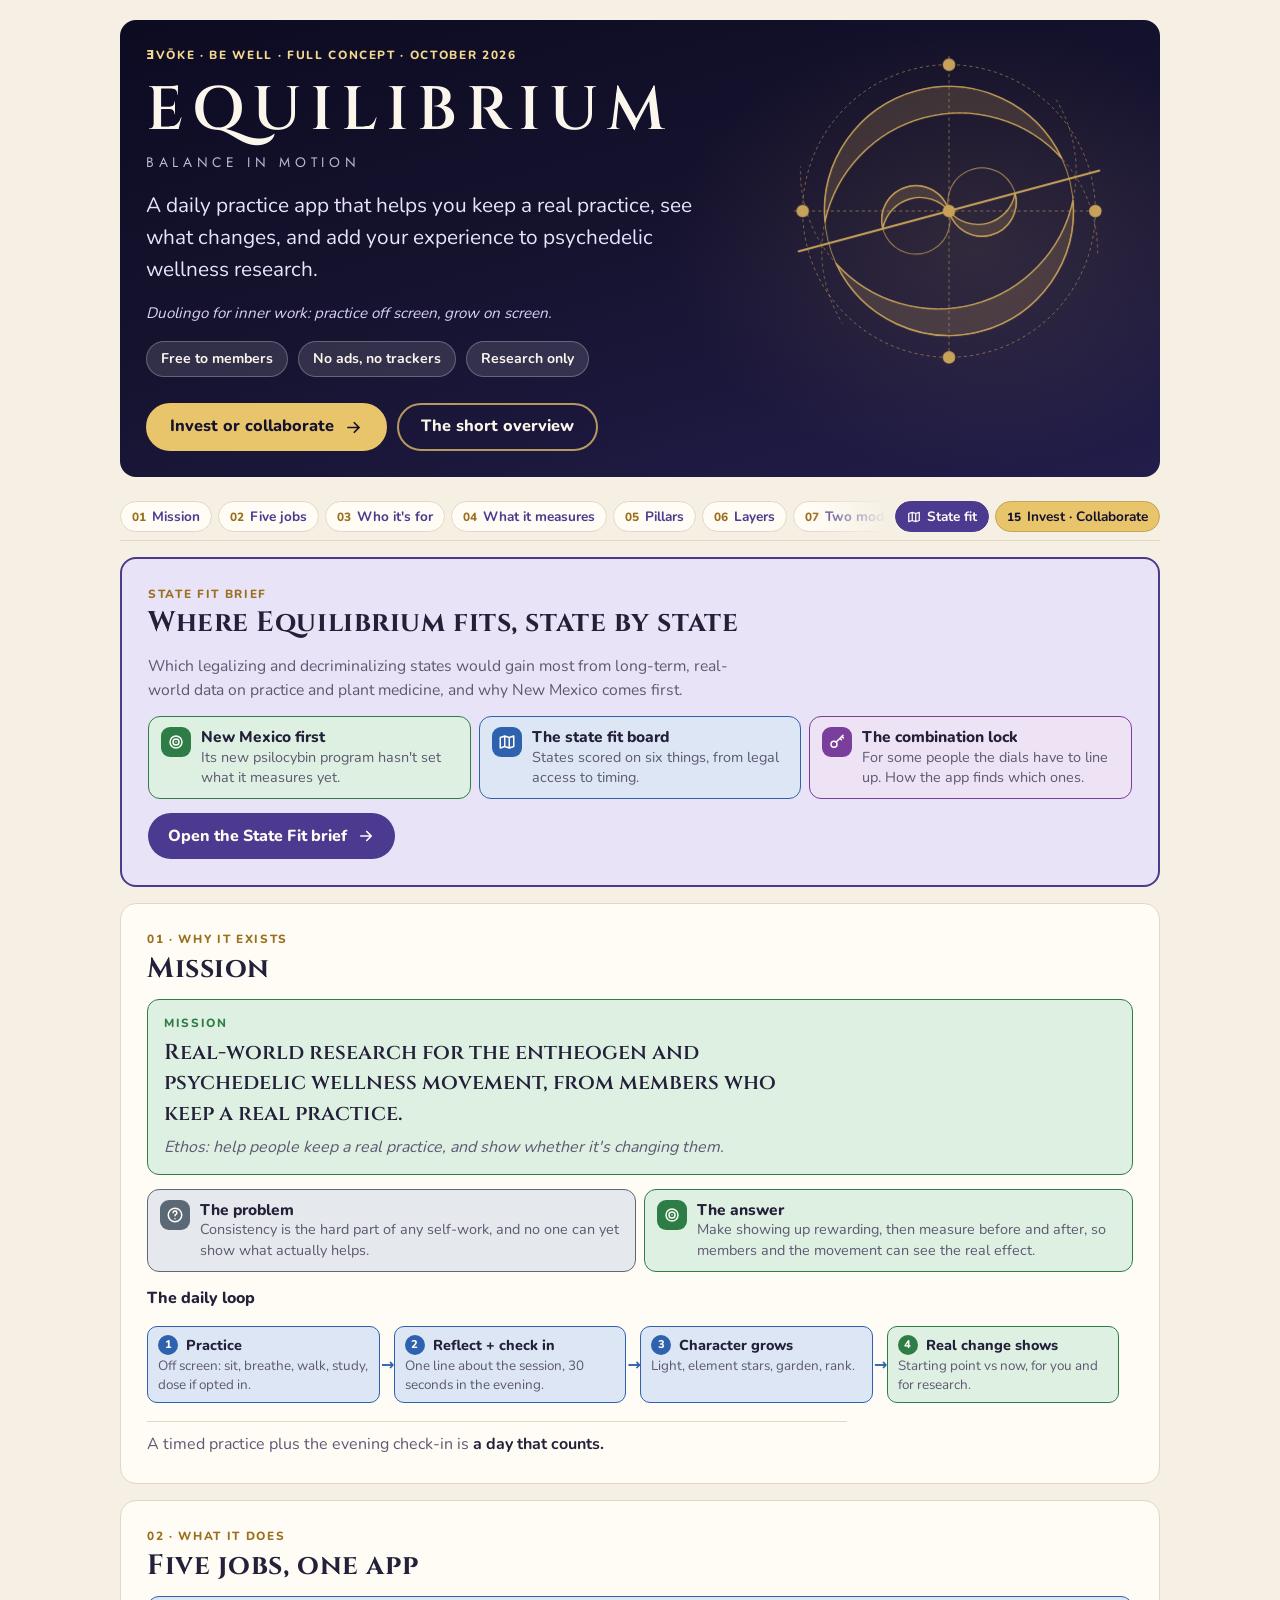
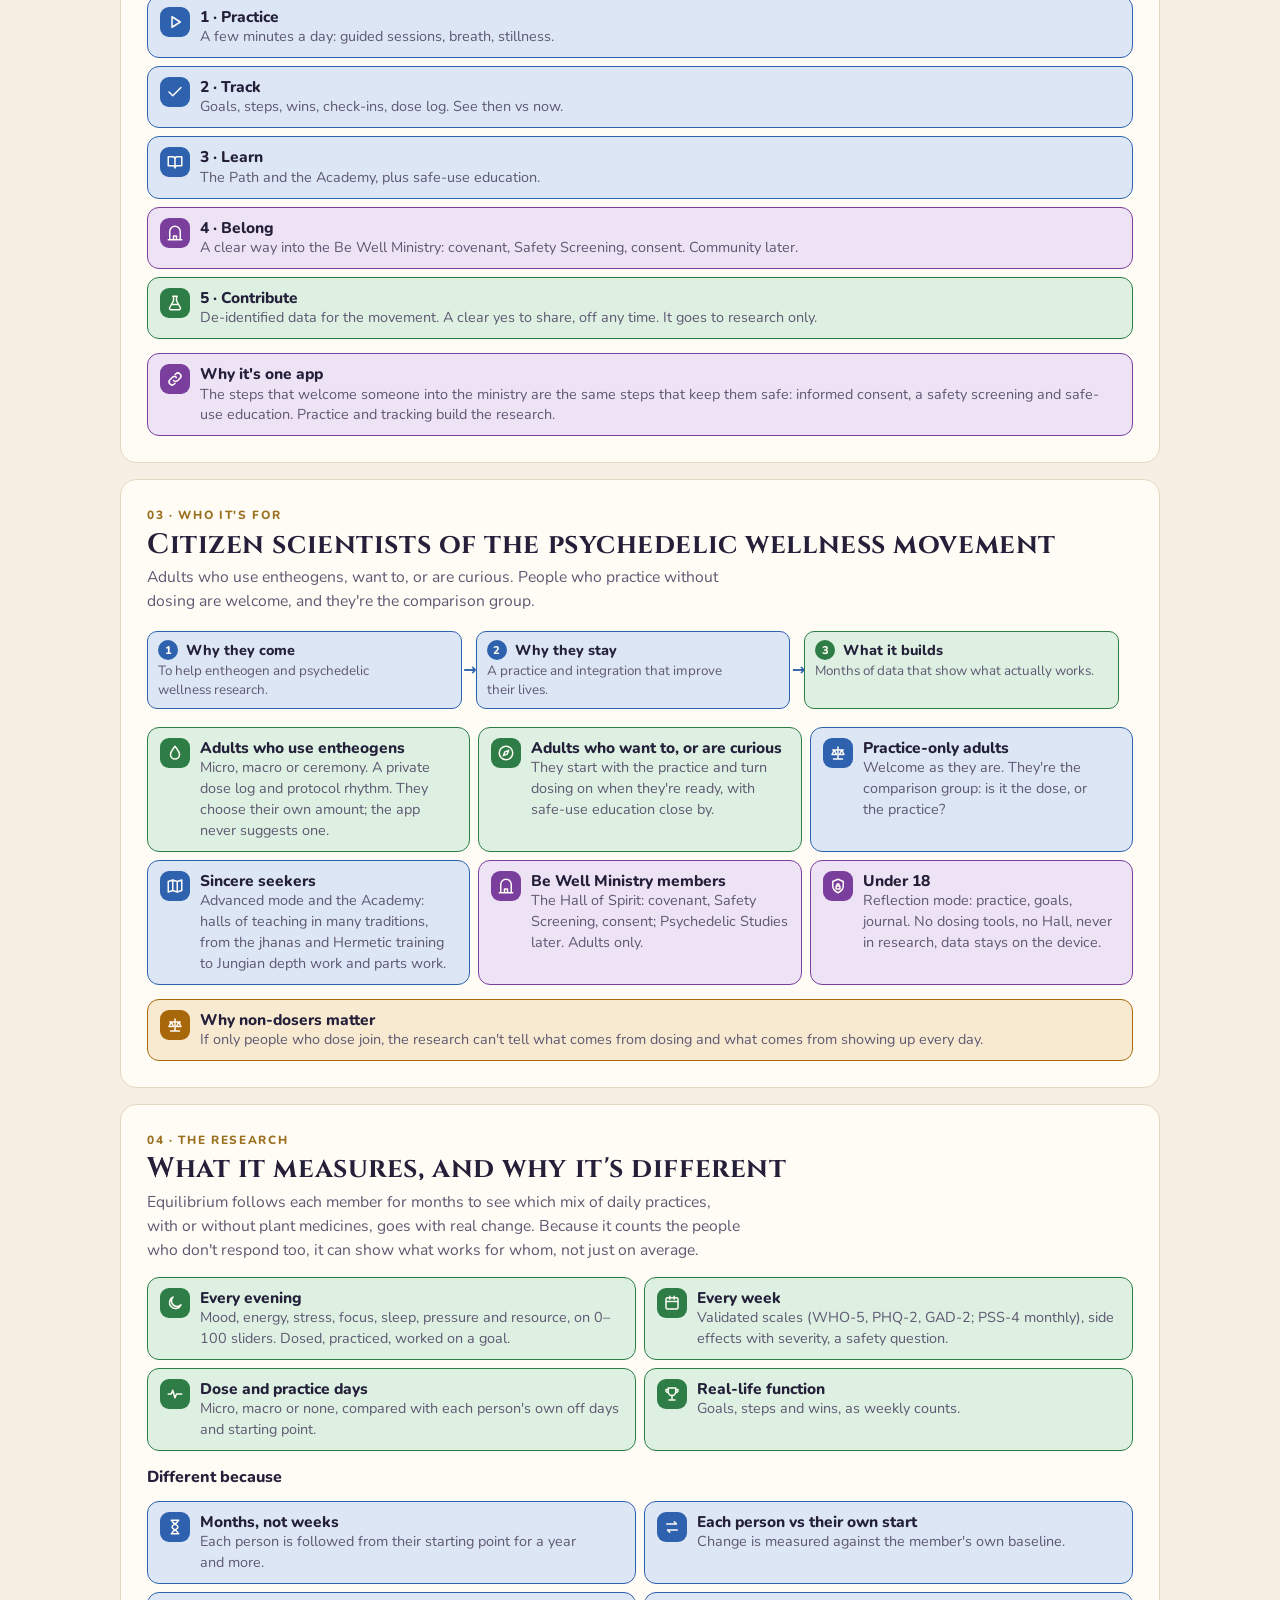
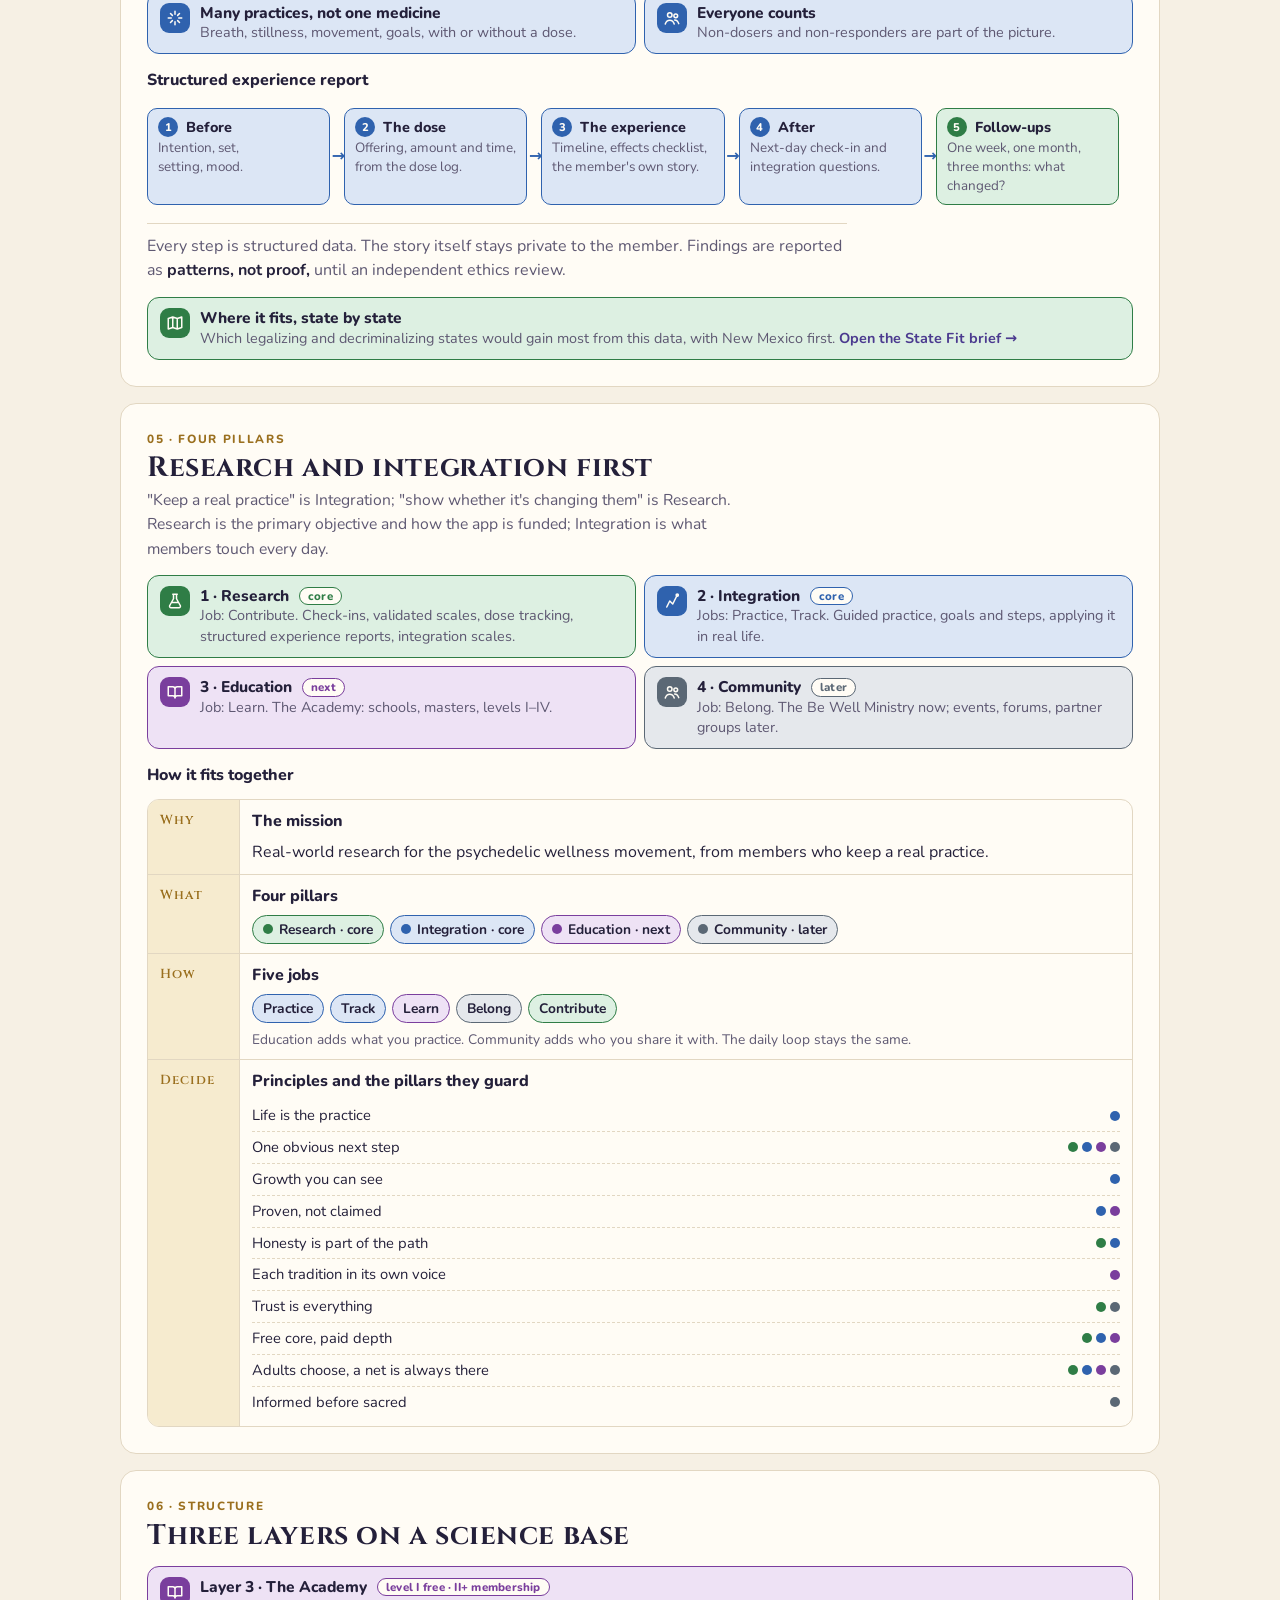
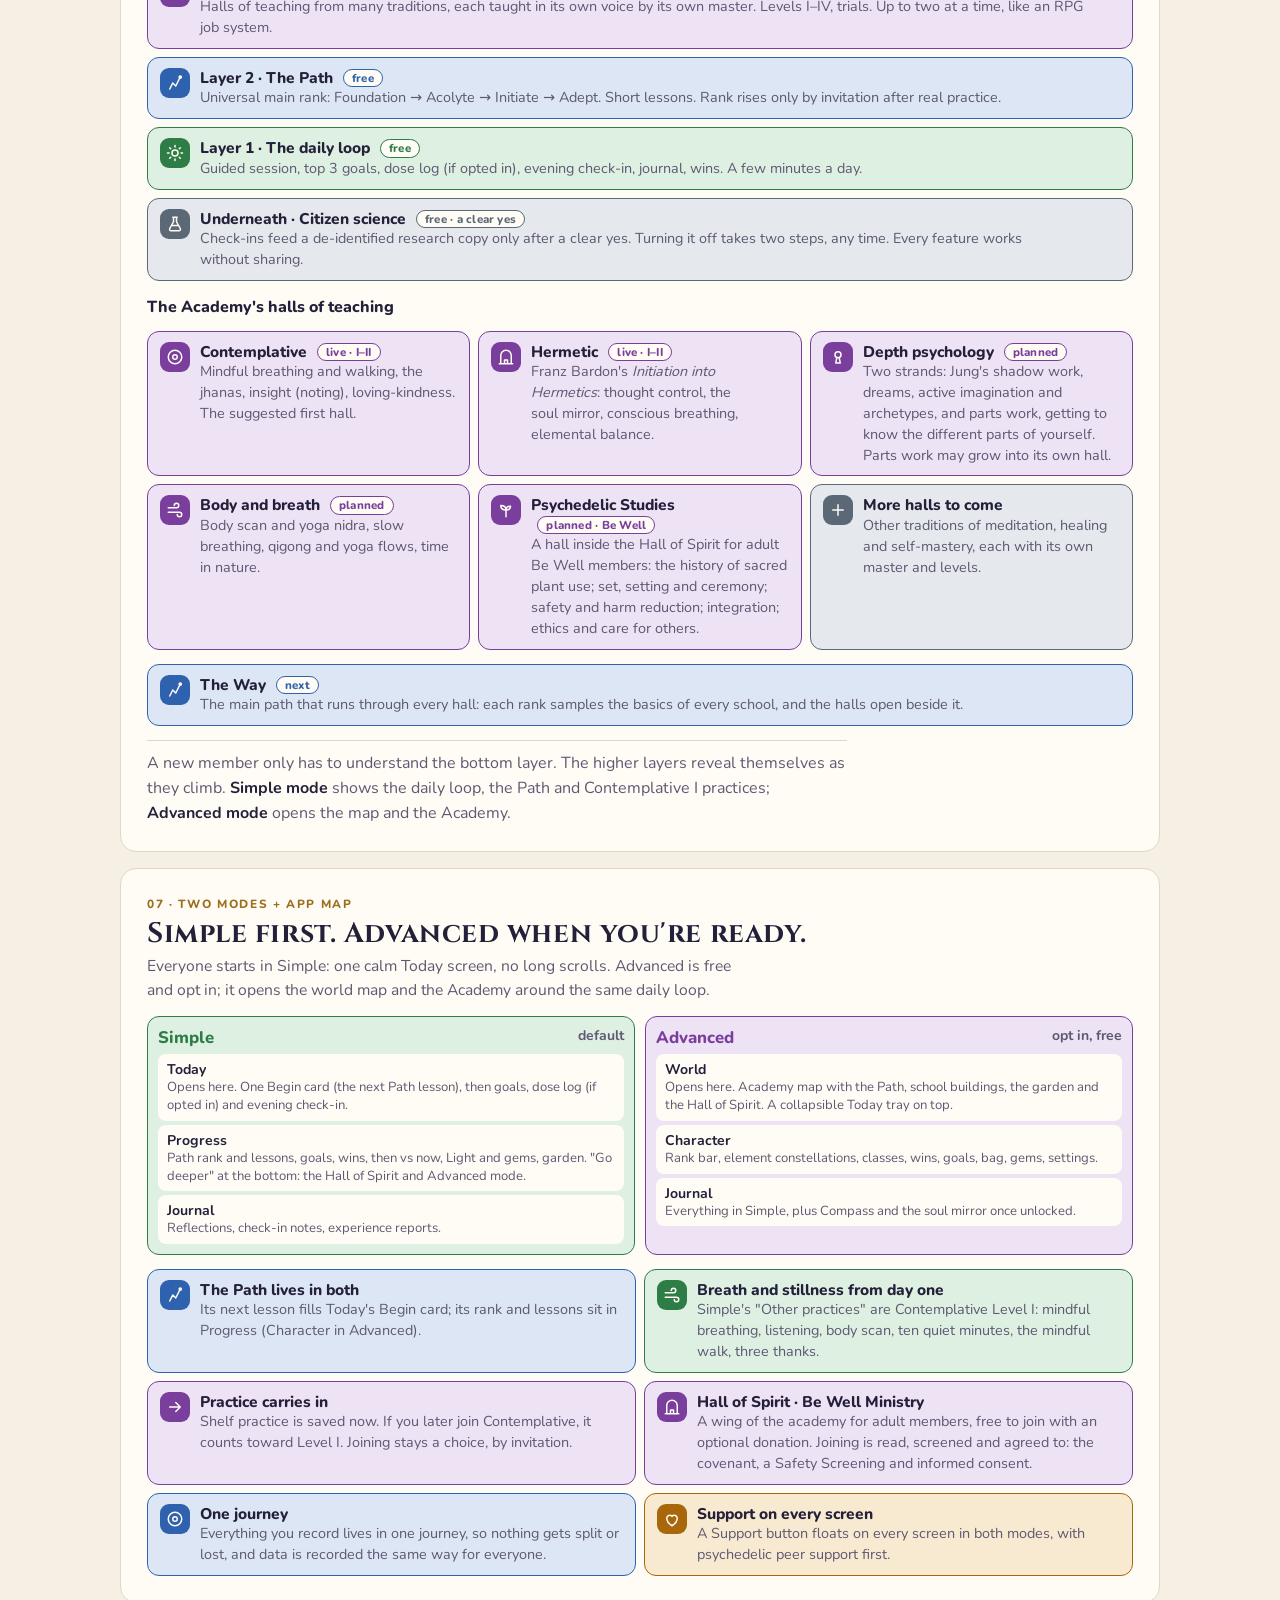
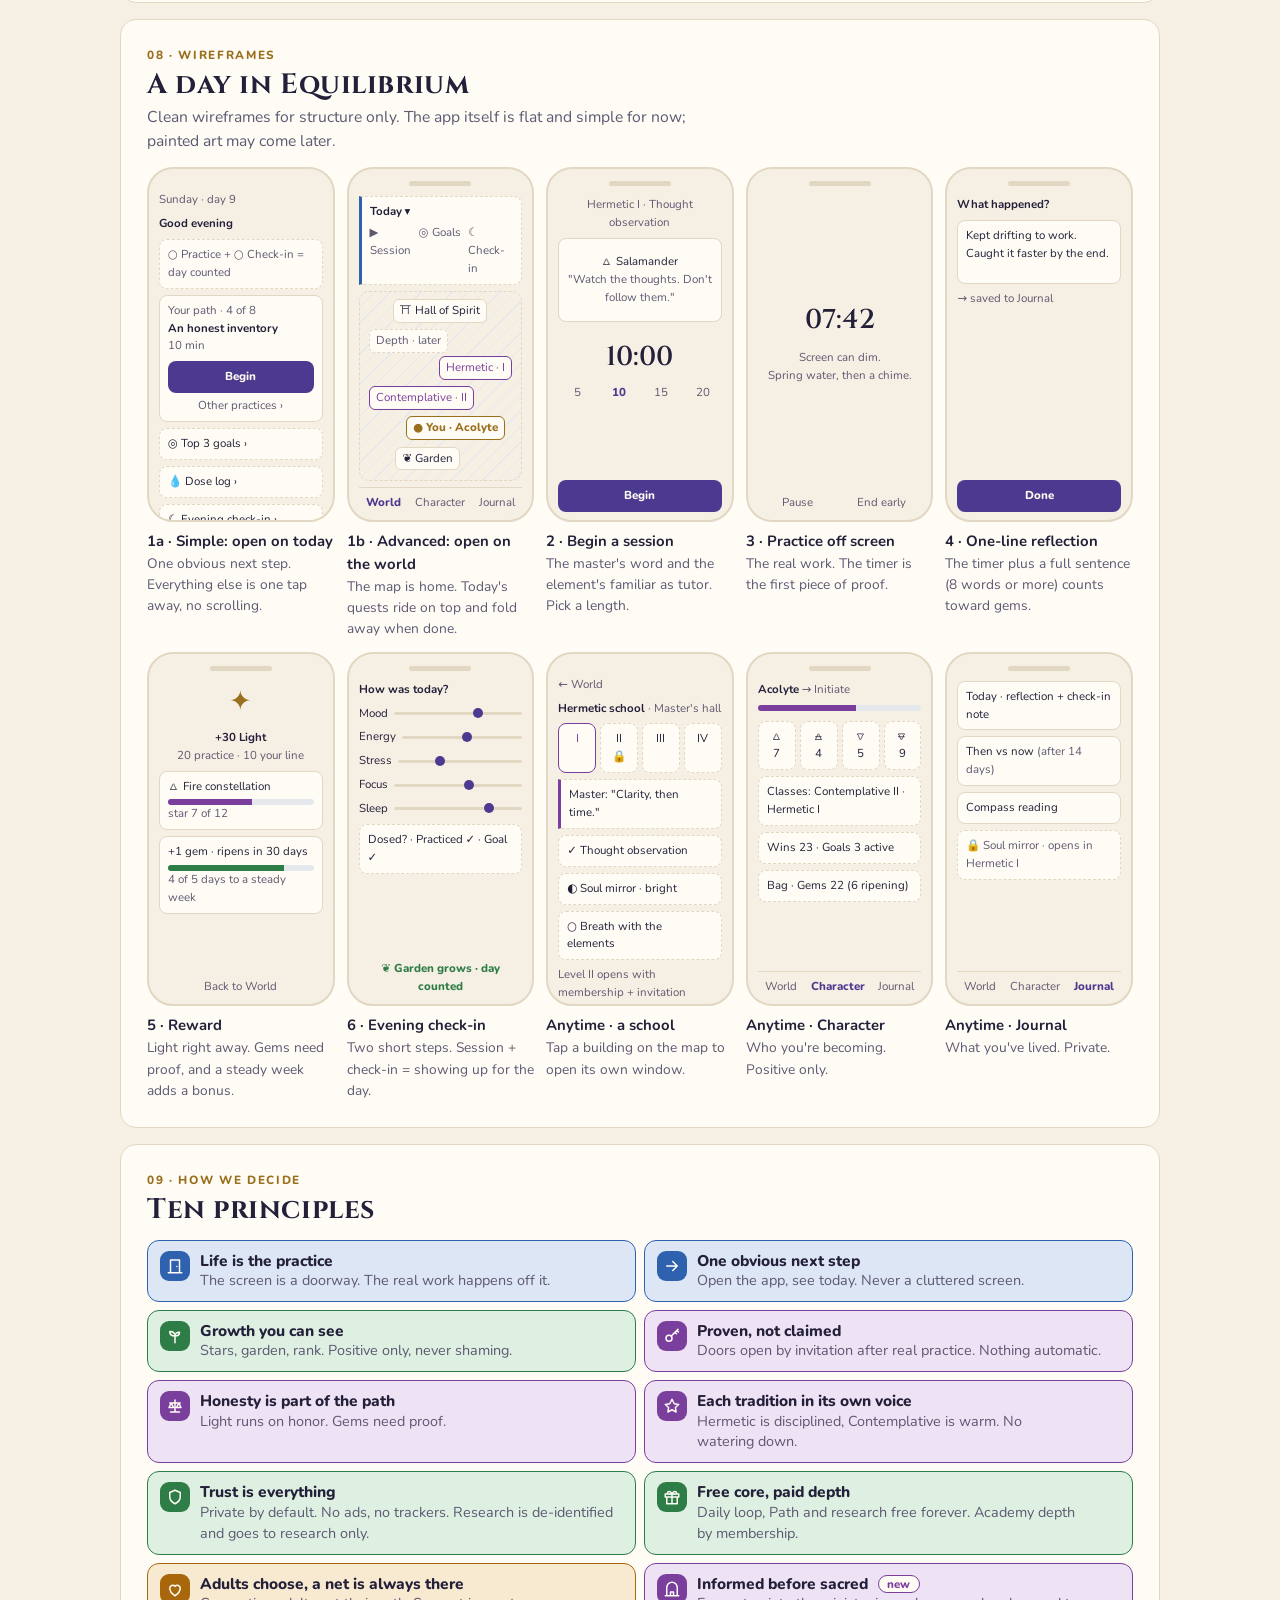
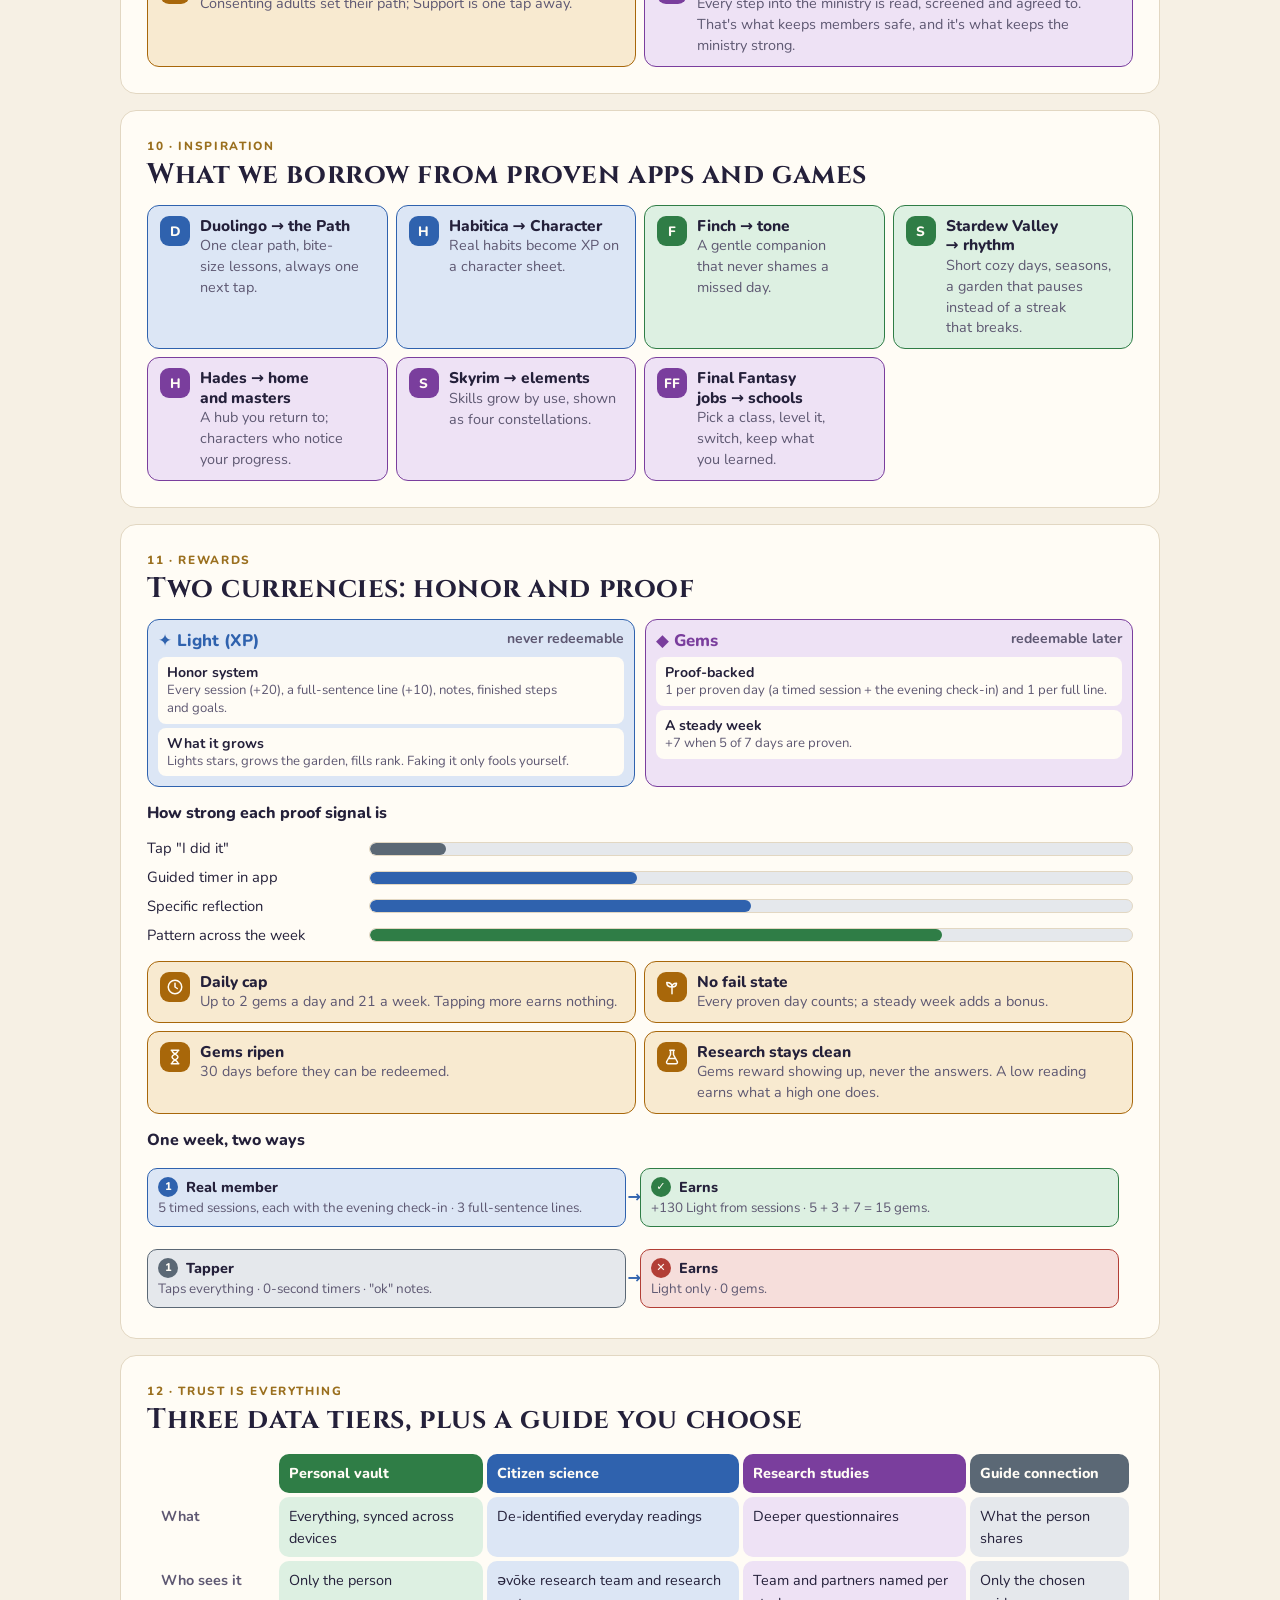
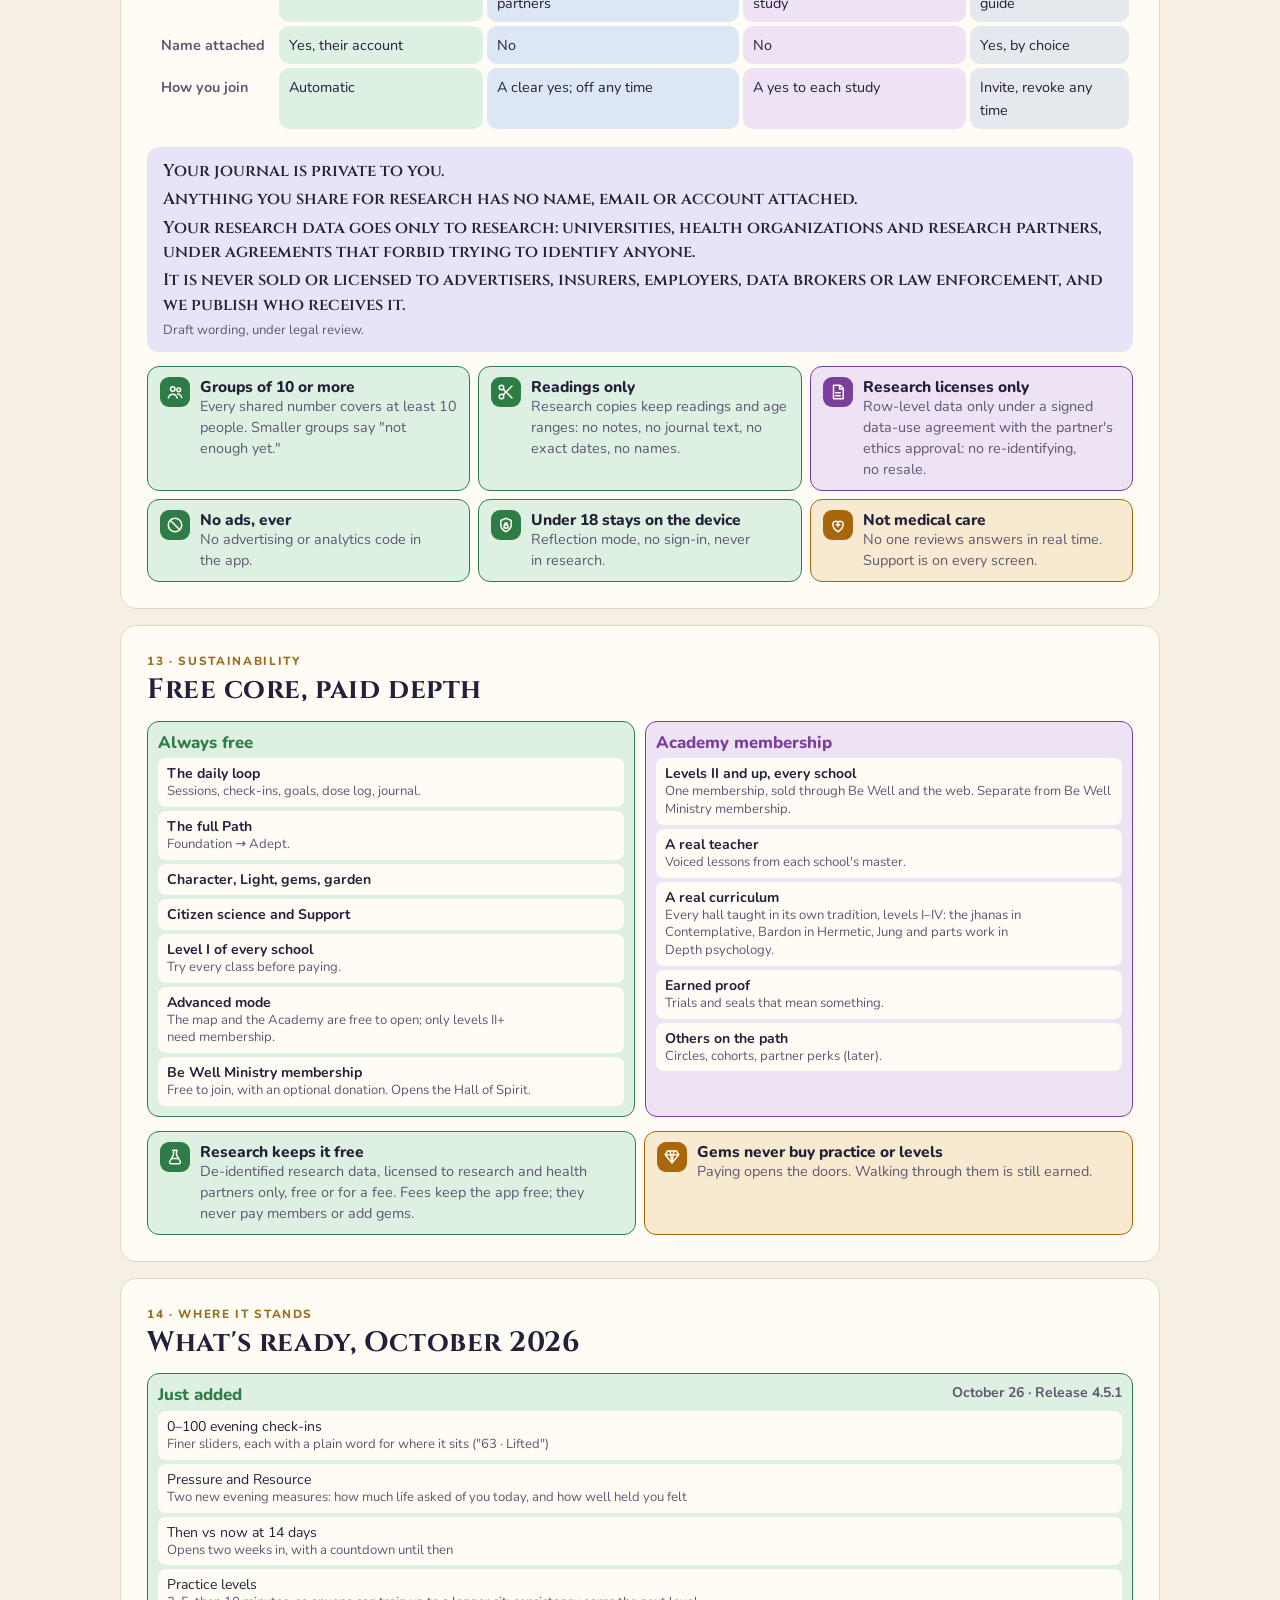
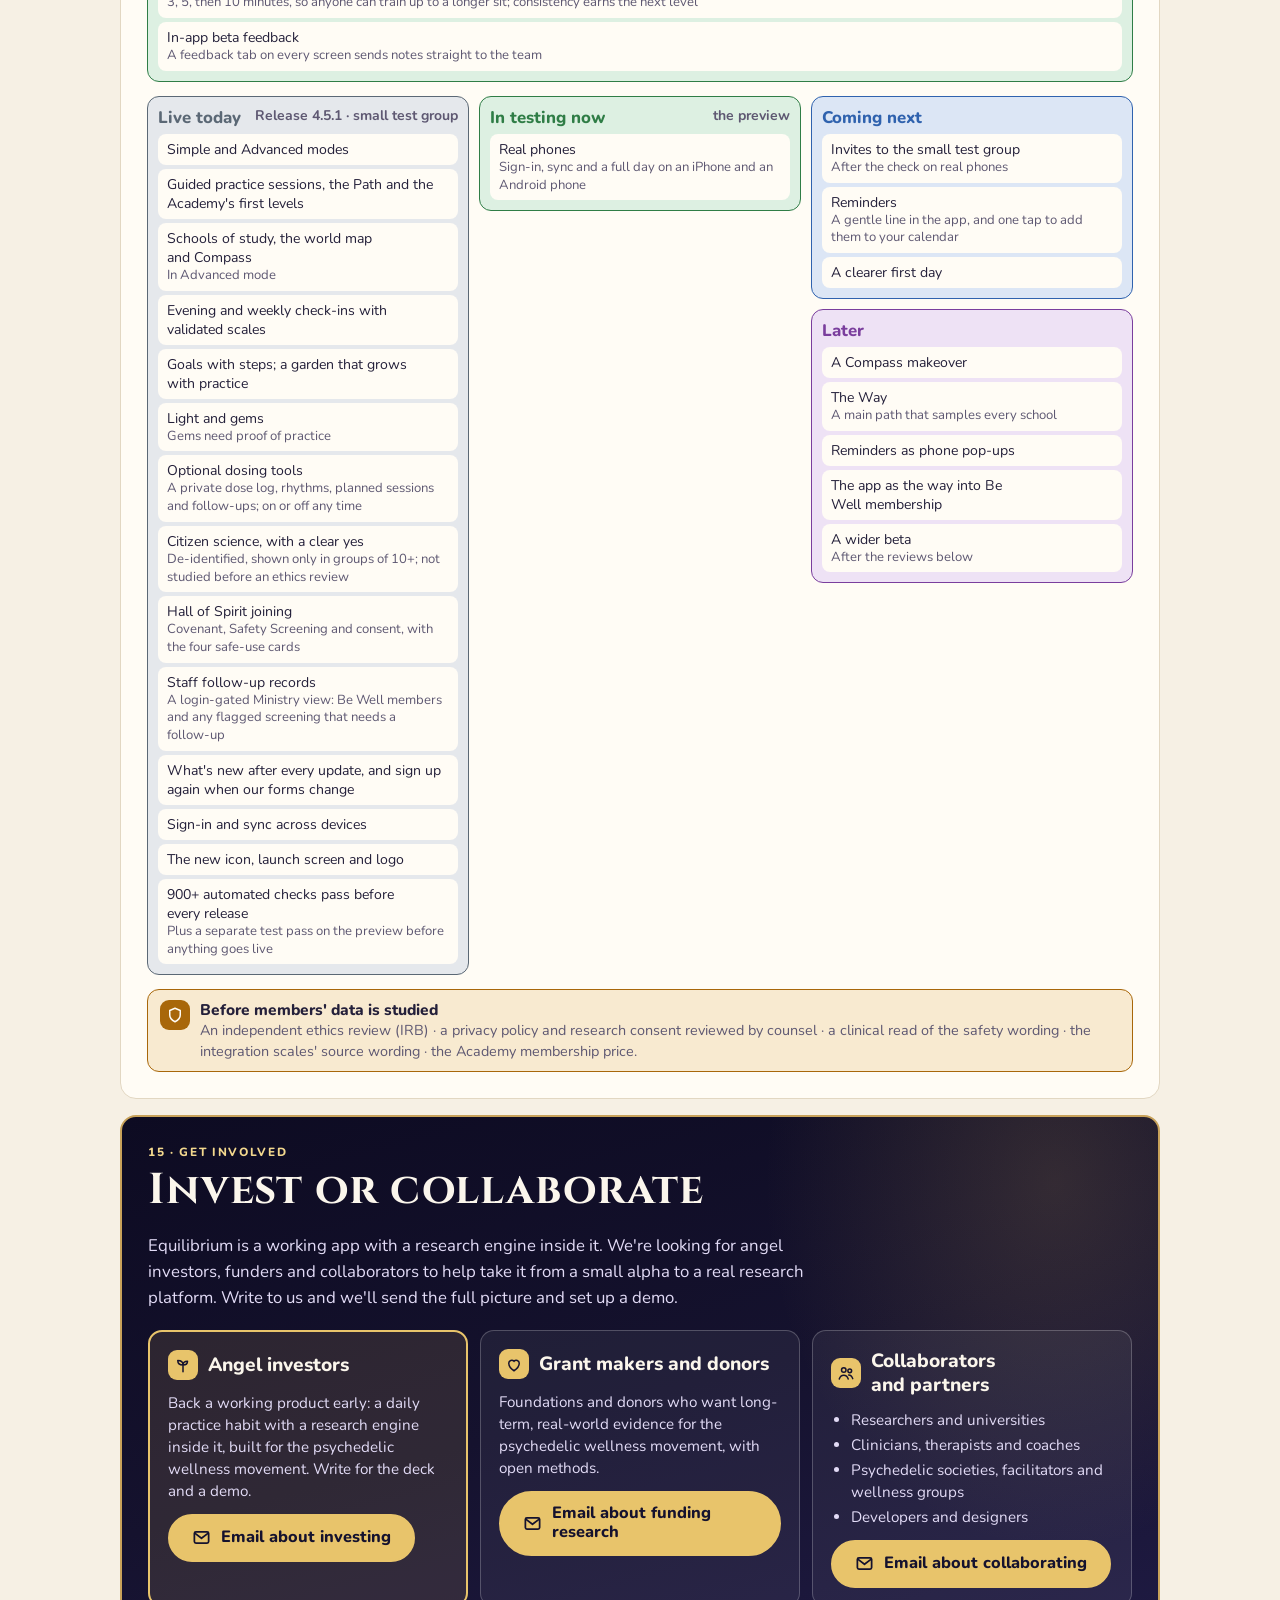
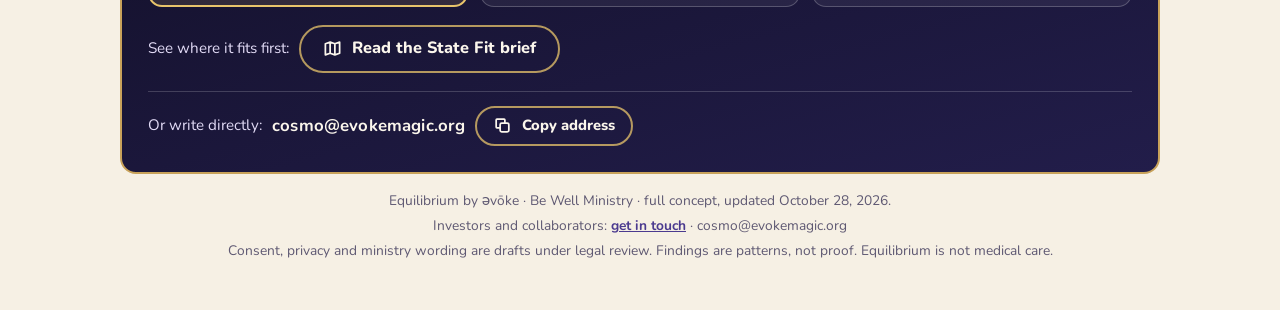
==== full/index.html @ ef17d398 "Short overview as the home page; full concept moves to /full/ New home: the question, the combinatio" ====
<!doctype html>
<html lang="en">
<head>
<meta charset="utf-8">
<meta name="viewport" content="width=device-width, initial-scale=1, viewport-fit=cover">
<title>Equilibrium Full Concept</title>
<meta name="description" content="Equilibrium by ǝvōke: a free daily practice app that helps people keep a real practice, see what changes, and add their experience to psychedelic wellness research.">
<meta property="og:title" content="Equilibrium · concept overview">
<meta property="og:description" content="A daily practice app that helps you keep a real practice, see what changes, and add your experience to psychedelic wellness research.">
<meta property="og:type" content="website">
<meta property="og:url" content="https://cosmopaxus.github.io/equilibrium-concept/full/">
<meta property="og:image" content="https://cosmopaxus.github.io/equilibrium-concept/og-image.jpg">
<meta property="og:image:width" content="1200">
<meta property="og:image:height" content="630">
<meta property="og:image:alt" content="Equilibrium concept overview: the name and the gold Equilibrium mark on night navy">
<meta name="twitter:card" content="summary_large_image">
<meta name="twitter:image" content="https://cosmopaxus.github.io/equilibrium-concept/og-image.jpg">
<link rel="icon" href="../icon.svg" type="image/svg+xml">
<link rel="icon" href="../favicon-32.png" sizes="32x32" type="image/png">
<link rel="apple-touch-icon" href="../apple-touch-icon.png">
<meta name="theme-color" content="#15122E">
<style>
/* Fonts are served from this site, so a visit makes no outside requests (no ads, no trackers). SIL Open Font License: fonts/OFL-*.txt */
@font-face{font-family:"Cinzel";font-style:normal;font-weight:600;font-display:swap;src:url(../fonts/cinzel-500-700.woff2) format("woff2")}
@font-face{font-family:"Cinzel";font-style:normal;font-weight:700;font-display:swap;src:url(../fonts/cinzel-500-700.woff2) format("woff2")}
@font-face{font-family:"Jost";font-style:normal;font-weight:400;font-display:swap;src:url(../fonts/jost-400.woff2) format("woff2")}
@font-face{font-family:"Nunito";font-style:normal;font-weight:400;font-display:swap;src:url(../fonts/nunito-400-800.woff2) format("woff2")}
@font-face{font-family:"Nunito";font-style:normal;font-weight:600;font-display:swap;src:url(../fonts/nunito-400-800.woff2) format("woff2")}
@font-face{font-family:"Nunito";font-style:normal;font-weight:700;font-display:swap;src:url(../fonts/nunito-400-800.woff2) format("woff2")}
@font-face{font-family:"Nunito";font-style:normal;font-weight:800;font-display:swap;src:url(../fonts/nunito-400-800.woff2) format("woff2")}
/* Layout: one concept per framed "plate", like folios in an academy prospectus. Prints one plate per page. */
:root{
  --bg:#F6F0E4; --plate:#FFFCF5; --ink:#24203A; --muted:#5E5872; --line:#E2D7C2;
  --indigo:#4B3A8F; --indigo-t:#E8E3F6; --gold:#9A6F1E; --gold-l:#E8C46B; --gold-t:#F6EBCF;
  --good:#2F7D46; --good-t:#DDF0E2; --proc:#2F62AE; --proc-t:#DCE6F5;
  --rule:#7A3E9D; --rule-t:#EEE2F5; --warn:#A8670A; --warn-t:#F8EAD0; --risk:#B23E36; --risk-t:#F6DEDB;
  --neutral:#5B6875; --neutral-t:#E5E8EC;
  --sky1:#2A2150; --sky2:#5B4A9E;
  --display:"Cinzel", "Trajan Pro", Georgia, serif;
  --body:"Nunito", "Segoe UI", system-ui, sans-serif;
}
@media (prefers-color-scheme:dark){:root:not([data-theme="light"]){
  --bg:#15131F; --plate:#1E1B2B; --ink:#EDE8F7; --muted:#ABA4C0; --line:#3A3550;
  --indigo:#A898F0; --indigo-t:#2C2650; --gold:#E8C46B; --gold-t:#3A3020;
  --good:#6FCB88; --good-t:#1C3324; --proc:#80A9EE; --proc-t:#1B2A44;
  --rule:#C894E6; --rule-t:#33223F; --warn:#EDB25A; --warn-t:#3A2C14; --risk:#EE8F86; --risk-t:#3D211E;
  --neutral:#A9B4C0; --neutral-t:#272D35;
  --sky1:#0F0B24; --sky2:#3A2E72; color-scheme:dark}}
:root[data-theme="dark"]{
  --bg:#15131F; --plate:#1E1B2B; --ink:#EDE8F7; --muted:#ABA4C0; --line:#3A3550;
  --indigo:#A898F0; --indigo-t:#2C2650; --gold:#E8C46B; --gold-t:#3A3020;
  --good:#6FCB88; --good-t:#1C3324; --proc:#80A9EE; --proc-t:#1B2A44;
  --rule:#C894E6; --rule-t:#33223F; --warn:#EDB25A; --warn-t:#3A2C14; --risk:#EE8F86; --risk-t:#3D211E;
  --neutral:#A9B4C0; --neutral-t:#272D35;
  --sky1:#0F0B24; --sky2:#3A2E72; color-scheme:dark}

*,*::before,*::after{box-sizing:border-box}
body{margin:0;background:var(--bg);color:var(--ink);font:16px/1.55 var(--body);
  padding-left:max(16px,env(safe-area-inset-left,0px));padding-right:max(16px,env(safe-area-inset-right,0px));padding-block:20px 48px}
.stack{max-width:1040px;margin:0 auto;display:grid;gap:16px}
h1,h2,h3{font-family:var(--display);margin:0;text-wrap:balance;letter-spacing:.02em}
h2{font-size:clamp(1.3rem,3vw,1.75rem);line-height:1.15}
h3{font-size:1.05rem;line-height:1.25}
p{margin:0}
p,li{text-wrap:pretty}
a{color:var(--indigo)}
a:focus-visible{outline:3px solid var(--gold-l);outline-offset:2px;border-radius:6px}
.plate{background:var(--plate);border:1px solid var(--line);border-radius:16px;padding:clamp(16px,2.6vw,26px);display:grid;gap:14px;position:relative;overflow:hidden;scroll-margin-top:16px;min-width:0}
.eyebrow{font-size:.74rem;font-weight:800;letter-spacing:.14em;text-transform:uppercase;color:var(--gold)}
.lede{color:var(--muted);max-width:66ch;font-size:.98rem}
.head{display:grid;gap:4px}
.sub{font-family:var(--body);font-weight:800;font-size:1rem;letter-spacing:0;margin-top:2px}
.take{display:grid;gap:6px;border-top:1px solid var(--line);padding-top:10px;color:var(--muted);max-width:70ch}
.take b{color:var(--ink)}

/* Cover */
.cover{background:radial-gradient(42% 70% at 82% 50%,rgba(200,162,90,.14),rgba(200,162,90,0) 70%),linear-gradient(165deg,#0D0B22,#15122E 45%,#221D4A);color:#FBF6EC;border:0;display:block;container-type:inline-size}
.cover > *:not(.mark){margin-top:16px}.cover > .eyebrow{margin-top:0}
.cover .eyebrow{color:#F3D88E}
.cover h1{font-size:clamp(2rem,6.2cqi,4rem);line-height:1;letter-spacing:.14em;font-weight:600}
.lockup h1{margin-bottom:10px}
.balance{font-family:"Jost","Nunito",system-ui,sans-serif;font-size:clamp(.72rem,1.7cqi,.86rem);letter-spacing:.34em;text-transform:uppercase;color:#B9B5CF}
.cover .tag{font-size:clamp(1.05rem,2.5cqi,1.3rem);max-width:36ch;text-wrap:pretty;color:#E9E3FA}
.cover .motto{text-wrap:pretty;font-size:.95rem;color:#D9D0F5;font-style:italic}
.cover .row{margin-bottom:-10px;font-size:0}.cover .row .pill{margin:0 10px 10px 0}
.pill{display:inline-flex;align-items:center;gap:8px;border-radius:999px;padding:6px 14px;font-weight:700;font-size:.88rem}
.cover .pill{background:rgba(255,255,255,.12);border:1px solid rgba(255,255,255,.25);color:#FBF6EC}
.mark{float:right;position:relative;width:min(34cqi,330px);aspect-ratio:1;margin:0 clamp(0px,2cqi,22px) 6px 0;shape-outside:circle(50%) border-box;shape-margin:clamp(8px,2cqi,18px);pointer-events:none;color:#C8A25A}
.mark svg{display:block;width:100%;height:100%;overflow:visible}
.mark .dash{fill:none;stroke:currentColor;stroke-width:.6;stroke-dasharray:2 2;stroke-opacity:.6}
.mark mask .dr{fill:none;stroke:#fff;stroke-width:4;stroke-dasharray:1 1;stroke-dashoffset:0}
.mark .thin{fill:none;stroke:currentColor;stroke-width:.6;stroke-opacity:.85;stroke-dasharray:1 1;stroke-dashoffset:0}
.mark .form{fill:currentColor;fill-opacity:.2;stroke:currentColor;stroke-width:.9;stroke-linejoin:round;stroke-dasharray:1 1;stroke-dashoffset:0}
.mark .needle{fill:none;stroke:currentColor;stroke-width:1.3;stroke-linecap:round;stroke-dasharray:1 1;stroke-dashoffset:0}
.mark .dot{fill:currentColor;transform-box:fill-box;transform-origin:center}
.mark .ring{transform-box:view-box;transform-origin:50% 50%}
@media(max-width:560px){.mark{float:none;width:min(200px,60cqi);margin:0 auto 4px}.cover{background:radial-gradient(60% 34% at 50% 16%,rgba(200,162,90,.14),rgba(200,162,90,0) 70%),linear-gradient(165deg,#0D0B22,#15122E 45%,#221D4A)}}
.cover > *:not(.mark){position:relative;max-width:560px}

/* Section links */
.toc{position:sticky;top:0;z-index:15;display:flex;gap:8px;align-items:center;min-width:0;background:var(--bg);padding:8px 0;border-bottom:1px solid var(--line)}
.toc-links{display:flex;gap:6px;flex:1;min-width:0;overflow-x:auto;scrollbar-width:none;-webkit-mask-image:linear-gradient(90deg,#000 90%,transparent);mask-image:linear-gradient(90deg,#000 90%,transparent);padding-right:24px}
.toc-links::-webkit-scrollbar{display:none}
.toc-pins{display:flex;gap:6px;flex:none}
.toc a{flex:none;white-space:nowrap;display:inline-flex;align-items:baseline;gap:6px;text-decoration:none;color:var(--indigo);background:var(--plate);border:1px solid var(--line);border-radius:999px;padding:4px 11px;font-weight:700;font-size:.85rem}
.toc a span{color:var(--gold);font-size:.74rem;font-weight:800;font-variant-numeric:tabular-nums}
.toc a:hover{border-color:var(--indigo)}
.toc a svg{width:14px;height:14px;align-self:center;stroke:currentColor;fill:none;stroke-width:2.2;stroke-linecap:round;stroke-linejoin:round}
.toc a.toc-state{background:var(--indigo);border-color:var(--indigo);color:var(--plate)}
.toc a.toc-state:hover{filter:brightness(1.1)}
@media(max-width:560px){.toc a.toc-cta{display:none}}
.plate{scroll-margin-top:72px}
.feature{border:2px solid var(--indigo);background:var(--indigo-t)}
.feature .cards a.card{text-decoration:none;color:inherit}
.feature .cards a.card:hover{filter:brightness(.97)}
.feature-btn{justify-self:start;display:inline-flex;align-items:center;gap:10px;min-height:46px;border-radius:999px;padding:10px 20px;font-weight:800;text-decoration:none;background:var(--indigo);color:var(--plate)}
.feature-btn svg{width:18px;height:18px;stroke:currentColor;fill:none;stroke-width:2.2;stroke-linecap:round;stroke-linejoin:round}
.fitrow{display:flex;flex-wrap:wrap;gap:10px;align-items:center;color:#E2DBF6;font-size:.95rem}

/* Cards */
.cards{display:grid;gap:8px}
.cards.c2{grid-template-columns:repeat(auto-fit,minmax(min(340px,100%),1fr))}
.cards.c3{grid-template-columns:repeat(auto-fit,minmax(min(280px,100%),1fr))}
.cards.c4{grid-template-columns:repeat(auto-fit,minmax(min(210px,100%),1fr))}
.card{display:flex;gap:10px;align-items:flex-start;padding:10px 12px;border-radius:12px;background:var(--t);border:1px solid var(--c);min-width:0}
.ic{flex:none;width:30px;height:30px;border-radius:9px;background:var(--c);display:grid;place-items:center;color:var(--plate);font-weight:800;font-size:.85rem}
.ic svg{width:18px;height:18px;stroke:var(--plate);fill:none;stroke-width:2;stroke-linecap:round;stroke-linejoin:round}
.card h3{font-family:var(--body);font-weight:800;font-size:.97rem;letter-spacing:0}
.card p{color:var(--muted);font-size:.9rem;line-height:1.45}
.card .badge{display:inline-block;margin-left:6px;font-size:.72rem;font-weight:800;padding:1px 8px;border-radius:999px;background:var(--plate);color:var(--c);border:1px solid var(--c);vertical-align:1px;letter-spacing:.02em}
.good{--c:var(--good);--t:var(--good-t)} .proc{--c:var(--proc);--t:var(--proc-t)} .rule{--c:var(--rule);--t:var(--rule-t)}
.warn{--c:var(--warn);--t:var(--warn-t)} .risk{--c:var(--risk);--t:var(--risk-t)} .neut{--c:var(--neutral);--t:var(--neutral-t)}
.gold{--c:var(--gold);--t:var(--gold-t)}

/* Mission */
.mission{background:var(--good-t);border:1px solid var(--good);border-radius:12px;padding:14px 16px;display:grid;gap:6px}
.mission .eyebrow{color:var(--good)}
.mission p.m{font-family:var(--display);font-size:clamp(1.08rem,2.4vw,1.35rem);line-height:1.4;max-width:46ch}
.mission p.e{color:var(--muted);font-style:italic}

/* Steps */
.steps{display:grid;gap:0;grid-template-columns:repeat(auto-fit,minmax(140px,1fr));align-items:stretch}
.step{display:grid;grid-template-columns:auto 1fr;column-gap:8px;row-gap:2px;align-content:start;padding:8px 10px;border-radius:10px;background:var(--proc-t);border:1px solid var(--proc);position:relative;margin:4px 14px 4px 0;min-width:0}
.step .n{width:20px;height:20px;border-radius:50%;background:var(--proc);color:var(--plate);display:grid;place-items:center;font-weight:800;font-size:.7rem;align-self:center}
.step h3{font-family:var(--body);font-weight:800;font-size:.9rem;letter-spacing:0;align-self:center}
.step p{grid-column:1/-1;color:var(--muted);font-size:.84rem;line-height:1.4}
.step::after{content:"→";position:absolute;right:-16px;top:50%;transform:translateY(-50%);color:var(--proc);font-weight:800}
.step:last-child::after{content:none}
.step.final{background:var(--good-t);border-color:var(--good)} .step.final .n{background:var(--good)}
.step.bad{background:var(--risk-t);border-color:var(--risk)} .step.bad .n{background:var(--risk)}
.step.plain{background:var(--neutral-t);border-color:var(--neutral)} .step.plain .n{background:var(--neutral)}
@media(max-width:620px){.steps{grid-template-columns:1fr}.step{margin:0 0 14px}.step::after{content:"↓";right:auto;left:50%;top:auto;bottom:-17px;transform:translateX(-50%)}.steps .step:last-child{margin-bottom:0}}

/* Columns */
.cols{display:grid;gap:10px;grid-template-columns:repeat(auto-fit,minmax(240px,1fr))}
.col{border-radius:12px;border:1px solid var(--c);background:var(--t);padding:10px;display:grid;gap:6px;align-content:start;min-width:0}
.col h3{font-family:var(--body);font-weight:800;letter-spacing:0;color:var(--c);display:flex;justify-content:space-between;gap:8px}
.col h3 small{font-weight:700;color:var(--muted)}
.col ul{margin:0;padding:0;list-style:none;display:grid;gap:4px}
.col li{background:var(--plate);border-radius:8px;padding:6px 9px;font-size:.88rem;line-height:1.35}
.col li b{display:block}
.col li small{display:block;color:var(--muted);font-size:.82rem}

/* How it fits */
.fit{display:grid;border:1px solid var(--line);border-radius:12px;overflow:hidden}
.fit-row{display:grid;grid-template-columns:92px minmax(0,1fr);border-bottom:1px solid var(--line)}
.fit-row:last-child{border-bottom:none}
.fit-k{padding:10px 12px;font-family:var(--display);font-size:.82rem;letter-spacing:.08em;color:var(--gold);background:var(--gold-t);border-right:1px solid var(--line)}
.fit-v{padding:9px 12px;display:grid;gap:6px;min-width:0}
.fit-v b{font-weight:800}
.chips{display:flex;flex-wrap:wrap;gap:6px}
.chip{display:inline-flex;align-items:center;gap:6px;font-size:.86rem;font-weight:700;padding:3px 10px;border:1.5px solid var(--c);border-radius:999px;background:var(--t);color:var(--ink)}
.dot{display:inline-block;width:10px;height:10px;border-radius:50%;background:var(--c)}
.plist{list-style:none;margin:0;padding:0;display:grid}
.plist li{display:flex;justify-content:space-between;gap:10px;padding:4px 0;border-bottom:1px dashed var(--line);font-size:.92rem}
.plist li:last-child{border-bottom:none}
.plist .dots{display:inline-flex;gap:4px;align-items:center}
@media(max-width:520px){.fit-row{grid-template-columns:1fr}.fit-k{border-right:none;border-bottom:1px solid var(--line);padding:8px 14px}}

/* Bars */
.bars{display:grid;gap:6px}
.bar-row{display:grid;grid-template-columns:minmax(0,210px) 1fr;gap:12px;align-items:center;font-size:.92rem}
.bar{height:14px;border-radius:999px;background:var(--neutral-t);overflow:hidden;border:1px solid var(--line)}
.bar i{display:block;height:100%;border-radius:999px}
@media(max-width:520px){.bar-row{grid-template-columns:1fr;gap:4px}}

/* Tiers table */
.tiers{overflow-x:auto}
.tiers table{border-collapse:separate;border-spacing:4px;width:100%;min-width:640px;font-size:.9rem}
.tiers th,.tiers td{padding:8px 10px;border-radius:10px;text-align:left;vertical-align:top}
.tiers thead th{color:var(--plate);font-weight:800}
.tiers tbody th{color:var(--muted);font-weight:700;background:transparent;white-space:nowrap}
.tiers td{background:var(--t)}
.promise{background:var(--indigo-t);border-radius:12px;padding:12px 16px;display:grid;gap:4px;font-family:var(--display);font-size:clamp(.95rem,2vw,1.05rem);color:var(--ink);line-height:1.45}
.promise small{font-family:var(--body);font-size:.82rem;color:var(--muted)}

/* Phones (wireframes) */
.phones{display:grid;grid-template-columns:repeat(auto-fill,minmax(180px,1fr));gap:12px}
figure{margin:0;display:grid;gap:8px;align-content:start}
figcaption{font-size:.86rem;color:var(--muted)}
figcaption b{color:var(--ink);display:block;font-size:.93rem}
.phone{aspect-ratio:9/17;max-width:100%;border:2px solid var(--line);border-radius:26px;background:var(--bg);padding:12px 10px 8px;display:flex;flex-direction:column;gap:6px;font-size:.72rem;overflow:hidden}
.phone .notch{width:38%;height:5px;border-radius:3px;background:var(--line);margin:0 auto 4px}
.wf{border:1px dashed var(--line);border-radius:8px;padding:6px 8px;background:var(--plate)}
.wf.solid{border-style:solid}
.wf.blue{border-left:3px solid var(--proc);border-radius:0 8px 8px 0}
.wf.purple{border-left:3px solid var(--rule);border-radius:0 8px 8px 0}
.map{flex:1;position:relative;border:1px dashed var(--line);border-radius:10px;background:repeating-linear-gradient(135deg,transparent 0 10px,var(--neutral-t) 10px 11px)}
.spot{position:absolute;background:var(--plate);border:1px solid var(--line);border-radius:6px;padding:2px 6px;white-space:nowrap}
.spot.lit{border-color:var(--rule);color:var(--rule)}
.spot.mist{color:var(--muted);border-style:dashed}
.spot.you{border-color:var(--gold);color:var(--gold);font-weight:800}
.tabs{display:flex;justify-content:space-around;border-top:1px solid var(--line);padding-top:6px;margin-top:auto;color:var(--muted)}
.tabs .on{color:var(--indigo);font-weight:800}
.btn{background:var(--indigo);color:var(--plate);text-align:center;border-radius:8px;padding:7px;font-weight:800}
.big{font-size:1.7rem;text-align:center;font-variant-numeric:tabular-nums;font-family:var(--display)}
.slider{display:flex;align-items:center;gap:6px}
.slider .t{flex:1;height:3px;background:var(--line);position:relative;border-radius:2px}
.slider .t i{position:absolute;top:-4px;width:10px;height:10px;border-radius:50%;background:var(--indigo)}
.center{text-align:center}
.muted{color:var(--muted)}
.lvl{height:6px;border-radius:3px;background:var(--neutral-t);overflow:hidden}.lvl i{display:block;height:100%;background:var(--rule)}
.prow{display:flex;gap:4px}.prow>*{flex:1}

.foot{text-align:center;color:var(--muted);font-size:.86rem;display:grid;gap:4px}
.foot a{font-weight:700}

/* Invest or collaborate: gold buttons on night, the same night as the cover */
.cta-btn{display:inline-flex;align-items:center;justify-content:center;gap:10px;min-height:48px;border-radius:999px;padding:11px 22px;font-weight:800;font-size:1.02rem;line-height:1.2;text-decoration:none;background:#E8C46B;color:#15122E;border:2px solid #E8C46B;cursor:pointer;font-family:var(--body)}
.cta-btn:hover{background:#F3D88E;border-color:#F3D88E}
.cta-btn:focus-visible{outline:3px solid #FBF6EC;outline-offset:3px}
.cta-btn svg{flex:none;width:19px;height:19px;stroke:currentColor;fill:none;stroke-width:2.2;stroke-linecap:round;stroke-linejoin:round}
.cta-btn.ghost{background:transparent;color:#FBF6EC;border-color:rgba(232,196,107,.75)}
.cta-btn.ghost:hover{background:rgba(232,196,107,.16)}
.cover .cta-row{display:flex;flex-wrap:wrap;gap:10px;margin-top:26px}
.toc a.toc-cta{background:#E8C46B;border-color:#C8A25A;color:#15122E}
.toc a.toc-cta span{color:#15122E}
.toc a.toc-cta:hover{background:#F3D88E}
.connect{background:radial-gradient(40% 80% at 90% 10%,rgba(200,162,90,.18),rgba(200,162,90,0) 70%),linear-gradient(165deg,#0D0B22,#15122E 45%,#221D4A);color:#FBF6EC;border:2px solid #C8A25A;gap:18px}
.connect .eyebrow{color:#F3D88E}
.connect h2{font-size:clamp(1.8rem,4.6vw,2.7rem);color:#FBF6EC}
.connect .lede{color:#E2DBF6;font-size:1.05rem}
.ways{display:grid;gap:12px;grid-template-columns:repeat(auto-fit,minmax(min(300px,100%),1fr))}
.way{border-radius:14px;padding:18px;display:grid;gap:12px;align-content:start;background:rgba(255,255,255,.06);border:1px solid rgba(255,255,255,.22);min-width:0}
.way h3{font-family:var(--body);font-weight:800;font-size:1.2rem;letter-spacing:0;color:#FBF6EC;display:flex;gap:10px;align-items:center}
.way .ic{background:#E8C46B}.way .ic svg{stroke:#15122E}
.way p,.way li{color:#E2DBF6;font-size:.95rem;line-height:1.45}
.way ul{margin:0;padding-left:20px;display:grid;gap:3px}
.way .cta-btn{justify-self:start}
.way-lead{border:2px solid #E8C46B;background:rgba(232,196,107,.12)}
.mailrow{display:flex;flex-wrap:wrap;gap:10px;align-items:center;color:#E2DBF6;font-size:.95rem;border-top:1px solid rgba(255,255,255,.18);padding-top:14px}
.mailrow b{font-size:1.05rem;color:#FBF6EC;letter-spacing:.01em;overflow-wrap:anywhere}
.mailrow .cta-btn{min-height:40px;padding:7px 16px;font-size:.92rem}
.float-cta{position:fixed;right:max(16px,env(safe-area-inset-right,0px));bottom:max(16px,env(safe-area-inset-bottom,0px));z-index:20;box-shadow:0 6px 20px rgba(13,11,34,.38);border-color:#C8A25A;opacity:0;visibility:hidden;transform:translateY(12px);transition:opacity .25s ease,transform .25s ease,visibility .25s}
.float-cta.show{opacity:1;visibility:visible;transform:none}
@media (prefers-reduced-motion:reduce){.float-cta{transition:none}}
@media (prefers-reduced-motion:no-preference){html{scroll-behavior:smooth}}
@media print{.float-cta,.cover .cta-row,.mailrow .cta-btn{display:none}}
@media print{
  body{background:#fff;padding:0}
  .stack{gap:0;max-width:none}
  .plate{break-after:page;border:0;border-radius:0;min-height:100vh}
  .toc{display:none}
  *{-webkit-print-color-adjust:exact;print-color-adjust:exact}
}
@media (prefers-reduced-motion:no-preference){
  @keyframes mk-draw{from{stroke-dashoffset:1}to{stroke-dashoffset:0}}
  @keyframes mk-fill{from{fill-opacity:0}to{fill-opacity:.2}}
  @keyframes mk-pop{0%{transform:scale(0)}70%{transform:scale(1.35)}100%{transform:scale(1)}}
  @keyframes mk-sway{0%{transform:rotate(0)}25%{transform:rotate(6deg)}55%{transform:rotate(-3.5deg)}80%{transform:rotate(1.4deg)}100%{transform:rotate(0)}}
  @keyframes mk-rock{0%{transform:rotate(0)}12.5%{transform:rotate(5deg)}37.5%{transform:rotate(-7deg)}62.5%{transform:rotate(6deg)}87.5%{transform:rotate(-3deg)}100%{transform:rotate(0)}}
  .mark mask .dr,.mark .thin,.mark .needle{animation:mk-draw var(--d,1s) cubic-bezier(.65,0,.35,1) var(--t,0s) both}
  .mark .form{animation:mk-draw .8s cubic-bezier(.65,0,.35,1) var(--t,0s) both,mk-fill .7s ease-out var(--tf,0s) both}
  .mark .dot{animation:mk-pop .45s cubic-bezier(.34,1.56,.64,1) var(--t,0s) both}
  .mark .d0{--t:.1s;--d:1.2s}.mark .d1{--t:.3s;--d:.9s}.mark .d2{--t:.4s;--d:.9s}.mark .d3{--t:1.2s;--d:1s}.mark .d4{--t:1.35s;--d:1s}
  .mark .p0{--t:.15s}.mark .p1{--t:.23s}.mark .p2{--t:.31s}.mark .p3{--t:.39s}
  .mark .t0{--t:.9s;--d:1s}.mark .t1{--t:1.8s;--d:.6s}.mark .t2{--t:1.9s;--d:.6s}
  .mark .needle{--t:2.4s;--d:.7s;animation-timing-function:cubic-bezier(.22,1,.36,1)}
  .mark .ctr{--t:3s}
  .mark .f0{--t:3.3s;--tf:3.7s}.mark .f1{--t:3.4s;--tf:3.8s}.mark .f2{--t:3.7s;--tf:4s}.mark .f3{--t:3.8s;--tf:4.1s}
  .mark .ring{animation:mk-sway 1.8s ease-in-out 4.4s both}
  .mark{animation:mk-rock 8s ease-in-out 6.3s both}
  .mark.again{animation:mk-rock 8s ease-in-out both}
}
</style>
</head>
<body>

<svg width="0" height="0" style="position:absolute" aria-hidden="true">
  <symbol id="i-play" viewBox="0 0 24 24"><path d="M8 5l11 7-11 7z"/></symbol>
  <symbol id="i-check" viewBox="0 0 24 24"><path d="M4 12l5 5L20 6"/></symbol>
  <symbol id="i-book" viewBox="0 0 24 24"><path d="M3 5h6a3 3 0 0 1 3 3v12a3 3 0 0 0-3-3H3zM21 5h-6a3 3 0 0 0-3 3v12a3 3 0 0 1 3-3h6z"/></symbol>
  <symbol id="i-temple" viewBox="0 0 24 24"><path d="M5 21V10a7 7 0 0 1 14 0v11M3 21h18M10 21v-5h4v5"/></symbol>
  <symbol id="i-flask" viewBox="0 0 24 24"><path d="M9 3h6M10 3v6l-5 9a2 2 0 0 0 2 3h10a2 2 0 0 0 2-3l-5-9V3M7.5 14h9"/></symbol>
  <symbol id="i-link" viewBox="0 0 24 24"><path d="M10 14a4 4 0 0 0 5.7 0l3-3a4 4 0 0 0-5.7-5.7l-1 1M14 10a4 4 0 0 0-5.7 0l-3 3a4 4 0 0 0 5.7 5.7l1-1"/></symbol>
  <symbol id="i-question" viewBox="0 0 24 24"><circle cx="12" cy="12" r="9"/><path d="M9.5 9a2.5 2.5 0 1 1 3.5 2.3c-.6.3-1 .9-1 1.7M12 17h.01"/></symbol>
  <symbol id="i-target" viewBox="0 0 24 24"><circle cx="12" cy="12" r="8"/><circle cx="12" cy="12" r="4"/><path d="M12 12h.01"/></symbol>
  <symbol id="i-drop" viewBox="0 0 24 24"><path d="M12 3c4 5 6 8 6 11a6 6 0 0 1-12 0c0-3 2-6 6-11z"/></symbol>
  <symbol id="i-compass" viewBox="0 0 24 24"><circle cx="12" cy="12" r="9"/><path d="M15.5 8.5l-2 5-5 2 2-5z"/></symbol>
  <symbol id="i-scale" viewBox="0 0 24 24"><path d="M12 4v16M6 20h12M5 8h14M7 8l-3 6h6zM17 8l-3 6h6z"/></symbol>
  <symbol id="i-map" viewBox="0 0 24 24"><path d="M9 4L3 6v14l6-2 6 2 6-2V4l-6 2zM9 4v14M15 6v14"/></symbol>
  <symbol id="i-shield" viewBox="0 0 24 24"><path d="M12 3l7 3v6c0 4-3 7-7 9-4-2-7-5-7-9V6z"/></symbol>
  <symbol id="i-lock" viewBox="0 0 24 24"><path d="M12 3l7 3v6c0 4-3 7-7 9-4-2-7-5-7-9V6z"/><path d="M9.5 12h5v4h-5zM10.5 12v-1.5a1.5 1.5 0 0 1 3 0V12"/></symbol>
  <symbol id="i-moon" viewBox="0 0 24 24"><path d="M20 14.5A8 8 0 1 1 9.5 4a6.5 6.5 0 0 0 10.5 10.5z"/></symbol>
  <symbol id="i-calendar" viewBox="0 0 24 24"><rect x="4" y="5" width="16" height="15" rx="2"/><path d="M4 10h16M9 3v4M15 3v4"/></symbol>
  <symbol id="i-pulse" viewBox="0 0 24 24"><path d="M3 12h4l2-5 3 10 2-5h7"/></symbol>
  <symbol id="i-trophy" viewBox="0 0 24 24"><path d="M7 4h10v5a5 5 0 0 1-10 0zM7 6H4a3 3 0 0 0 3 4M17 6h3a3 3 0 0 1-3 4M12 14v4M8 20h8"/></symbol>
  <symbol id="i-hourglass" viewBox="0 0 24 24"><path d="M7 3h10M7 21h10M8 3c0 5 8 5 8 9s-8 4-8 9M16 3c0 5-8 5-8 9s8 4 8 9"/></symbol>
  <symbol id="i-swap" viewBox="0 0 24 24"><path d="M5 8h13l-3-3M19 16H6l3 3"/></symbol>
  <symbol id="i-sparkle" viewBox="0 0 24 24"><path d="M12 3v4M12 17v4M3 12h4M17 12h4M6 6l2.5 2.5M15.5 15.5L18 18M6 18l2.5-2.5M15.5 8.5L18 6"/></symbol>
  <symbol id="i-users" viewBox="0 0 24 24"><circle cx="9" cy="8" r="3"/><path d="M3 20c1-3 3-5 6-5s5 2 6 5"/><circle cx="17" cy="9" r="2.5"/><path d="M15.5 14.5c3 0 4.5 2 5.5 5"/></symbol>
  <symbol id="i-route" viewBox="0 0 24 24"><path d="M5 20l4-8 4 4 6-12"/><circle cx="19" cy="4" r="1.5"/></symbol>
  <symbol id="i-sun" viewBox="0 0 24 24"><circle cx="12" cy="12" r="4"/><path d="M12 2v2M12 20v2M4.9 4.9l1.4 1.4M17.7 17.7l1.4 1.4M2 12h2M20 12h2M4.9 19.1l1.4-1.4M17.7 6.3l1.4-1.4"/></symbol>
  <symbol id="i-door" viewBox="0 0 24 24"><path d="M6 21V4h12v17M3 21h18M14.5 12.5h.01"/></symbol>
  <symbol id="i-arrow" viewBox="0 0 24 24"><path d="M5 12h14M13 6l6 6-6 6"/></symbol>
  <symbol id="i-sprout" viewBox="0 0 24 24"><path d="M12 21v-9M12 12c0-4-3-6-7-6 0 4 3 6 7 6zM12 12c0-3 2-5 6-5 0 3-2 5-6 5"/></symbol>
  <symbol id="i-key" viewBox="0 0 24 24"><circle cx="8" cy="15" r="4"/><path d="M11 12l9-9M16 7l2 2M18.5 4.5l2 2"/></symbol>
  <symbol id="i-star" viewBox="0 0 24 24"><path d="M12 3l3 6 6 1-4.5 4 1 6-5.5-3-5.5 3 1-6L3 10l6-1z"/></symbol>
  <symbol id="i-gift" viewBox="0 0 24 24"><path d="M3 8h18v4H3zM5 12v9h14v-9M12 8v13M12 8C10 4 6 4 6 6.5S10 8 12 8zM12 8c2-4 6-4 6-1.5S14 8 12 8z"/></symbol>
  <symbol id="i-heart" viewBox="0 0 24 24"><path d="M12 21s-7-4.5-7-10a4 4 0 0 1 7-2.5A4 4 0 0 1 19 11c0 5.5-7 10-7 10z"/></symbol>
  <symbol id="i-heartplus" viewBox="0 0 24 24"><path d="M12 21s-7-4.5-7-10a4 4 0 0 1 7-2.5A4 4 0 0 1 19 11c0 5.5-7 10-7 10zM12 9v5M9.5 11.5h5"/></symbol>
  <symbol id="i-clock" viewBox="0 0 24 24"><circle cx="12" cy="12" r="9"/><path d="M12 7v5l3 2"/></symbol>
  <symbol id="i-scissors" viewBox="0 0 24 24"><circle cx="6" cy="6" r="3"/><circle cx="6" cy="18" r="3"/><path d="M8.5 8.5L20 20M8.5 15.5L20 4"/></symbol>
  <symbol id="i-file" viewBox="0 0 24 24"><path d="M6 3h9l4 4v14H6zM14 3v5h5M9 13h6M9 17h6"/></symbol>
  <symbol id="i-ban" viewBox="0 0 24 24"><circle cx="12" cy="12" r="9"/><path d="M5.6 5.6l12.8 12.8"/></symbol>
  <symbol id="i-gem" viewBox="0 0 24 24"><path d="M6 4h12l3 5-9 11L3 9zM3 9h18M9.5 4L12 20 14.5 4"/></symbol>
  <symbol id="i-wind" viewBox="0 0 24 24"><path d="M3 9h11a3 3 0 1 0-3-3M3 15h15a3 3 0 1 1-3 3"/></symbol>
  <symbol id="i-orbit" viewBox="0 0 24 24"><circle cx="12" cy="12" r="9"/><circle cx="12" cy="12" r="3"/></symbol>
  <symbol id="i-keyhole" viewBox="0 0 24 24"><circle cx="12" cy="9" r="4"/><path d="M10.5 12.5L9 20h6l-1.5-7.5"/></symbol>
  <symbol id="i-plus" viewBox="0 0 24 24"><path d="M12 5v14M5 12h14"/></symbol>
  <symbol id="i-layers" viewBox="0 0 24 24"><path d="M12 3l9 5-9 5-9-5zM3 13l9 5 9-5"/></symbol>
  <symbol id="i-mail" viewBox="0 0 24 24"><rect x="3" y="5" width="18" height="14" rx="2"/><path d="M3.5 6.5l8.5 6.5 8.5-6.5"/></symbol>
  <symbol id="i-copy" viewBox="0 0 24 24"><rect x="9" y="9" width="11" height="11" rx="2"/><path d="M15 9V5a1 1 0 0 0-1-1H5a1 1 0 0 0-1 1v9a1 1 0 0 0 1 1h4"/></symbol>
</svg>

<main class="stack">

<!-- Cover -->
<section class="plate cover" aria-label="Cover">
  <div class="mark" aria-hidden="true">
    <svg viewBox="-6 -6 212 212">
      <defs>
        <clipPath id="mk-clip"><circle cx="100" cy="100" r="99.5"/></clipPath>
        <mask id="mk-m0" maskUnits="userSpaceOnUse" x="-20" y="-20" width="240" height="240"><circle class="dr d0" cx="100" cy="100" r="94" pathLength="1" transform="rotate(-90 100 100)"/></mask>
        <mask id="mk-m1" maskUnits="userSpaceOnUse" x="-20" y="-20" width="240" height="240"><line class="dr d1" x1="100" y1="0" x2="100" y2="200" pathLength="1"/></mask>
        <mask id="mk-m2" maskUnits="userSpaceOnUse" x="-20" y="-20" width="240" height="240"><line class="dr d2" x1="0" y1="100" x2="200" y2="100" pathLength="1"/></mask>
        <mask id="mk-m3" maskUnits="userSpaceOnUse" x="-20" y="-20" width="240" height="240"><circle class="dr d3" cx="106.87" cy="125.65" r="88.56" pathLength="1" transform="rotate(200 106.87 125.65)"/></mask>
        <mask id="mk-m4" maskUnits="userSpaceOnUse" x="-20" y="-20" width="240" height="240"><circle class="dr d4" cx="93.13" cy="74.35" r="88.56" pathLength="1" transform="rotate(20 93.13 74.35)"/></mask>
      </defs>
      <circle class="dash" cx="100" cy="100" r="94" mask="url(#mk-m0)"/>
      <g clip-path="url(#mk-clip)">
        <line class="dash" x1="100" y1="0" x2="100" y2="200" mask="url(#mk-m1)"/>
        <line class="dash" x1="0" y1="100" x2="200" y2="100" mask="url(#mk-m2)"/>
      </g>
      <circle class="dot p0" cx="100" cy="6" r="4"/><circle class="dot p1" cx="194" cy="100" r="4"/><circle class="dot p2" cx="100" cy="194" r="4"/><circle class="dot p3" cx="6" cy="100" r="4"/>
      <g class="ring">
        <g clip-path="url(#mk-clip)">
          <circle class="dash" cx="106.87" cy="125.65" r="88.56" mask="url(#mk-m3)"/>
          <circle class="dash" cx="93.13" cy="74.35" r="88.56" mask="url(#mk-m4)"/>
        </g>
        <circle class="thin t0" cx="100" cy="100" r="80" pathLength="1" transform="rotate(-160 100 100)"/>
        <circle class="thin t1" cx="78.75" cy="105.70" r="22" pathLength="1" transform="rotate(195 78.75 105.70)"/>
        <circle class="thin t2" cx="121.25" cy="94.30" r="22" pathLength="1" transform="rotate(15 121.25 94.30)"/>
        <path class="form f0" d="M20.30 106.97 A80 80 0 0 1 172.50 66.19 A88.56 88.56 0 0 0 20.30 106.97 Z" pathLength="1"/>
        <path class="form f1" d="M20.30 106.97 A80 80 0 0 1 172.50 66.19 A88.56 88.56 0 0 0 20.30 106.97 Z" pathLength="1" transform="rotate(180 100 100)"/>
        <path class="form f2" d="M57.50 111.39 A22 22 0 0 1 100 100 A24.29 24.29 0 0 0 57.50 111.39 Z" pathLength="1"/>
        <path class="form f3" d="M57.50 111.39 A22 22 0 0 1 100 100 A24.29 24.29 0 0 0 57.50 111.39 Z" pathLength="1" transform="rotate(180 100 100)"/>
        <line class="needle" x1="3.41" y1="125.88" x2="196.59" y2="74.12" pathLength="1"/>
        <circle class="dot ctr" cx="100" cy="100" r="4"/>
      </g>
    </svg>
  </div>
  <p class="eyebrow">ǝvōke · Be Well · full concept · October 2026</p>
  <div class="lockup"><h1>EQUILIBRIUM</h1><p class="balance">Balance in motion</p></div>
  <p class="tag">A daily practice app that helps you keep a real practice, see what changes, and add your experience to psychedelic wellness research.</p>
  <p class="motto">Duolingo for inner work: practice off screen, grow on screen.</p>
  <div class="row">
    <span class="pill">Free to members</span>
    <span class="pill">No ads, no trackers</span>
    <span class="pill">Research only</span>
  </div>
  <div class="cta-row">
    <a class="cta-btn" href="#connect">Invest or collaborate <svg aria-hidden="true"><use href="#i-arrow"/></svg></a>
    <a class="cta-btn ghost" href="../">The short overview</a>
  </div>
</section>

<nav class="toc" aria-label="Sections">
  <div class="toc-links">
    <a href="#mission"><span>01</span>Mission</a>
    <a href="#jobs"><span>02</span>Five jobs</a>
    <a href="#who"><span>03</span>Who it's for</a>
    <a href="#measures"><span>04</span>What it measures</a>
    <a href="#pillars"><span>05</span>Pillars</a>
    <a href="#layers"><span>06</span>Layers</a>
    <a href="#modes"><span>07</span>Two modes</a>
    <a href="#day"><span>08</span>A day</a>
    <a href="#principles"><span>09</span>Principles</a>
    <a href="#borrow"><span>10</span>Inspiration</a>
    <a href="#rewards"><span>11</span>Rewards</a>
    <a href="#trust"><span>12</span>Trust and data</a>
    <a href="#free"><span>13</span>Free vs Academy</a>
    <a href="#status"><span>14</span>What's ready</a>
  </div>
  <div class="toc-pins">
    <a href="../states/" class="toc-state"><svg aria-hidden="true"><use href="#i-map"/></svg>State fit</a>
    <a href="#connect" class="toc-cta"><span>15</span>Invest · Collaborate</a>
  </div>
</nav>

<!-- State fit · feature -->
<section class="plate feature" id="state-fit" aria-labelledby="h-statefit">
  <div class="head"><p class="eyebrow">State fit brief</p><h2 id="h-statefit">Where Equilibrium fits, state by state</h2></div>
  <p class="lede">Which legalizing and decriminalizing states would gain most from long-term, real-world data on practice and plant medicine, and why New Mexico comes first.</p>
  <div class="cards c3">
    <a class="card good" href="../states/#newmexico"><div class="ic"><svg><use href="#i-target"/></svg></div><div><h3>New Mexico first</h3><p>Its new psilocybin program hasn't set what it measures yet.</p></div></a>
    <a class="card proc" href="../states/#board"><div class="ic"><svg><use href="#i-map"/></svg></div><div><h3>The state fit board</h3><p>States scored on six things, from legal access to timing.</p></div></a>
    <a class="card rule" href="../states/#lock"><div class="ic"><svg><use href="#i-key"/></svg></div><div><h3>The combination lock</h3><p>For some people the dials have to line up. How the app finds which ones.</p></div></a>
  </div>
  <a class="feature-btn" href="../states/">Open the State Fit brief <svg aria-hidden="true"><use href="#i-arrow"/></svg></a>
</section>

<!-- 01 · Mission -->
<section class="plate" id="mission" aria-labelledby="h-mission">
  <div class="head"><p class="eyebrow">01 · Why it exists</p><h2 id="h-mission">Mission</h2></div>
  <div class="mission">
    <p class="eyebrow">Mission</p>
    <p class="m">Real-world research for the entheogen and psychedelic wellness movement, from members who keep a real practice.</p>
    <p class="e">Ethos: help people keep a real practice, and show whether it's changing them.</p>
  </div>
  <div class="cards c2">
    <div class="card neut"><div class="ic"><svg><use href="#i-question"/></svg></div><div><h3>The problem</h3><p>Consistency is the hard part of any self-work, and no one can yet show what actually helps.</p></div></div>
    <div class="card good"><div class="ic"><svg><use href="#i-target"/></svg></div><div><h3>The answer</h3><p>Make showing up rewarding, then measure before and after, so members and the movement can see the real effect.</p></div></div>
  </div>
  <h3 class="sub">The daily loop</h3>
  <div class="steps">
    <div class="step"><span class="n">1</span><h3>Practice</h3><p>Off screen: sit, breathe, walk, study, dose if opted in.</p></div>
    <div class="step"><span class="n">2</span><h3>Reflect + check in</h3><p>One line about the session, 30 seconds in the evening.</p></div>
    <div class="step"><span class="n">3</span><h3>Character grows</h3><p>Light, element stars, garden, rank.</p></div>
    <div class="step final"><span class="n">4</span><h3>Real change shows</h3><p>Starting point vs now, for you and for research.</p></div>
  </div>
  <div class="take"><p>A timed practice plus the evening check-in is <b>a day that counts.</b></p></div>
</section>

<!-- 02 · Five jobs -->
<section class="plate" id="jobs" aria-labelledby="h-jobs">
  <div class="head"><p class="eyebrow">02 · What it does</p><h2 id="h-jobs">Five jobs, one app</h2></div>
  <div class="cards">
    <div class="card proc"><div class="ic"><svg><use href="#i-play"/></svg></div><div><h3>1 · Practice</h3><p>A few minutes a day: guided sessions, breath, stillness.</p></div></div>
    <div class="card proc"><div class="ic"><svg><use href="#i-check"/></svg></div><div><h3>2 · Track</h3><p>Goals, steps, wins, check-ins, dose log. See then vs now.</p></div></div>
    <div class="card proc"><div class="ic"><svg><use href="#i-book"/></svg></div><div><h3>3 · Learn</h3><p>The Path and the Academy, plus safe-use education.</p></div></div>
    <div class="card rule"><div class="ic"><svg><use href="#i-temple"/></svg></div><div><h3>4 · Belong</h3><p>A clear way into the Be Well Ministry: covenant, Safety Screening, consent. Community later.</p></div></div>
    <div class="card good"><div class="ic"><svg><use href="#i-flask"/></svg></div><div><h3>5 · Contribute</h3><p>De-identified data for the movement. A clear yes to share, off any time. It goes to research only.</p></div></div>
  </div>
  <div class="card rule"><div class="ic"><svg><use href="#i-link"/></svg></div><div><h3>Why it's one app</h3><p>The steps that welcome someone into the ministry are the same steps that keep them safe: informed consent, a safety screening and safe-use education. Practice and tracking build the research.</p></div></div>
</section>

<!-- 03 · Who it's for -->
<section class="plate" id="who" aria-labelledby="h-who">
  <div class="head"><p class="eyebrow">03 · Who it's for</p><h2 id="h-who">Citizen scientists of the psychedelic wellness movement</h2>
  <p class="lede">Adults who use entheogens, want to, or are curious. People who practice without dosing are welcome, and they're the comparison group.</p></div>
  <div class="steps">
    <div class="step"><span class="n">1</span><h3>Why they come</h3><p>To help entheogen and psychedelic wellness research.</p></div>
    <div class="step"><span class="n">2</span><h3>Why they stay</h3><p>A practice and integration that improve their lives.</p></div>
    <div class="step final"><span class="n">3</span><h3>What it builds</h3><p>Months of data that show what actually works.</p></div>
  </div>
  <div class="cards c3">
    <div class="card good"><div class="ic"><svg><use href="#i-drop"/></svg></div><div><h3>Adults who use entheogens</h3><p>Micro, macro or ceremony. A private dose log and protocol rhythm. They choose their own amount; the app never suggests one.</p></div></div>
    <div class="card good"><div class="ic"><svg><use href="#i-compass"/></svg></div><div><h3>Adults who want to, or are curious</h3><p>They start with the practice and turn dosing on when they're ready, with safe-use education close by.</p></div></div>
    <div class="card proc"><div class="ic"><svg><use href="#i-scale"/></svg></div><div><h3>Practice-only adults</h3><p>Welcome as they are. They're the comparison group: is it the dose, or the practice?</p></div></div>
    <div class="card proc"><div class="ic"><svg><use href="#i-map"/></svg></div><div><h3>Sincere seekers</h3><p>Advanced mode and the Academy: halls of teaching in many traditions, from the jhanas and Hermetic training to Jungian depth work and parts work.</p></div></div>
    <div class="card rule"><div class="ic"><svg><use href="#i-temple"/></svg></div><div><h3>Be Well Ministry members</h3><p>The Hall of Spirit: covenant, Safety Screening, consent; Psychedelic Studies later. Adults only.</p></div></div>
    <div class="card rule"><div class="ic"><svg><use href="#i-lock"/></svg></div><div><h3>Under 18</h3><p>Reflection mode: practice, goals, journal. No dosing tools, no Hall, never in research, data stays on the device.</p></div></div>
  </div>
  <div class="card warn"><div class="ic"><svg><use href="#i-scale"/></svg></div><div><h3>Why non-dosers matter</h3><p>If only people who dose join, the research can't tell what comes from dosing and what comes from showing up every day.</p></div></div>
</section>

<!-- 04 · What it measures -->
<section class="plate" id="measures" aria-labelledby="h-measures">
  <div class="head"><p class="eyebrow">04 · The research</p><h2 id="h-measures">What it measures, and why it's different</h2>
  <p class="lede">Equilibrium follows each member for months to see which mix of daily practices, with or without plant medicines, goes with real change. Because it counts the people who don't respond too, it can show what works for whom, not just on average.</p></div>
  <div class="cards c2">
    <div class="card good"><div class="ic"><svg><use href="#i-moon"/></svg></div><div><h3>Every evening</h3><p>Mood, energy, stress, focus, sleep, pressure and resource, on 0–100 sliders. Dosed, practiced, worked on a goal.</p></div></div>
    <div class="card good"><div class="ic"><svg><use href="#i-calendar"/></svg></div><div><h3>Every week</h3><p>Validated scales (WHO-5, PHQ-2, GAD-2; PSS-4 monthly), side effects with severity, a safety question.</p></div></div>
    <div class="card good"><div class="ic"><svg><use href="#i-pulse"/></svg></div><div><h3>Dose and practice days</h3><p>Micro, macro or none, compared with each person's own off days and starting point.</p></div></div>
    <div class="card good"><div class="ic"><svg><use href="#i-trophy"/></svg></div><div><h3>Real-life function</h3><p>Goals, steps and wins, as weekly counts.</p></div></div>
  </div>
  <h3 class="sub">Different because</h3>
  <div class="cards c2">
    <div class="card proc"><div class="ic"><svg><use href="#i-hourglass"/></svg></div><div><h3>Months, not weeks</h3><p>Each person is followed from their starting point for a year and more.</p></div></div>
    <div class="card proc"><div class="ic"><svg><use href="#i-swap"/></svg></div><div><h3>Each person vs their own start</h3><p>Change is measured against the member's own baseline.</p></div></div>
    <div class="card proc"><div class="ic"><svg><use href="#i-sparkle"/></svg></div><div><h3>Many practices, not one medicine</h3><p>Breath, stillness, movement, goals, with or without a dose.</p></div></div>
    <div class="card proc"><div class="ic"><svg><use href="#i-users"/></svg></div><div><h3>Everyone counts</h3><p>Non-dosers and non-responders are part of the picture.</p></div></div>
  </div>
  <h3 class="sub">Structured experience report</h3>
  <div class="steps">
    <div class="step"><span class="n">1</span><h3>Before</h3><p>Intention, set, setting, mood.</p></div>
    <div class="step"><span class="n">2</span><h3>The dose</h3><p>Offering, amount and time, from the dose log.</p></div>
    <div class="step"><span class="n">3</span><h3>The experience</h3><p>Timeline, effects checklist, the member's own story.</p></div>
    <div class="step"><span class="n">4</span><h3>After</h3><p>Next-day check-in and integration questions.</p></div>
    <div class="step final"><span class="n">5</span><h3>Follow-ups</h3><p>One week, one month, three months: what changed?</p></div>
  </div>
  <div class="take"><p>Every step is structured data. The story itself stays private to the member. Findings are reported as <b>patterns, not proof,</b> until an independent ethics review.</p></div>
  <a class="card good" href="../states/" style="text-decoration:none;color:inherit"><div class="ic"><svg><use href="#i-map"/></svg></div><div><h3>Where it fits, state by state</h3><p>Which legalizing and decriminalizing states would gain most from this data, with New Mexico first. <b style="color:var(--indigo)">Open the State Fit brief →</b></p></div></a>
</section>

<!-- 05 · Pillars -->
<section class="plate" id="pillars" aria-labelledby="h-pillars">
  <div class="head"><p class="eyebrow">05 · Four pillars</p><h2 id="h-pillars">Research and integration first</h2>
  <p class="lede">"Keep a real practice" is Integration; "show whether it's changing them" is Research. Research is the primary objective and how the app is funded; Integration is what members touch every day.</p></div>
  <div class="cards c2">
    <div class="card good"><div class="ic"><svg><use href="#i-flask"/></svg></div><div><h3>1 · Research <span class="badge">core</span></h3><p>Job: Contribute. Check-ins, validated scales, dose tracking, structured experience reports, integration scales.</p></div></div>
    <div class="card proc"><div class="ic"><svg><use href="#i-route"/></svg></div><div><h3>2 · Integration <span class="badge">core</span></h3><p>Jobs: Practice, Track. Guided practice, goals and steps, applying it in real life.</p></div></div>
    <div class="card rule"><div class="ic"><svg><use href="#i-book"/></svg></div><div><h3>3 · Education <span class="badge">next</span></h3><p>Job: Learn. The Academy: schools, masters, levels I–IV.</p></div></div>
    <div class="card neut"><div class="ic"><svg><use href="#i-users"/></svg></div><div><h3>4 · Community <span class="badge">later</span></h3><p>Job: Belong. The Be Well Ministry now; events, forums, partner groups later.</p></div></div>
  </div>
  <h3 class="sub">How it fits together</h3>
  <div class="fit">
    <div class="fit-row"><span class="fit-k">Why</span><div class="fit-v"><b>The mission</b><span>Real-world research for the psychedelic wellness movement, from members who keep a real practice.</span></div></div>
    <div class="fit-row"><span class="fit-k">What</span><div class="fit-v"><b>Four pillars</b><span class="chips"><span class="chip good"><i class="dot"></i>Research · core</span><span class="chip proc"><i class="dot"></i>Integration · core</span><span class="chip rule"><i class="dot"></i>Education · next</span><span class="chip neut"><i class="dot"></i>Community · later</span></span></div></div>
    <div class="fit-row"><span class="fit-k">How</span><div class="fit-v"><b>Five jobs</b><span class="chips"><span class="chip proc">Practice</span><span class="chip proc">Track</span><span class="chip rule">Learn</span><span class="chip neut">Belong</span><span class="chip good">Contribute</span></span><span class="muted" style="font-size:.86rem">Education adds what you practice. Community adds who you share it with. The daily loop stays the same.</span></div></div>
    <div class="fit-row"><span class="fit-k">Decide</span><div class="fit-v"><b>Principles and the pillars they guard</b>
      <ul class="plist">
        <li>Life is the practice <span class="dots"><i class="dot proc"></i></span></li>
        <li>One obvious next step <span class="dots"><i class="dot good"></i><i class="dot proc"></i><i class="dot rule"></i><i class="dot neut"></i></span></li>
        <li>Growth you can see <span class="dots"><i class="dot proc"></i></span></li>
        <li>Proven, not claimed <span class="dots"><i class="dot proc"></i><i class="dot rule"></i></span></li>
        <li>Honesty is part of the path <span class="dots"><i class="dot good"></i><i class="dot proc"></i></span></li>
        <li>Each tradition in its own voice <span class="dots"><i class="dot rule"></i></span></li>
        <li>Trust is everything <span class="dots"><i class="dot good"></i><i class="dot neut"></i></span></li>
        <li>Free core, paid depth <span class="dots"><i class="dot good"></i><i class="dot proc"></i><i class="dot rule"></i></span></li>
        <li>Adults choose, a net is always there <span class="dots"><i class="dot good"></i><i class="dot proc"></i><i class="dot rule"></i><i class="dot neut"></i></span></li>
        <li>Informed before sacred <span class="dots"><i class="dot neut"></i></span></li>
      </ul></div></div>
  </div>
</section>

<!-- 06 · Layers -->
<section class="plate" id="layers" aria-labelledby="h-layers">
  <div class="head"><p class="eyebrow">06 · Structure</p><h2 id="h-layers">Three layers on a science base</h2></div>
  <div class="cards">
    <div class="card rule"><div class="ic"><svg><use href="#i-book"/></svg></div><div><h3>Layer 3 · The Academy <span class="badge">level I free · II+ membership</span></h3><p>Halls of teaching from many traditions, each taught in its own voice by its own master. Levels I–IV, trials. Up to two at a time, like an RPG job system.</p></div></div>
    <div class="card proc"><div class="ic"><svg><use href="#i-route"/></svg></div><div><h3>Layer 2 · The Path <span class="badge">free</span></h3><p>Universal main rank: Foundation → Acolyte → Initiate → Adept. Short lessons. Rank rises only by invitation after real practice.</p></div></div>
    <div class="card good"><div class="ic"><svg><use href="#i-sun"/></svg></div><div><h3>Layer 1 · The daily loop <span class="badge">free</span></h3><p>Guided session, top 3 goals, dose log (if opted in), evening check-in, journal, wins. A few minutes a day.</p></div></div>
    <div class="card neut"><div class="ic"><svg><use href="#i-flask"/></svg></div><div><h3>Underneath · Citizen science <span class="badge">free · a clear yes</span></h3><p>Check-ins feed a de-identified research copy only after a clear yes. Turning it off takes two steps, any time. Every feature works without sharing.</p></div></div>
  </div>
  <h3 class="sub">The Academy's halls of teaching</h3>
  <div class="cards c3">
    <div class="card rule"><div class="ic"><svg><use href="#i-orbit"/></svg></div><div><h3>Contemplative <span class="badge">live · I–II</span></h3><p>Mindful breathing and walking, the jhanas, insight (noting), loving-kindness. The suggested first hall.</p></div></div>
    <div class="card rule"><div class="ic"><svg><use href="#i-temple"/></svg></div><div><h3>Hermetic <span class="badge">live · I–II</span></h3><p>Franz Bardon's <i>Initiation into Hermetics</i>: thought control, the soul mirror, conscious breathing, elemental balance.</p></div></div>
    <div class="card rule"><div class="ic"><svg><use href="#i-keyhole"/></svg></div><div><h3>Depth psychology <span class="badge">planned</span></h3><p>Two strands: Jung's shadow work, dreams, active imagination and archetypes, and parts work, getting to know the different parts of yourself. Parts work may grow into its own hall.</p></div></div>
    <div class="card rule"><div class="ic"><svg><use href="#i-wind"/></svg></div><div><h3>Body and breath <span class="badge">planned</span></h3><p>Body scan and yoga nidra, slow breathing, qigong and yoga flows, time in nature.</p></div></div>
    <div class="card rule"><div class="ic"><svg><use href="#i-sprout"/></svg></div><div><h3>Psychedelic Studies <span class="badge">planned · Be Well</span></h3><p>A hall inside the Hall of Spirit for adult Be Well members: the history of sacred plant use; set, setting and ceremony; safety and harm reduction; integration; ethics and care for others.</p></div></div>
    <div class="card neut"><div class="ic"><svg><use href="#i-plus"/></svg></div><div><h3>More halls to come</h3><p>Other traditions of meditation, healing and self-mastery, each with its own master and levels.</p></div></div>
  </div>
  <div class="card proc"><div class="ic"><svg><use href="#i-route"/></svg></div><div><h3>The Way <span class="badge">next</span></h3><p>The main path that runs through every hall: each rank samples the basics of every school, and the halls open beside it.</p></div></div>
  <div class="take"><p>A new member only has to understand the bottom layer. The higher layers reveal themselves as they climb. <b>Simple mode</b> shows the daily loop, the Path and Contemplative I practices; <b>Advanced mode</b> opens the map and the Academy.</p></div>
</section>

<!-- 07 · Two modes -->
<section class="plate" id="modes" aria-labelledby="h-modes">
  <div class="head"><p class="eyebrow">07 · Two modes + app map</p><h2 id="h-modes">Simple first. Advanced when you're ready.</h2>
  <p class="lede">Everyone starts in Simple: one calm Today screen, no long scrolls. Advanced is free and opt in; it opens the world map and the Academy around the same daily loop.</p></div>
  <div class="cols">
    <div class="col good"><h3><span>Simple</span><small>default</small></h3><ul>
      <li><b>Today</b><small>Opens here. One Begin card (the next Path lesson), then goals, dose log (if opted in) and evening check-in.</small></li>
      <li><b>Progress</b><small>Path rank and lessons, goals, wins, then vs now, Light and gems, garden. "Go deeper" at the bottom: the Hall of Spirit and Advanced mode.</small></li>
      <li><b>Journal</b><small>Reflections, check-in notes, experience reports.</small></li>
    </ul></div>
    <div class="col rule"><h3><span>Advanced</span><small>opt in, free</small></h3><ul>
      <li><b>World</b><small>Opens here. Academy map with the Path, school buildings, the garden and the Hall of Spirit. A collapsible Today tray on top.</small></li>
      <li><b>Character</b><small>Rank bar, element constellations, classes, wins, goals, bag, gems, settings.</small></li>
      <li><b>Journal</b><small>Everything in Simple, plus Compass and the soul mirror once unlocked.</small></li>
    </ul></div>
  </div>
  <div class="cards c2">
    <div class="card proc"><div class="ic"><svg><use href="#i-route"/></svg></div><div><h3>The Path lives in both</h3><p>Its next lesson fills Today's Begin card; its rank and lessons sit in Progress (Character in Advanced).</p></div></div>
    <div class="card good"><div class="ic"><svg><use href="#i-wind"/></svg></div><div><h3>Breath and stillness from day one</h3><p>Simple's "Other practices" are Contemplative Level I: mindful breathing, listening, body scan, ten quiet minutes, the mindful walk, three thanks.</p></div></div>
    <div class="card rule"><div class="ic"><svg><use href="#i-arrow"/></svg></div><div><h3>Practice carries in</h3><p>Shelf practice is saved now. If you later join Contemplative, it counts toward Level I. Joining stays a choice, by invitation.</p></div></div>
    <div class="card rule"><div class="ic"><svg><use href="#i-temple"/></svg></div><div><h3>Hall of Spirit · Be Well Ministry</h3><p>A wing of the academy for adult members, free to join with an optional donation. Joining is read, screened and agreed to: the covenant, a Safety Screening and informed consent.</p></div></div>
    <div class="card proc"><div class="ic"><svg><use href="#i-orbit"/></svg></div><div><h3>One journey</h3><p>Everything you record lives in one journey, so nothing gets split or lost, and data is recorded the same way for everyone.</p></div></div>
    <div class="card warn"><div class="ic"><svg><use href="#i-heart"/></svg></div><div><h3>Support on every screen</h3><p>A Support button floats on every screen in both modes, with psychedelic peer support first.</p></div></div>
  </div>
</section>

<!-- 08 · A day -->
<section class="plate" id="day" aria-labelledby="h-day">
  <div class="head"><p class="eyebrow">08 · Wireframes</p><h2 id="h-day">A day in Equilibrium</h2>
  <p class="lede">Clean wireframes for structure only. The app itself is flat and simple for now; painted art may come later.</p></div>
  <div class="phones">

    <figure><div class="phone" role="img" aria-label="Simple mode Today screen with one Begin card and three short rows">
      <div class="notch"></div>
      <div class="muted">Sunday · day 9</div>
      <div><b>Good evening</b></div>
      <div class="wf muted">○ Practice + ○ Check-in = day counted</div>
      <div class="wf solid"><span class="muted">Your path · 4 of 8</span><br><b>An honest inventory</b><br><span class="muted">10 min</span><div class="btn" style="margin-top:6px">Begin</div><div class="center muted" style="margin-top:4px">Other practices ›</div></div>
      <div class="wf">◎ Top 3 goals ›</div>
      <div class="wf">💧 Dose log ›</div>
      <div class="wf">☾ Evening check-in ›</div>
      <div class="tabs"><span class="on">Today</span><span>Progress</span><span>Journal</span></div>
    </div><figcaption><b>1a · Simple: open on today</b>One obvious next step. Everything else is one tap away, no scrolling.</figcaption></figure>

    <figure><div class="phone" role="img" aria-label="World tab with Today tray and academy map">
      <div class="notch"></div>
      <div class="wf blue"><b>Today</b> ▾<div class="prow muted" style="margin-top:3px"><span>▶ Session</span><span>◎ Goals</span><span>☾ Check-in</span></div></div>
      <div class="map">
        <span class="spot" style="top:4%;left:50%;transform:translateX(-50%)">⛩ Hall of Spirit</span>
        <span class="spot mist" style="top:20%;left:6%">Depth · later</span>
        <span class="spot lit" style="top:34%;right:6%">Hermetic · I</span>
        <span class="spot lit" style="top:50%;left:6%">Contemplative · II</span>
        <span class="spot you" style="top:66%;right:10%">● You · Acolyte</span>
        <span class="spot" style="bottom:5%;left:22%">❦ Garden</span>
      </div>
      <div class="tabs"><span class="on">World</span><span>Character</span><span>Journal</span></div>
    </div><figcaption><b>1b · Advanced: open on the world</b>The map is home. Today's quests ride on top and fold away when done.</figcaption></figure>

    <figure><div class="phone" role="img" aria-label="Session start screen with timer and Begin button">
      <div class="notch"></div>
      <div class="center muted">Hermetic I · Thought observation</div>
      <div class="wf solid center" style="padding:14px 8px">🜂 Salamander<br><span class="muted">"Watch the thoughts. Don't follow them."</span></div>
      <div class="big" style="margin-top:8px">10:00</div>
      <div class="prow muted center"><span>5</span><span style="color:var(--indigo);font-weight:800">10</span><span>15</span><span>20</span></div>
      <div style="margin-top:auto" class="btn">Begin</div>
    </div><figcaption><b>2 · Begin a session</b>The master's word and the element's familiar as tutor. Pick a length.</figcaption></figure>

    <figure><div class="phone" role="img" aria-label="Timer running during off-screen practice">
      <div class="notch"></div>
      <div style="flex:1;display:flex;flex-direction:column;justify-content:center;gap:8px" class="center">
        <div class="big">07:42</div>
        <div class="muted">Screen can dim.<br>Spring water, then a chime.</div>
      </div>
      <div class="prow center muted"><span>Pause</span><span>End early</span></div>
    </div><figcaption><b>3 · Practice off screen</b>The real work. The timer is the first piece of proof.</figcaption></figure>

    <figure><div class="phone" role="img" aria-label="One-line reflection after the session">
      <div class="notch"></div>
      <div><b>What happened?</b></div>
      <div class="wf solid" style="min-height:64px">Kept drifting to work. Caught it faster by the end.</div>
      <div class="muted">→ saved to Journal</div>
      <div style="margin-top:auto" class="btn">Done</div>
    </div><figcaption><b>4 · One-line reflection</b>The timer plus a full sentence (8 words or more) counts toward gems.</figcaption></figure>

    <figure><div class="phone" role="img" aria-label="Reward screen showing Light earned, one gem and constellation progress">
      <div class="notch"></div>
      <div class="big" style="color:var(--gold)">✦</div>
      <div class="center"><b>+30 Light</b><br><span class="muted">20 practice · 10 your line</span></div>
      <div class="wf solid">🜂 Fire constellation<div class="lvl" style="margin-top:4px"><i style="width:58%"></i></div><span class="muted">star 7 of 12</span></div>
      <div class="wf solid">+1 gem · ripens in 30 days<div class="lvl" style="margin-top:4px"><i style="width:80%;background:var(--good)"></i></div><span class="muted">4 of 5 days to a steady week</span></div>
      <div class="muted center" style="margin-top:auto">Back to World</div>
    </div><figcaption><b>5 · Reward</b>Light right away. Gems need proof, and a steady week adds a bonus.</figcaption></figure>

    <figure><div class="phone" role="img" aria-label="Evening check-in with sliders and taps">
      <div class="notch"></div>
      <div><b>How was today?</b></div>
      <div class="slider"><span>Mood</span><span class="t"><i style="left:62%"></i></span></div>
      <div class="slider"><span>Energy</span><span class="t"><i style="left:50%"></i></span></div>
      <div class="slider"><span>Stress</span><span class="t"><i style="left:30%"></i></span></div>
      <div class="slider"><span>Focus</span><span class="t"><i style="left:55%"></i></span></div>
      <div class="slider"><span>Sleep</span><span class="t"><i style="left:70%"></i></span></div>
      <div class="wf">Dosed? · Practiced ✓ · Goal ✓</div>
      <div class="center" style="margin-top:auto;color:var(--good);font-weight:800">❦ Garden grows · day counted</div>
    </div><figcaption><b>6 · Evening check-in</b>Two short steps. Session + check-in = showing up for the day.</figcaption></figure>

    <figure><div class="phone" role="img" aria-label="School window with level tabs and lessons">
      <div class="notch"></div>
      <div class="muted">← World</div>
      <div><b>Hermetic school</b> <span class="muted">· Master's hall</span></div>
      <div class="prow center"><span class="wf solid" style="border-color:var(--rule);color:var(--rule)">I</span><span class="wf">II 🔒</span><span class="wf">III</span><span class="wf">IV</span></div>
      <div class="wf purple">Master: "Clarity, then time."</div>
      <div class="wf">✓ Thought observation</div>
      <div class="wf">◐ Soul mirror · bright</div>
      <div class="wf">○ Breath with the elements</div>
      <div class="muted" style="margin-top:auto">Level II opens with membership + invitation</div>
    </div><figcaption><b>Anytime · a school</b>Tap a building on the map to open its own window.</figcaption></figure>

    <figure><div class="phone" role="img" aria-label="Character sheet with rank, elements and classes">
      <div class="notch"></div>
      <div><b>Acolyte</b> <span class="muted">→ Initiate</span></div>
      <div class="lvl"><i style="width:60%"></i></div>
      <div class="prow center" style="margin-top:4px"><span class="wf">🜂 7</span><span class="wf">🜁 4</span><span class="wf">🜄 5</span><span class="wf">🜃 9</span></div>
      <div class="wf">Classes: Contemplative II · Hermetic I</div>
      <div class="wf">Wins 23 · Goals 3 active</div>
      <div class="wf">Bag · Gems 22 (6 ripening)</div>
      <div class="tabs"><span>World</span><span class="on">Character</span><span>Journal</span></div>
    </div><figcaption><b>Anytime · Character</b>Who you're becoming. Positive only.</figcaption></figure>

    <figure><div class="phone" role="img" aria-label="Journal tab with entries and tools">
      <div class="notch"></div>
      <div class="wf solid">Today · reflection + check-in note</div>
      <div class="wf solid">Then vs now <span class="muted">(after 14 days)</span></div>
      <div class="wf solid">Compass reading</div>
      <div class="wf muted">🔒 Soul mirror · opens in Hermetic I</div>
      <div class="tabs"><span>World</span><span>Character</span><span class="on">Journal</span></div>
    </div><figcaption><b>Anytime · Journal</b>What you've lived. Private.</figcaption></figure>
  </div>
</section>

<!-- 09 · Principles -->
<section class="plate" id="principles" aria-labelledby="h-principles">
  <div class="head"><p class="eyebrow">09 · How we decide</p><h2 id="h-principles">Ten principles</h2></div>
  <div class="cards c2">
    <div class="card proc"><div class="ic"><svg><use href="#i-door"/></svg></div><div><h3>Life is the practice</h3><p>The screen is a doorway. The real work happens off it.</p></div></div>
    <div class="card proc"><div class="ic"><svg><use href="#i-arrow"/></svg></div><div><h3>One obvious next step</h3><p>Open the app, see today. Never a cluttered screen.</p></div></div>
    <div class="card good"><div class="ic"><svg><use href="#i-sprout"/></svg></div><div><h3>Growth you can see</h3><p>Stars, garden, rank. Positive only, never shaming.</p></div></div>
    <div class="card rule"><div class="ic"><svg><use href="#i-key"/></svg></div><div><h3>Proven, not claimed</h3><p>Doors open by invitation after real practice. Nothing automatic.</p></div></div>
    <div class="card rule"><div class="ic"><svg><use href="#i-scale"/></svg></div><div><h3>Honesty is part of the path</h3><p>Light runs on honor. Gems need proof.</p></div></div>
    <div class="card rule"><div class="ic"><svg><use href="#i-star"/></svg></div><div><h3>Each tradition in its own voice</h3><p>Hermetic is disciplined, Contemplative is warm. No watering down.</p></div></div>
    <div class="card good"><div class="ic"><svg><use href="#i-shield"/></svg></div><div><h3>Trust is everything</h3><p>Private by default. No ads, no trackers. Research is de-identified and goes to research only.</p></div></div>
    <div class="card good"><div class="ic"><svg><use href="#i-gift"/></svg></div><div><h3>Free core, paid depth</h3><p>Daily loop, Path and research free forever. Academy depth by membership.</p></div></div>
    <div class="card warn"><div class="ic"><svg><use href="#i-heart"/></svg></div><div><h3>Adults choose, a net is always there</h3><p>Consenting adults set their path; Support is one tap away.</p></div></div>
    <div class="card rule"><div class="ic"><svg><use href="#i-temple"/></svg></div><div><h3>Informed before sacred <span class="badge">new</span></h3><p>Every step into the ministry is read, screened and agreed to. That's what keeps members safe, and it's what keeps the ministry strong.</p></div></div>
  </div>
</section>

<!-- 10 · Inspiration -->
<section class="plate" id="borrow" aria-labelledby="h-borrow">
  <div class="head"><p class="eyebrow">10 · Inspiration</p><h2 id="h-borrow">What we borrow from proven apps and games</h2></div>
  <div class="cards c4">
    <div class="card proc"><div class="ic">D</div><div><h3>Duolingo → the Path</h3><p>One clear path, bite-size lessons, always one next tap.</p></div></div>
    <div class="card proc"><div class="ic">H</div><div><h3>Habitica → Character</h3><p>Real habits become XP on a character sheet.</p></div></div>
    <div class="card good"><div class="ic">F</div><div><h3>Finch → tone</h3><p>A gentle companion that never shames a missed day.</p></div></div>
    <div class="card good"><div class="ic">S</div><div><h3>Stardew Valley → rhythm</h3><p>Short cozy days, seasons, a garden that pauses instead of a streak that breaks.</p></div></div>
    <div class="card rule"><div class="ic">H</div><div><h3>Hades → home and masters</h3><p>A hub you return to; characters who notice your progress.</p></div></div>
    <div class="card rule"><div class="ic">S</div><div><h3>Skyrim → elements</h3><p>Skills grow by use, shown as four constellations.</p></div></div>
    <div class="card rule"><div class="ic">FF</div><div><h3>Final Fantasy jobs → schools</h3><p>Pick a class, level it, switch, keep what you learned.</p></div></div>
  </div>
</section>

<!-- 11 · Rewards -->
<section class="plate" id="rewards" aria-labelledby="h-rewards">
  <div class="head"><p class="eyebrow">11 · Rewards</p><h2 id="h-rewards">Two currencies: honor and proof</h2></div>
  <div class="cols">
    <div class="col proc"><h3><span>✦ Light (XP)</span><small>never redeemable</small></h3><ul>
      <li><b>Honor system</b><small>Every session (+20), a full-sentence line (+10), notes, finished steps and goals.</small></li>
      <li><b>What it grows</b><small>Lights stars, grows the garden, fills rank. Faking it only fools yourself.</small></li>
    </ul></div>
    <div class="col rule"><h3><span>◆ Gems</span><small>redeemable later</small></h3><ul>
      <li><b>Proof-backed</b><small>1 per proven day (a timed session + the evening check-in) and 1 per full line.</small></li>
      <li><b>A steady week</b><small>+7 when 5 of 7 days are proven.</small></li>
    </ul></div>
  </div>
  <h3 class="sub">How strong each proof signal is</h3>
  <div class="bars" role="img" aria-label="Proof strength: tapping I did it is weakest, then a guided timer, then a specific reflection, then a pattern across the week is strongest">
    <div class="bar-row"><span>Tap "I did it"</span><span class="bar"><i style="width:10%;background:var(--neutral)"></i></span></div>
    <div class="bar-row"><span>Guided timer in app</span><span class="bar"><i style="width:35%;background:var(--proc)"></i></span></div>
    <div class="bar-row"><span>Specific reflection</span><span class="bar"><i style="width:50%;background:var(--proc)"></i></span></div>
    <div class="bar-row"><span>Pattern across the week</span><span class="bar"><i style="width:75%;background:var(--good)"></i></span></div>
  </div>
  <div class="cards c2">
    <div class="card warn"><div class="ic"><svg><use href="#i-clock"/></svg></div><div><h3>Daily cap</h3><p>Up to 2 gems a day and 21 a week. Tapping more earns nothing.</p></div></div>
    <div class="card warn"><div class="ic"><svg><use href="#i-sprout"/></svg></div><div><h3>No fail state</h3><p>Every proven day counts; a steady week adds a bonus.</p></div></div>
    <div class="card warn"><div class="ic"><svg><use href="#i-hourglass"/></svg></div><div><h3>Gems ripen</h3><p>30 days before they can be redeemed.</p></div></div>
    <div class="card warn"><div class="ic"><svg><use href="#i-flask"/></svg></div><div><h3>Research stays clean</h3><p>Gems reward showing up, never the answers. A low reading earns what a high one does.</p></div></div>
  </div>
  <h3 class="sub">One week, two ways</h3>
  <div class="steps">
    <div class="step"><span class="n">1</span><h3>Real member</h3><p>5 timed sessions, each with the evening check-in · 3 full-sentence lines.</p></div>
    <div class="step final"><span class="n">✓</span><h3>Earns</h3><p>+130 Light from sessions · 5 + 3 + 7 = 15 gems.</p></div>
  </div>
  <div class="steps">
    <div class="step plain"><span class="n">1</span><h3>Tapper</h3><p>Taps everything · 0-second timers · "ok" notes.</p></div>
    <div class="step bad"><span class="n">✕</span><h3>Earns</h3><p>Light only · 0 gems.</p></div>
  </div>
</section>

<!-- 12 · Trust -->
<section class="plate" id="trust" aria-labelledby="h-trust">
  <div class="head"><p class="eyebrow">12 · Trust is everything</p><h2 id="h-trust">Three data tiers, plus a guide you choose</h2></div>
  <div class="tiers"><table>
    <thead><tr><th style="background:transparent"></th><th style="background:var(--good)">Personal vault</th><th style="background:var(--proc)">Citizen science</th><th style="background:var(--rule)">Research studies</th><th style="background:var(--neutral)">Guide connection</th></tr></thead>
    <tbody>
      <tr><th>What</th><td class="good">Everything, synced across devices</td><td class="proc">De-identified everyday readings</td><td class="rule">Deeper questionnaires</td><td class="neut">What the person shares</td></tr>
      <tr><th>Who sees it</th><td class="good">Only the person</td><td class="proc">ǝvōke research team and research partners</td><td class="rule">Team and partners named per study</td><td class="neut">Only the chosen guide</td></tr>
      <tr><th>Name attached</th><td class="good">Yes, their account</td><td class="proc">No</td><td class="rule">No</td><td class="neut">Yes, by choice</td></tr>
      <tr><th>How you join</th><td class="good">Automatic</td><td class="proc">A clear yes; off any time</td><td class="rule">A yes to each study</td><td class="neut">Invite, revoke any time</td></tr>
    </tbody>
  </table></div>
  <div class="promise">
    <span>Your journal is private to you.</span>
    <span>Anything you share for research has no name, email or account attached.</span>
    <span>Your research data goes only to research: universities, health organizations and research partners, under agreements that forbid trying to identify anyone.</span>
    <span>It is never sold or licensed to advertisers, insurers, employers, data brokers or law enforcement, and we publish who receives it.</span>
    <small>Draft wording, under legal review.</small>
  </div>
  <div class="cards c3">
    <div class="card good"><div class="ic"><svg><use href="#i-users"/></svg></div><div><h3>Groups of 10 or more</h3><p>Every shared number covers at least 10 people. Smaller groups say "not enough yet."</p></div></div>
    <div class="card good"><div class="ic"><svg><use href="#i-scissors"/></svg></div><div><h3>Readings only</h3><p>Research copies keep readings and age ranges: no notes, no journal text, no exact dates, no names.</p></div></div>
    <div class="card rule"><div class="ic"><svg><use href="#i-file"/></svg></div><div><h3>Research licenses only</h3><p>Row-level data only under a signed data-use agreement with the partner's ethics approval: no re-identifying, no resale.</p></div></div>
    <div class="card good"><div class="ic"><svg><use href="#i-ban"/></svg></div><div><h3>No ads, ever</h3><p>No advertising or analytics code in the app.</p></div></div>
    <div class="card good"><div class="ic"><svg><use href="#i-lock"/></svg></div><div><h3>Under 18 stays on the device</h3><p>Reflection mode, no sign-in, never in research.</p></div></div>
    <div class="card warn"><div class="ic"><svg><use href="#i-heartplus"/></svg></div><div><h3>Not medical care</h3><p>No one reviews answers in real time. Support is on every screen.</p></div></div>
  </div>
</section>

<!-- 13 · Free vs Academy -->
<section class="plate" id="free" aria-labelledby="h-free">
  <div class="head"><p class="eyebrow">13 · Sustainability</p><h2 id="h-free">Free core, paid depth</h2></div>
  <div class="cols">
    <div class="col good"><h3><span>Always free</span></h3><ul>
      <li><b>The daily loop</b><small>Sessions, check-ins, goals, dose log, journal.</small></li>
      <li><b>The full Path</b><small>Foundation → Adept.</small></li>
      <li><b>Character, Light, gems, garden</b></li>
      <li><b>Citizen science and Support</b></li>
      <li><b>Level I of every school</b><small>Try every class before paying.</small></li>
      <li><b>Advanced mode</b><small>The map and the Academy are free to open; only levels II+ need membership.</small></li>
      <li><b>Be Well Ministry membership</b><small>Free to join, with an optional donation. Opens the Hall of Spirit.</small></li>
    </ul></div>
    <div class="col rule"><h3><span>Academy membership</span></h3><ul>
      <li><b>Levels II and up, every school</b><small>One membership, sold through Be Well and the web. Separate from Be Well Ministry membership.</small></li>
      <li><b>A real teacher</b><small>Voiced lessons from each school's master.</small></li>
      <li><b>A real curriculum</b><small>Every hall taught in its own tradition, levels I–IV: the jhanas in Contemplative, Bardon in Hermetic, Jung and parts work in Depth psychology.</small></li>
      <li><b>Earned proof</b><small>Trials and seals that mean something.</small></li>
      <li><b>Others on the path</b><small>Circles, cohorts, partner perks (later).</small></li>
    </ul></div>
  </div>
  <div class="cards c2">
    <div class="card good"><div class="ic"><svg><use href="#i-flask"/></svg></div><div><h3>Research keeps it free</h3><p>De-identified research data, licensed to research and health partners only, free or for a fee. Fees keep the app free; they never pay members or add gems.</p></div></div>
    <div class="card warn"><div class="ic"><svg><use href="#i-gem"/></svg></div><div><h3>Gems never buy practice or levels</h3><p>Paying opens the doors. Walking through them is still earned.</p></div></div>
  </div>
</section>

<!-- 14 · Status -->
<section class="plate" id="status" aria-labelledby="h-status">
  <div class="head"><p class="eyebrow">14 · Where it stands</p><h2 id="h-status">What's ready, October 2026</h2></div>
  <div class="col good">
    <h3><span>Just added</span><small>October 26 · Release 4.5.1</small></h3>
    <ul>
      <li>0–100 evening check-ins<small>Finer sliders, each with a plain word for where it sits ("63 · Lifted")</small></li>
      <li>Pressure and Resource<small>Two new evening measures: how much life asked of you today, and how well held you felt</small></li>
      <li>Then vs now at 14 days<small>Opens two weeks in, with a countdown until then</small></li>
      <li>Practice levels<small>3, 5, then 10 minutes, so anyone can train up to a longer sit; consistency earns the next level</small></li>
      <li>In-app beta feedback<small>A feedback tab on every screen sends notes straight to the team</small></li>
    </ul>
  </div>
  <div class="cols" style="align-items:start">
    <div class="col neut"><h3><span>Live today</span><small>Release 4.5.1 · small test group</small></h3><ul>
      <li>Simple and Advanced modes</li>
      <li>Guided practice sessions, the Path and the Academy's first levels</li>
      <li>Schools of study, the world map and Compass<small>In Advanced mode</small></li>
      <li>Evening and weekly check-ins with validated scales</li>
      <li>Goals with steps; a garden that grows with practice</li>
      <li>Light and gems<small>Gems need proof of practice</small></li>
      <li>Optional dosing tools<small>A private dose log, rhythms, planned sessions and follow-ups; on or off any time</small></li>
      <li>Citizen science, with a clear yes<small>De-identified, shown only in groups of 10+; not studied before an ethics review</small></li>
      <li>Hall of Spirit joining<small>Covenant, Safety Screening and consent, with the four safe-use cards</small></li>
      <li>Staff follow-up records<small>A login-gated Ministry view: Be Well members and any flagged screening that needs a follow-up</small></li>
      <li>What's new after every update, and sign up again when our forms change</li>
      <li>Sign-in and sync across devices</li>
      <li>The new icon, launch screen and logo</li>
      <li>900+ automated checks pass before every release<small>Plus a separate test pass on the preview before anything goes live</small></li>
    </ul></div>
    <div class="col good"><h3><span>In testing now</span><small>the preview</small></h3><ul>
      <li>Real phones<small>Sign-in, sync and a full day on an iPhone and an Android phone</small></li>
    </ul></div>
    <div style="display:grid;gap:10px;align-content:start;min-width:0">
    <div class="col proc"><h3><span>Coming next</span></h3><ul>
      <li>Invites to the small test group<small>After the check on real phones</small></li>
      <li>Reminders<small>A gentle line in the app, and one tap to add them to your calendar</small></li>
      <li>A clearer first day</li>
    </ul></div>
    <div class="col rule"><h3><span>Later</span></h3><ul>
      <li>A Compass makeover</li>
      <li>The Way<small>A main path that samples every school</small></li>
      <li>Reminders as phone pop-ups</li>
      <li>The app as the way into Be Well membership</li>
      <li>A wider beta<small>After the reviews below</small></li>
    </ul></div>
    </div>
  </div>
  <div class="card warn"><div class="ic"><svg><use href="#i-shield"/></svg></div><div><h3>Before members' data is studied</h3><p>An independent ethics review (IRB) · a privacy policy and research consent reviewed by counsel · a clinical read of the safety wording · the integration scales' source wording · the Academy membership price.</p></div></div>
</section>

<!-- 15 · Invest or collaborate -->
<section class="plate connect" id="connect" aria-labelledby="h-connect">
  <div class="head"><p class="eyebrow">15 · Get involved</p><h2 id="h-connect">Invest or collaborate</h2></div>
  <p class="lede">Equilibrium is a working app with a research engine inside it. We're looking for angel investors, funders and collaborators to help take it from a small alpha to a real research platform. Write to us and we'll send the full picture and set up a demo.</p>
  <div class="ways">
    <div class="way way-lead">
      <h3><span class="ic"><svg><use href="#i-sprout"/></svg></span>Angel investors</h3>
      <p>Back a working product early: a daily practice habit with a research engine inside it, built for the psychedelic wellness movement. Write for the deck and a demo.</p>
      <a class="cta-btn" href="mailto:cosmo@evokemagic.org?subject=Equilibrium%20%C2%B7%20angel%20investment&amp;body=Hi%20Cosmo%2C%0A%0AI%20saw%20the%20Equilibrium%20concept%20overview%20and%20I%27m%20interested%20in%20investing.%20Please%20send%20the%20deck.%0A%0AName%3A%0AFirm%20or%20network%20(if%20any)%3A%0ABest%20way%20to%20reach%20me%3A%0A"><svg aria-hidden="true"><use href="#i-mail"/></svg>Email about investing</a>
    </div>
    <div class="way">
      <h3><span class="ic"><svg><use href="#i-heart"/></svg></span>Grant makers and donors</h3>
      <p>Foundations and donors who want long-term, real-world evidence for the psychedelic wellness movement, with open methods.</p>
      <a class="cta-btn" href="mailto:cosmo@evokemagic.org?subject=Equilibrium%20%C2%B7%20research%20funding&amp;body=Hi%20Cosmo%2C%0A%0AI%20saw%20the%20Equilibrium%20concept%20overview%20and%20I%27d%20like%20to%20talk%20about%20funding%20the%20research.%0A%0AName%3A%0AOrganization%3A%0ABest%20way%20to%20reach%20me%3A%0A"><svg aria-hidden="true"><use href="#i-mail"/></svg>Email about funding research</a>
    </div>
    <div class="way">
      <h3><span class="ic"><svg><use href="#i-users"/></svg></span>Collaborators and partners</h3>
      <ul>
        <li>Researchers and universities</li>
        <li>Clinicians, therapists and coaches</li>
        <li>Psychedelic societies, facilitators and wellness groups</li>
        <li>Developers and designers</li>
      </ul>
      <a class="cta-btn" href="mailto:cosmo@evokemagic.org?subject=Equilibrium%20%C2%B7%20collaboration&amp;body=Hi%20Cosmo%2C%0A%0AI%20saw%20the%20Equilibrium%20concept%20overview%20and%20I%27d%20like%20to%20collaborate.%0A%0AName%3A%0AOrganization%20or%20role%3A%0AHow%20I%27d%20like%20to%20help%3A%0A"><svg aria-hidden="true"><use href="#i-mail"/></svg>Email about collaborating</a>
    </div>
  </div>
  <div class="fitrow">
    <span>See where it fits first:</span>
    <a class="cta-btn ghost" href="../states/"><svg aria-hidden="true"><use href="#i-map"/></svg>Read the State Fit brief</a>
  </div>
  <div class="mailrow">
    <span>Or write directly:</span>
    <b>cosmo@evokemagic.org</b>
    <button class="cta-btn ghost" type="button" data-copy="cosmo@evokemagic.org"><svg aria-hidden="true"><use href="#i-copy"/></svg>Copy address</button>
    <span class="copied" role="status" aria-live="polite"></span>
  </div>
</section>

<footer class="foot">
  <span>Equilibrium by ǝvōke · Be Well Ministry · full concept, updated October 28, 2026.</span>
  <span>Investors and collaborators: <a href="#connect">get in touch</a> · cosmo@evokemagic.org</span>
  <span>Consent, privacy and ministry wording are drafts under legal review. Findings are patterns, not proof. Equilibrium is not medical care.</span>
</footer>

</main>
<a class="cta-btn float-cta" href="#connect"><svg aria-hidden="true"><use href="#i-mail"/></svg>Invest · Collaborate</a>
<script>
(function(){
  var btn=document.querySelector('[data-copy]'),say=document.querySelector('.copied');
  if(btn)btn.addEventListener('click',function(){
    var t=btn.getAttribute('data-copy');
    function done(ok){if(say)say.textContent=ok?'Copied':'Select the address above to copy it'}
    if(navigator.clipboard&&navigator.clipboard.writeText){navigator.clipboard.writeText(t).then(function(){done(true)},function(){done(false)})}else{done(false)}
  });
  var f=document.querySelector('.float-cta'),cv=document.querySelector('.cover'),cn=document.getElementById('connect');
  if(!f)return;
  if(!cv||!cn||!('IntersectionObserver' in window)){f.classList.add('show');return}
  var coverIn=true,connectIn=false;
  var io=new IntersectionObserver(function(es){
    es.forEach(function(e){if(e.target===cv)coverIn=e.isIntersecting;else connectIn=e.isIntersecting});
    f.classList.toggle('show',!coverIn&&!connectIn);
  });
  io.observe(cv);io.observe(cn);
})();
(function(){
  var m=document.querySelector('.mark'),c=document.querySelector('.cover');
  if(!m||!c||!window.matchMedia||matchMedia('(prefers-reduced-motion: reduce)').matches)return;
  var ready=false;setTimeout(function(){ready=true},14300);
  function again(){if(!ready)return;ready=false;m.classList.remove('again');void m.offsetWidth;m.classList.add('again');setTimeout(function(){ready=true},8000)}
  c.addEventListener('pointerenter',again);c.addEventListener('click',again);
})();
</script>
</body>
</html>
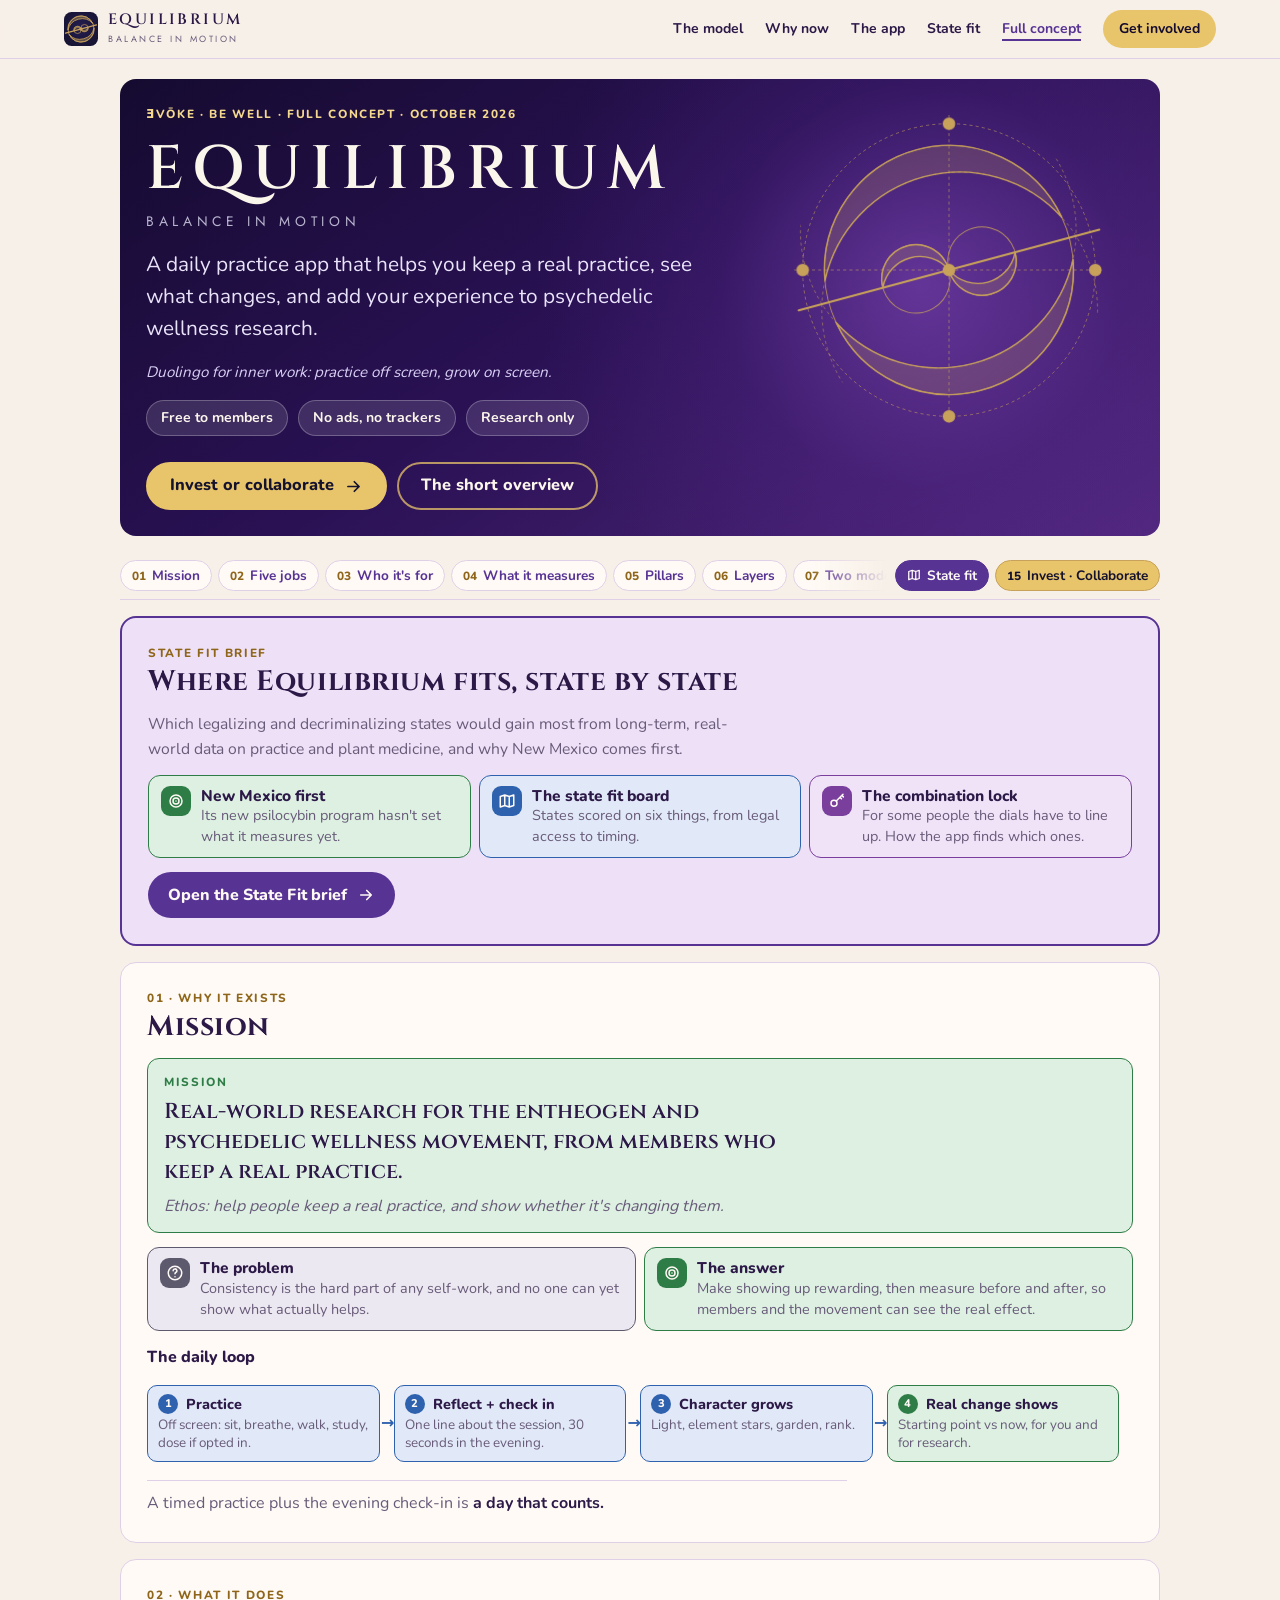
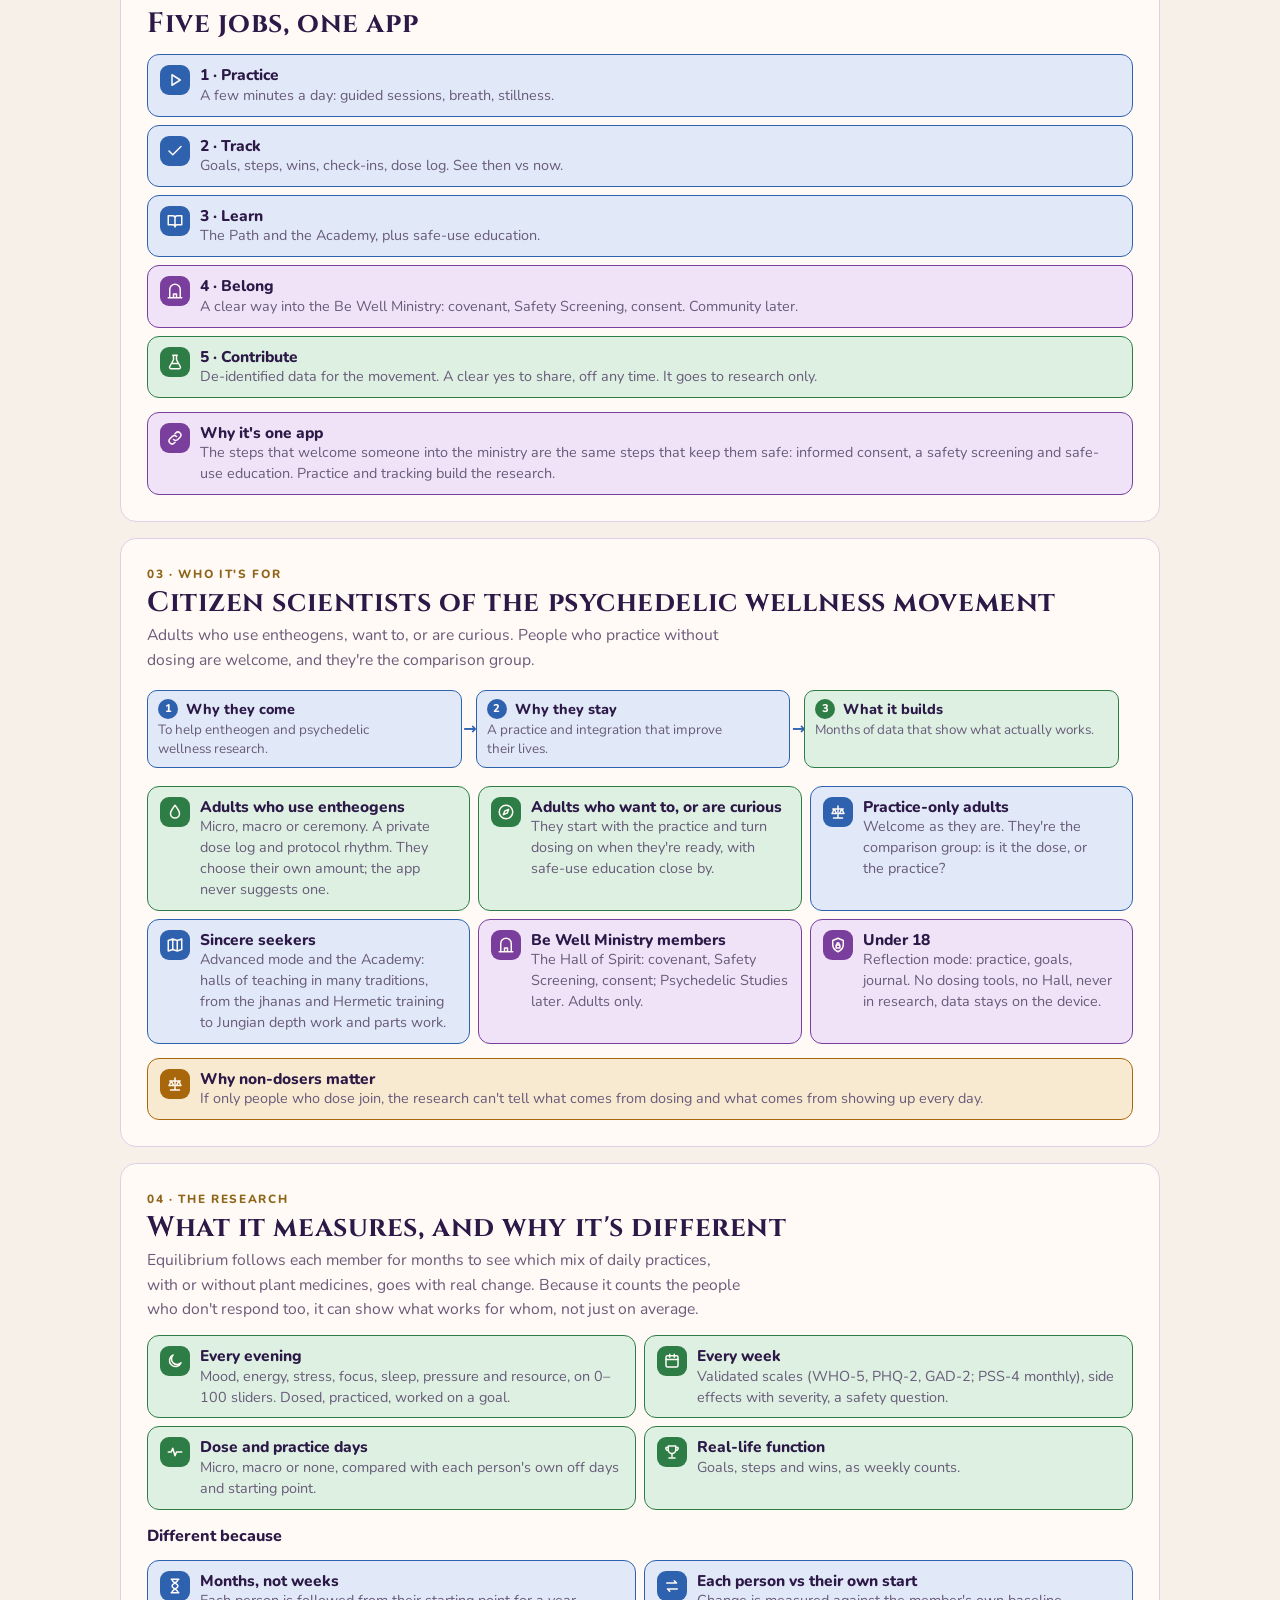
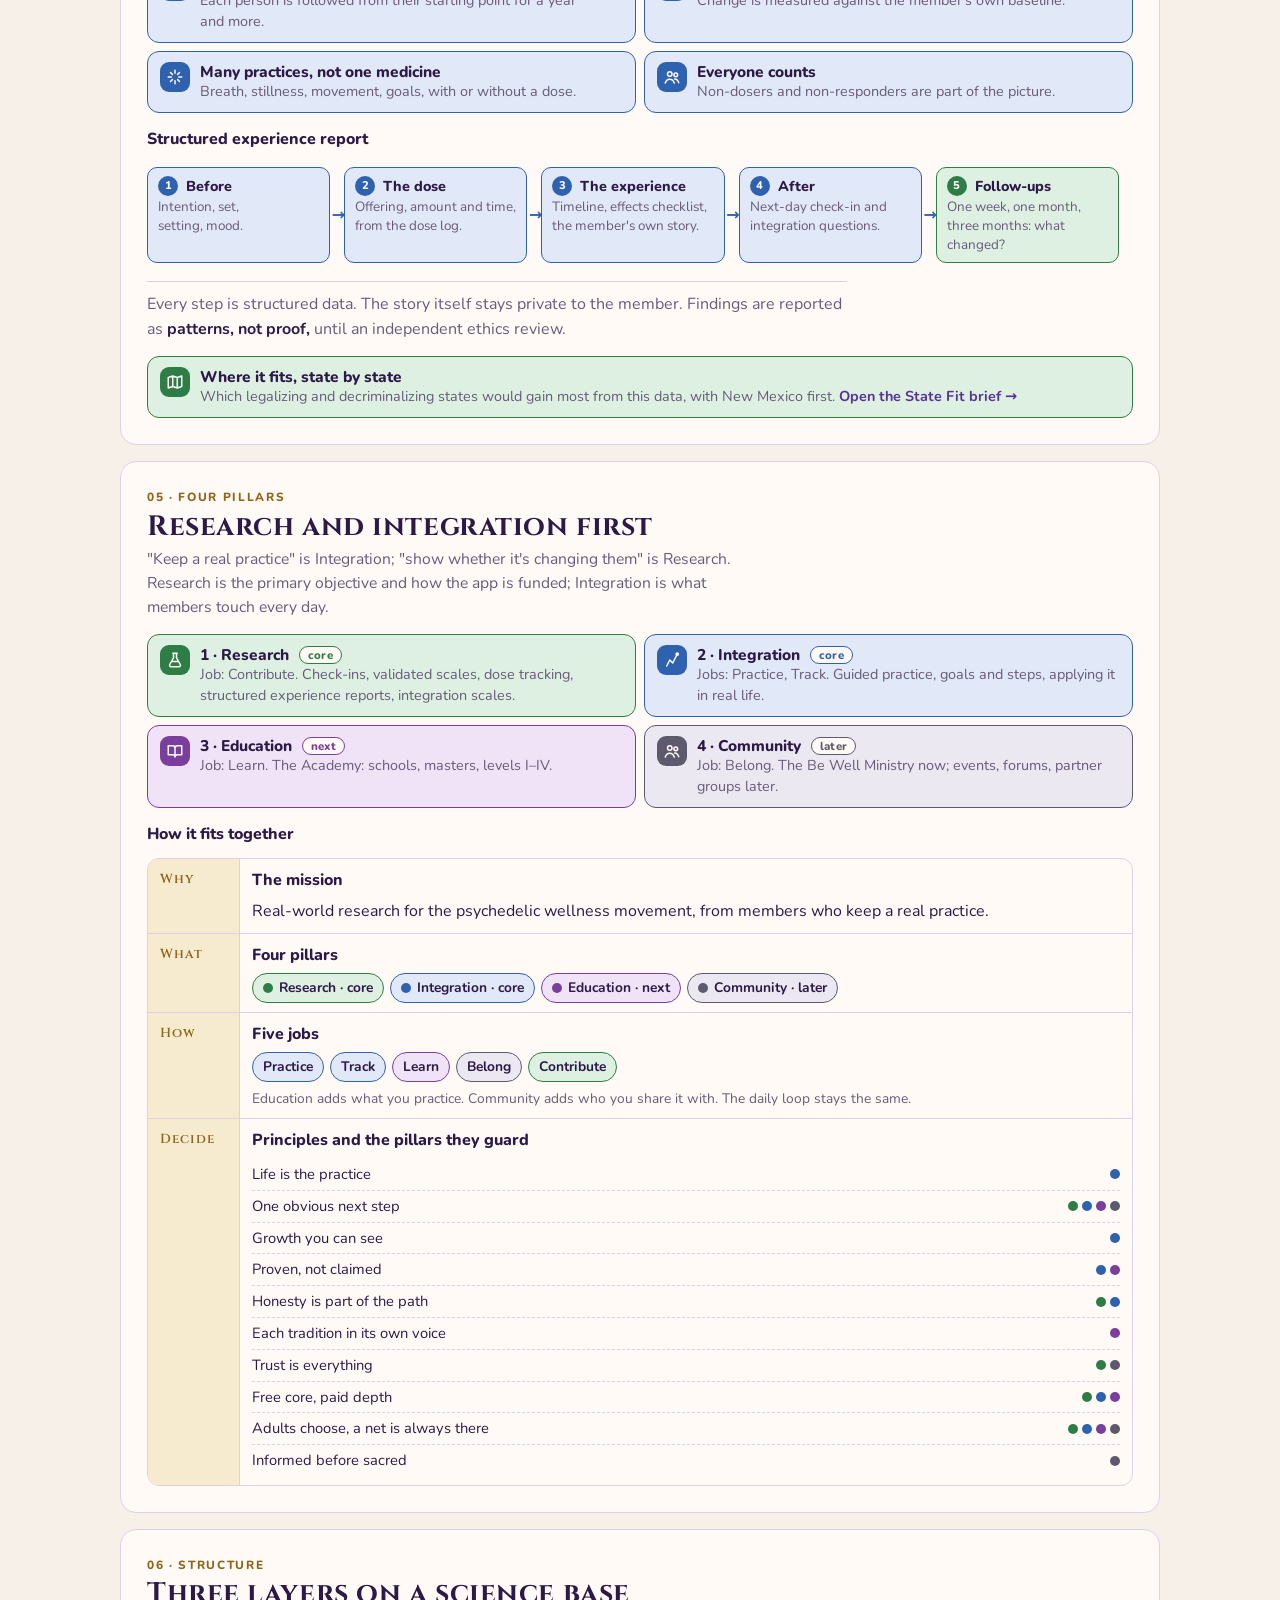
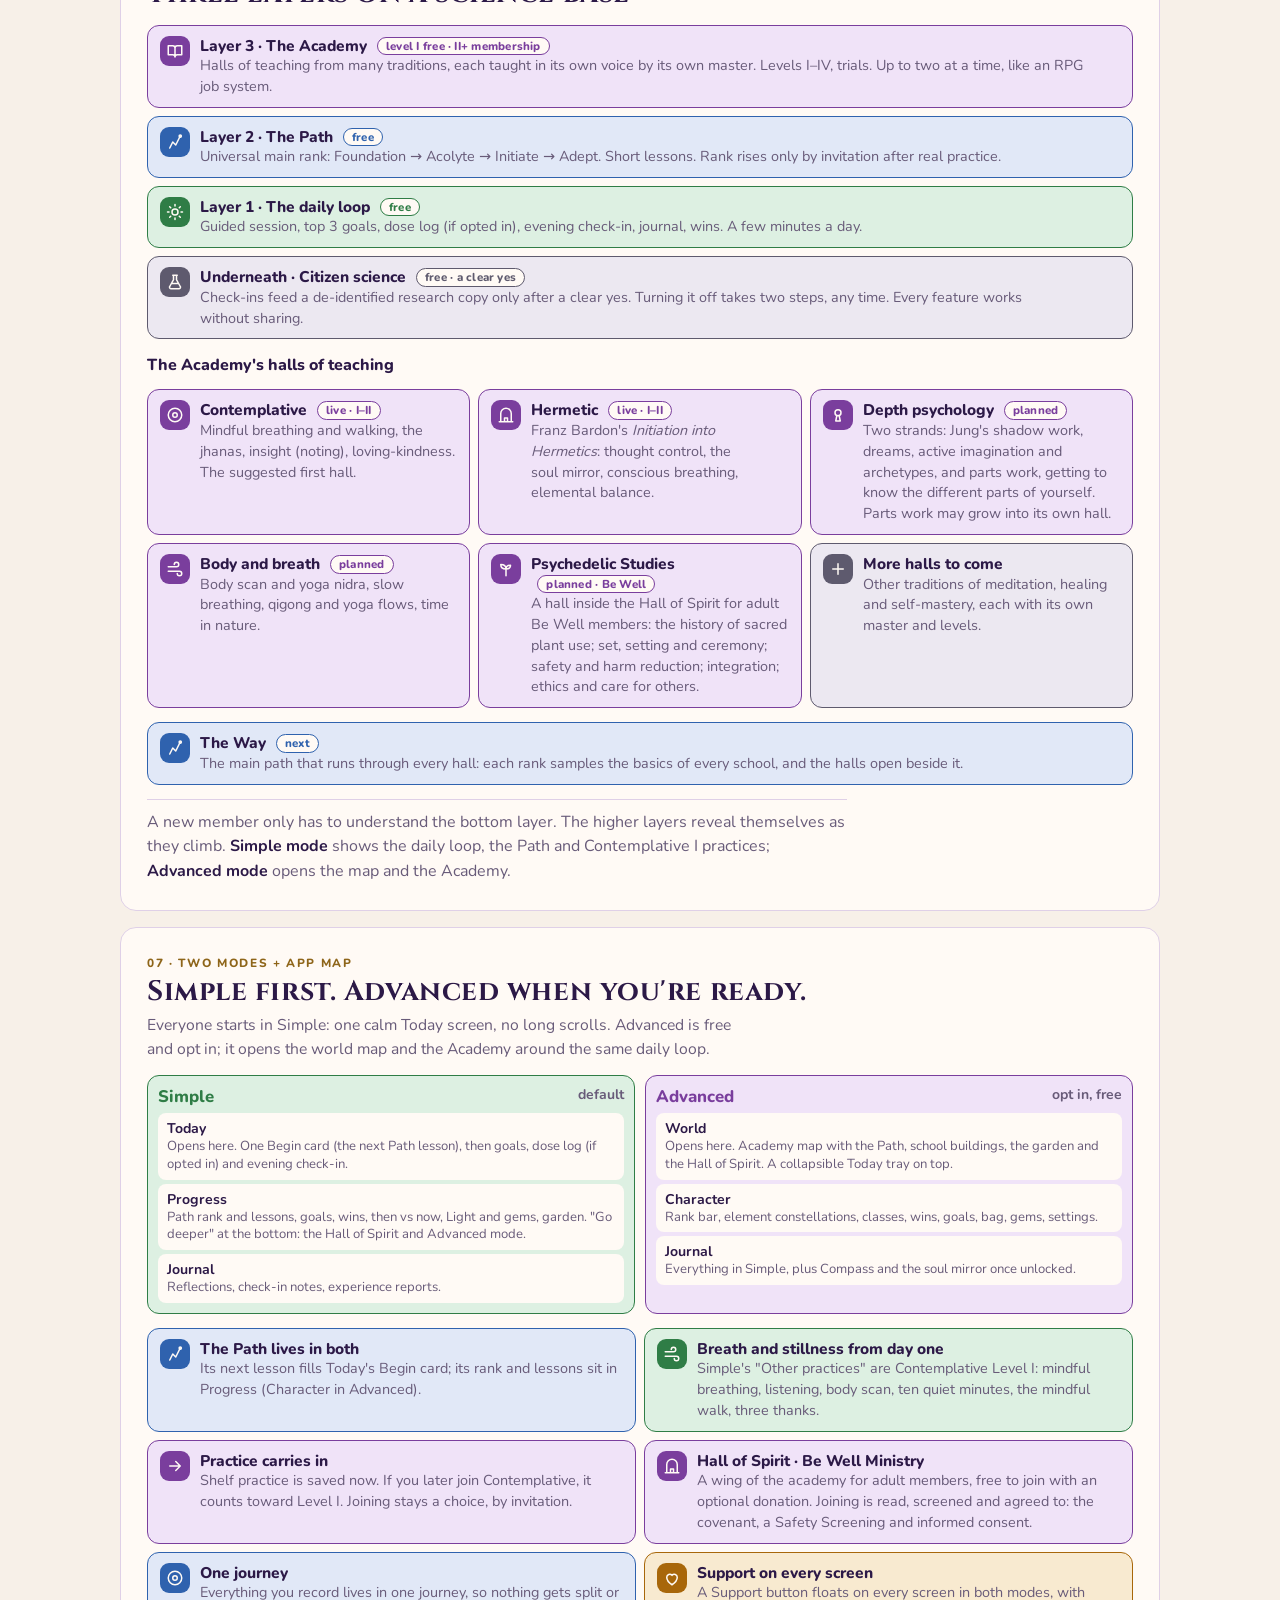
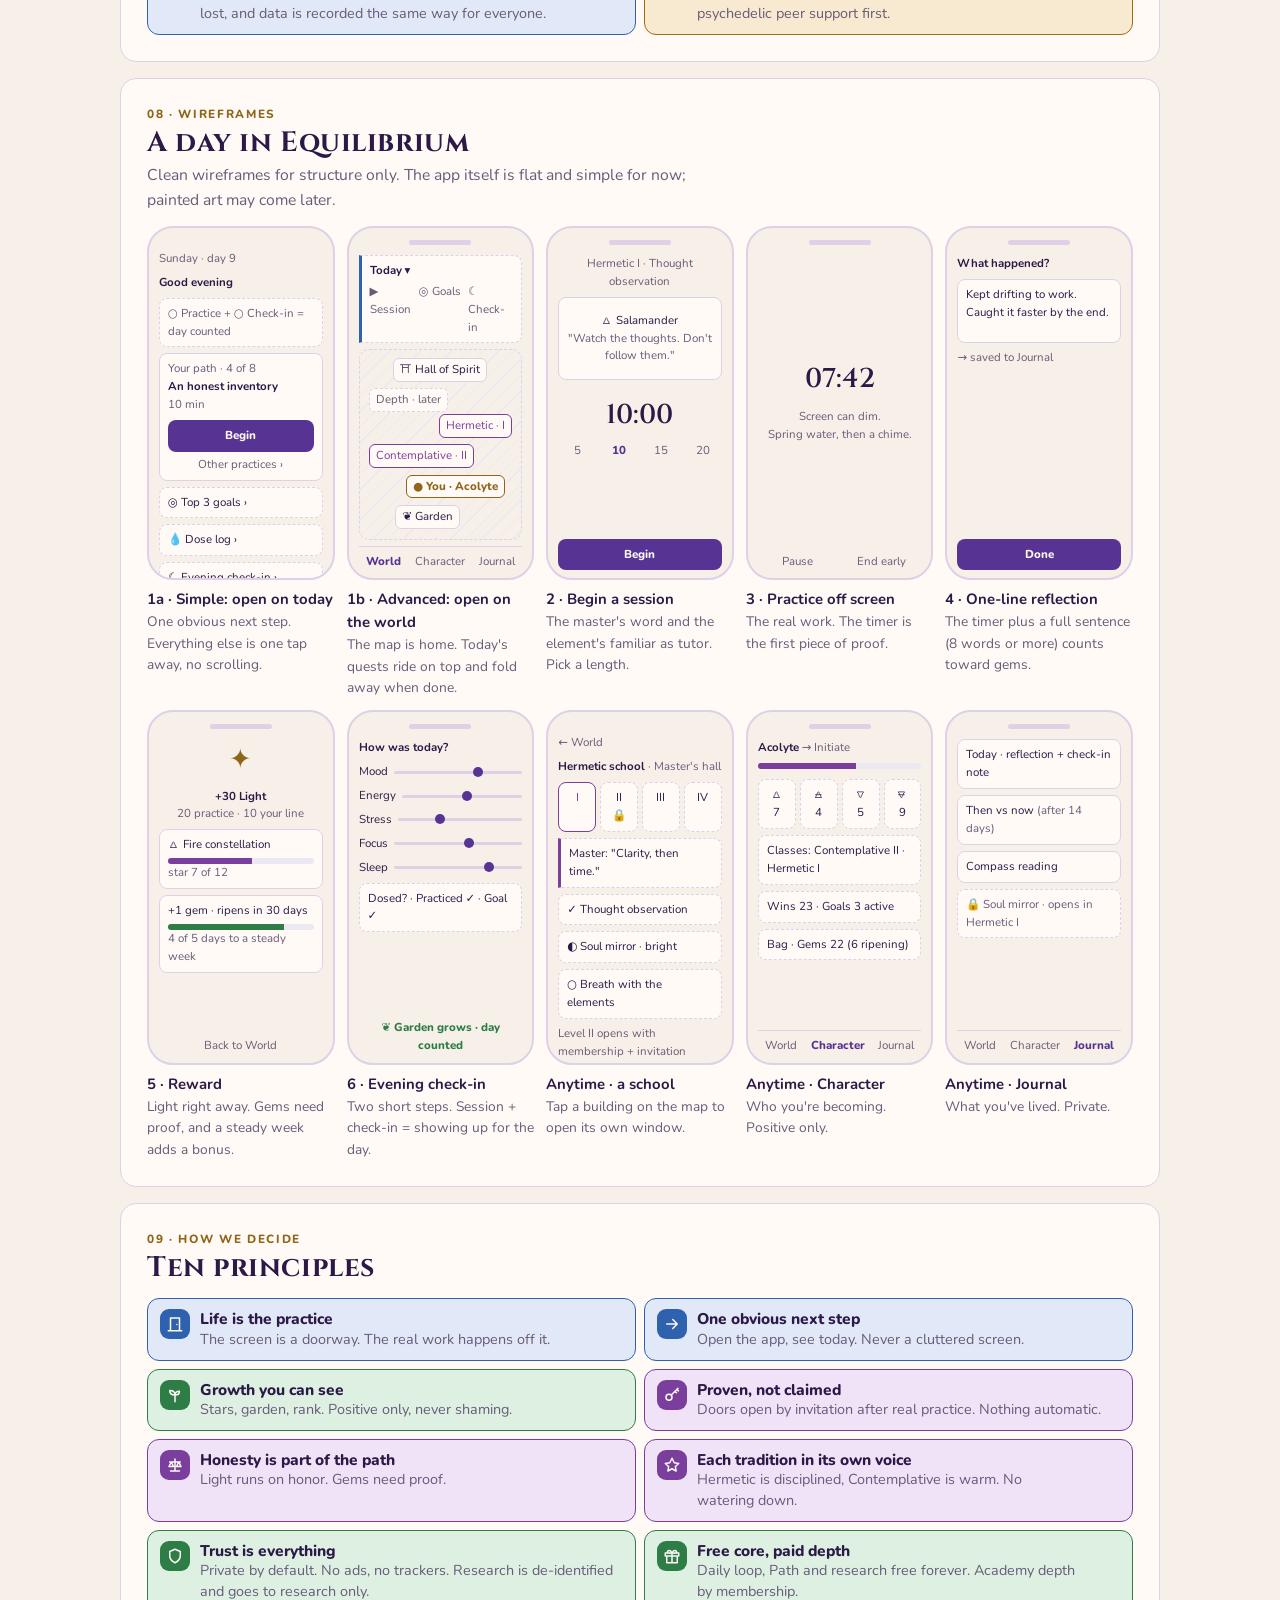
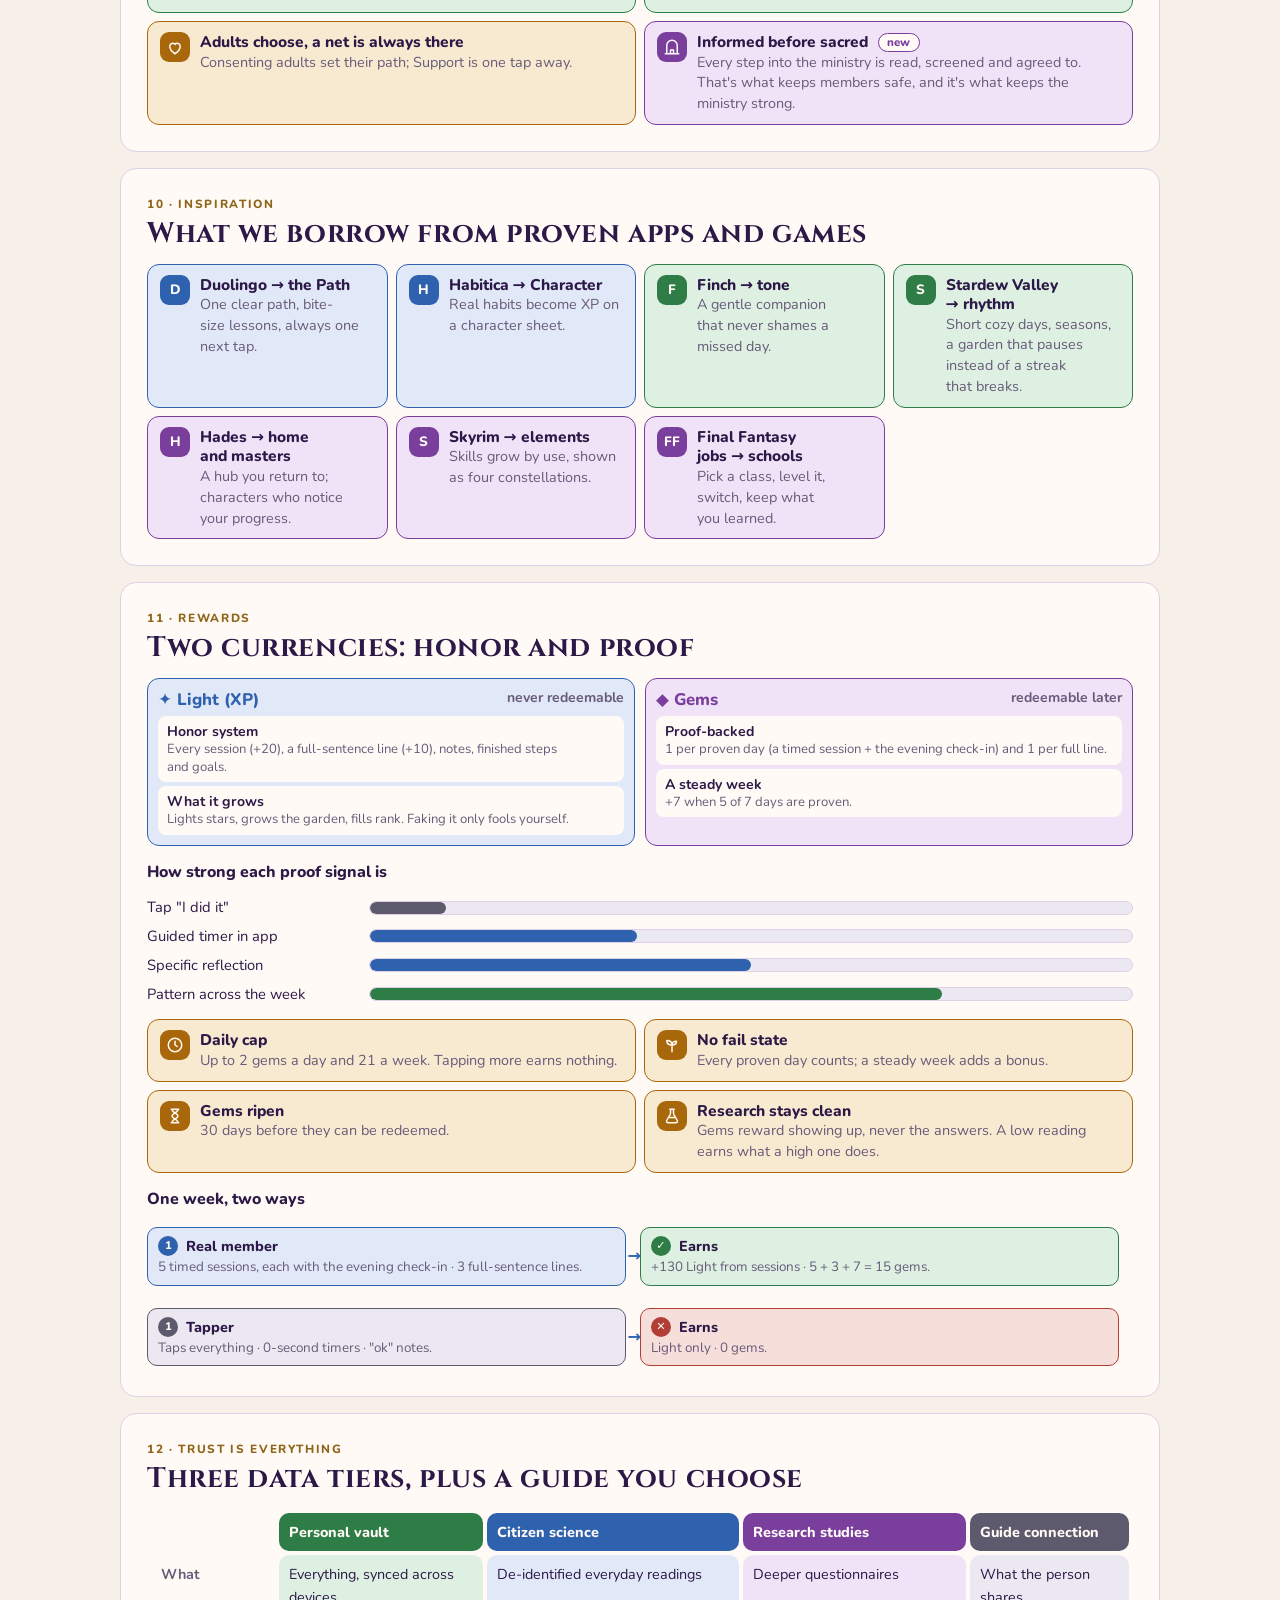
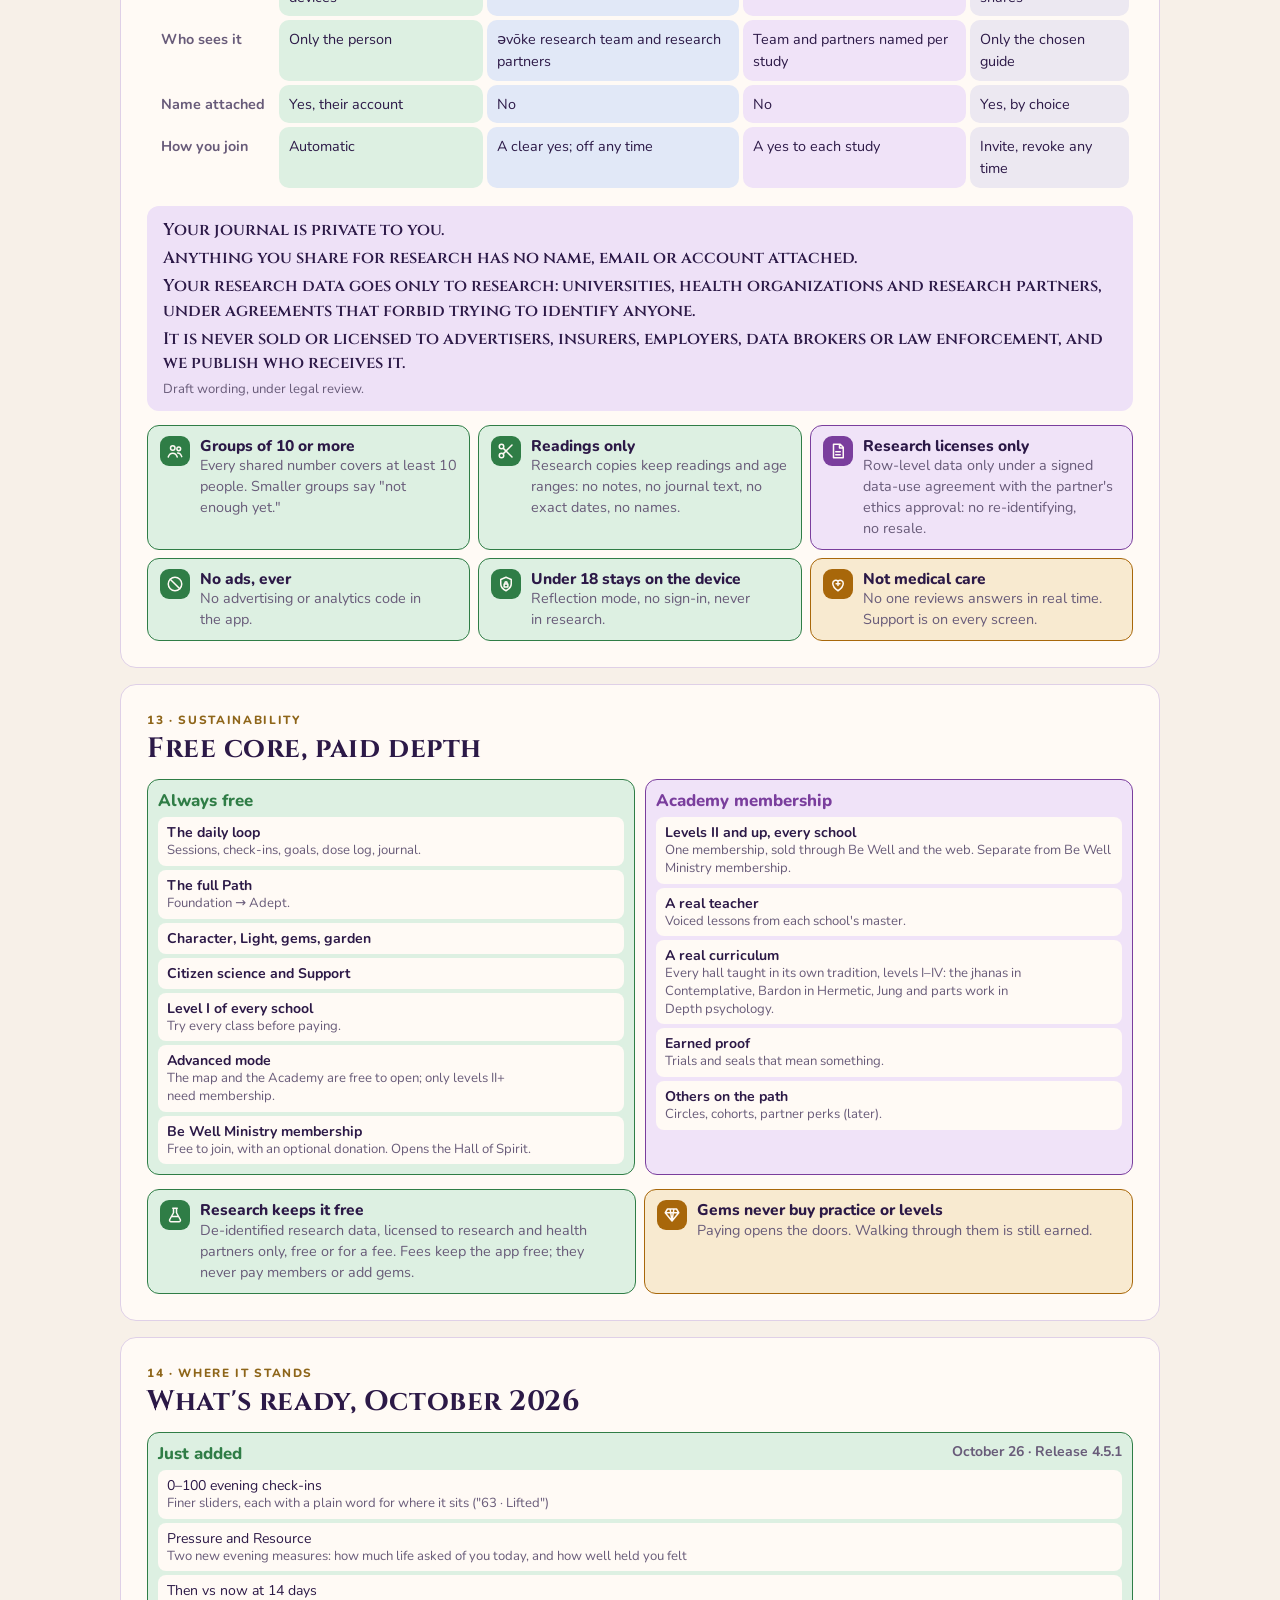
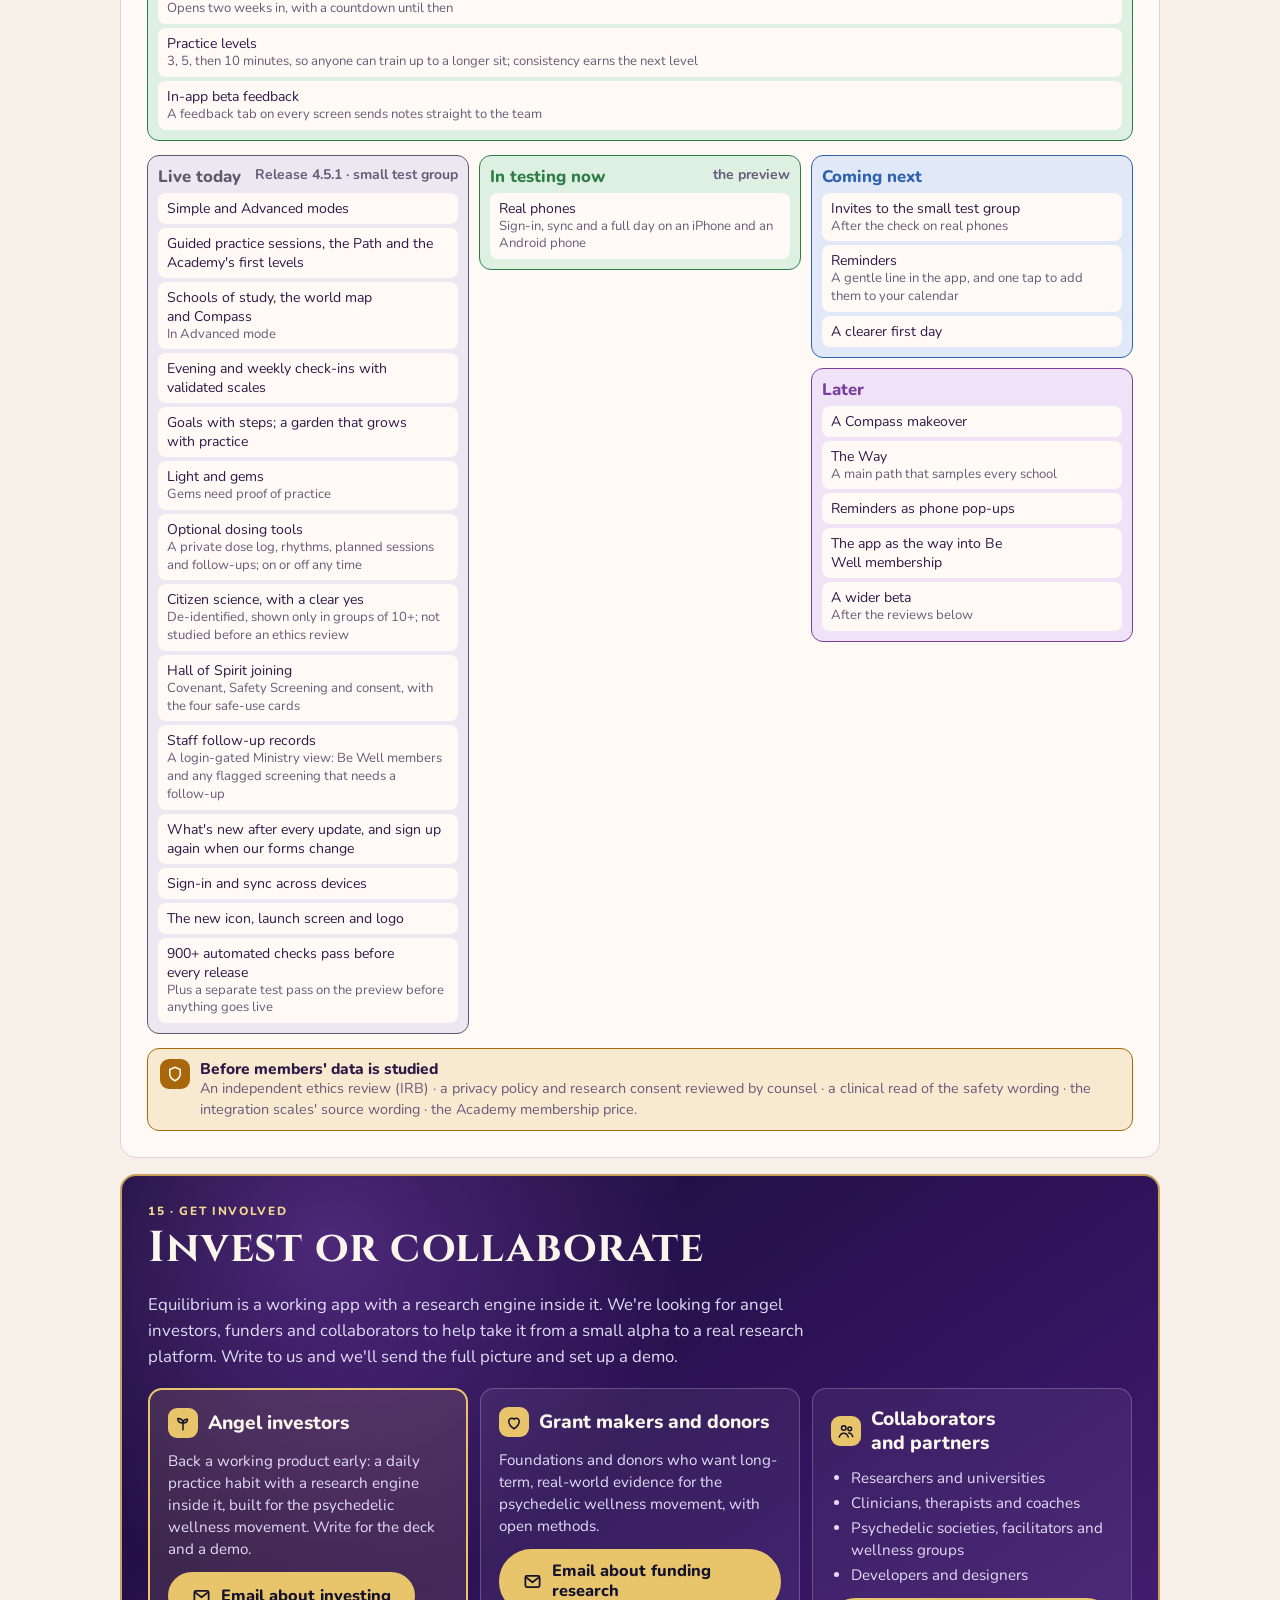
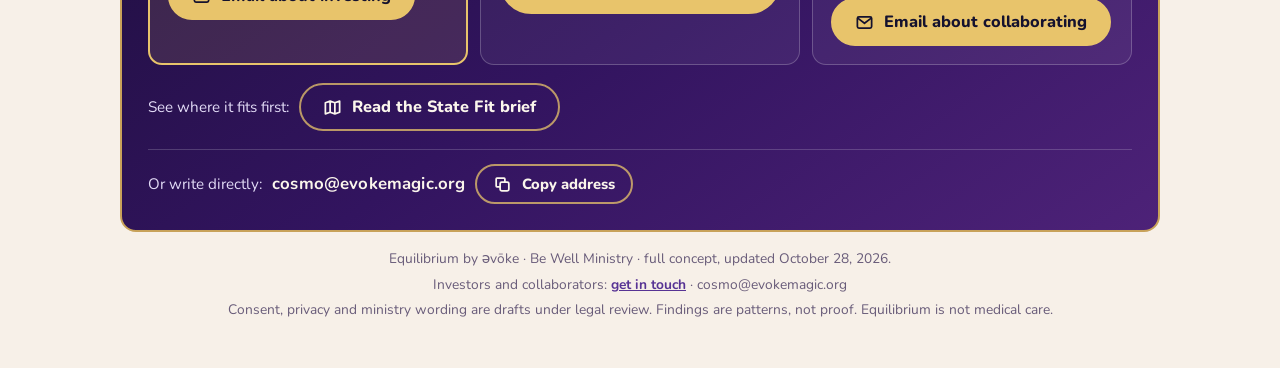
==== commit 23c5e151: "Reskin preview: violet night + gold across home, full concept and State Fit Shared skin.css (palette" ====
--- a/full/index.html
+++ b/full/index.html
@@ -18,7 +18,8 @@
 <link rel="icon" href="../icon.svg" type="image/svg+xml">
 <link rel="icon" href="../favicon-32.png" sizes="32x32" type="image/png">
 <link rel="apple-touch-icon" href="../apple-touch-icon.png">
-<meta name="theme-color" content="#15122E">
+<meta name="theme-color" content="#2A1154">
+<link rel="stylesheet" href="../skin.css">
 <style>
 /* Fonts are served from this site, so a visit makes no outside requests (no ads, no trackers). SIL Open Font License: fonts/OFL-*.txt */
 @font-face{font-family:"Cinzel";font-style:normal;font-weight:600;font-display:swap;src:url(../fonts/cinzel-500-700.woff2) format("woff2")}
@@ -30,33 +31,34 @@
 @font-face{font-family:"Nunito";font-style:normal;font-weight:800;font-display:swap;src:url(../fonts/nunito-400-800.woff2) format("woff2")}
 /* Layout: one concept per framed "plate", like folios in an academy prospectus. Prints one plate per page. */
 :root{
-  --bg:#F6F0E4; --plate:#FFFCF5; --ink:#24203A; --muted:#5E5872; --line:#E2D7C2;
-  --indigo:#4B3A8F; --indigo-t:#E8E3F6; --gold:#9A6F1E; --gold-l:#E8C46B; --gold-t:#F6EBCF;
-  --good:#2F7D46; --good-t:#DDF0E2; --proc:#2F62AE; --proc-t:#DCE6F5;
-  --rule:#7A3E9D; --rule-t:#EEE2F5; --warn:#A8670A; --warn-t:#F8EAD0; --risk:#B23E36; --risk-t:#F6DEDB;
-  --neutral:#5B6875; --neutral-t:#E5E8EC;
-  --sky1:#2A2150; --sky2:#5B4A9E;
+  --bg:#F7F0E8; --plate:#FFFAF5; --ink:#2C1947; --muted:#685B79; --line:#DFD0E7;
+  --indigo:#573394; --indigo-t:#EEE1F7; --gold:#8E6519; --gold-l:#E8C46B; --gold-t:#F6EBCF;
+  --good:#2F7D46; --good-t:#DDF0E2; --proc:#2F62AE; --proc-t:#E1E8F7;
+  --rule:#7A3E9D; --rule-t:#F0E3F8; --warn:#A8670A; --warn-t:#F8EAD0; --risk:#B23E36; --risk-t:#F6DEDB;
+  --neutral:#5E5A6E; --neutral-t:#ECE8F1;
+  --sky1:#150B30; --sky2:#51277E;
   --display:"Cinzel", "Trajan Pro", Georgia, serif;
   --body:"Nunito", "Segoe UI", system-ui, sans-serif;
 }
 @media (prefers-color-scheme:dark){:root:not([data-theme="light"]){
-  --bg:#15131F; --plate:#1E1B2B; --ink:#EDE8F7; --muted:#ABA4C0; --line:#3A3550;
-  --indigo:#A898F0; --indigo-t:#2C2650; --gold:#E8C46B; --gold-t:#3A3020;
-  --good:#6FCB88; --good-t:#1C3324; --proc:#80A9EE; --proc-t:#1B2A44;
-  --rule:#C894E6; --rule-t:#33223F; --warn:#EDB25A; --warn-t:#3A2C14; --risk:#EE8F86; --risk-t:#3D211E;
-  --neutral:#A9B4C0; --neutral-t:#272D35;
-  --sky1:#0F0B24; --sky2:#3A2E72; color-scheme:dark}}
+  --bg:#100822; --plate:#1B1034; --ink:#EEE7F8; --muted:#B5A9CA; --line:#3A2A5C;
+  --indigo:#C3A6F2; --indigo-t:#26173F; --gold:#E8C46B; --gold-t:#33261A;
+  --good:#6FCB88; --good-t:#173022; --proc:#86AEEF; --proc-t:#1A2647;
+  --rule:#D19DEC; --rule-t:#301F45; --warn:#EDB25A; --warn-t:#352812; --risk:#EE8F86; --risk-t:#3A1E22;
+  --neutral:#B1AAC2; --neutral-t:#251C38;
+  --sky1:#0C0620; --sky2:#3A1A66; color-scheme:dark}}
 :root[data-theme="dark"]{
-  --bg:#15131F; --plate:#1E1B2B; --ink:#EDE8F7; --muted:#ABA4C0; --line:#3A3550;
-  --indigo:#A898F0; --indigo-t:#2C2650; --gold:#E8C46B; --gold-t:#3A3020;
-  --good:#6FCB88; --good-t:#1C3324; --proc:#80A9EE; --proc-t:#1B2A44;
-  --rule:#C894E6; --rule-t:#33223F; --warn:#EDB25A; --warn-t:#3A2C14; --risk:#EE8F86; --risk-t:#3D211E;
-  --neutral:#A9B4C0; --neutral-t:#272D35;
-  --sky1:#0F0B24; --sky2:#3A2E72; color-scheme:dark}
+  --bg:#100822; --plate:#1B1034; --ink:#EEE7F8; --muted:#B5A9CA; --line:#3A2A5C;
+  --indigo:#C3A6F2; --indigo-t:#26173F; --gold:#E8C46B; --gold-t:#33261A;
+  --good:#6FCB88; --good-t:#173022; --proc:#86AEEF; --proc-t:#1A2647;
+  --rule:#D19DEC; --rule-t:#301F45; --warn:#EDB25A; --warn-t:#352812; --risk:#EE8F86; --risk-t:#3A1E22;
+  --neutral:#B1AAC2; --neutral-t:#251C38;
+  --sky1:#0C0620; --sky2:#3A1A66; color-scheme:dark}
 
 *,*::before,*::after{box-sizing:border-box}
 body{margin:0;background:var(--bg);color:var(--ink);font:16px/1.55 var(--body);
-  padding-left:max(16px,env(safe-area-inset-left,0px));padding-right:max(16px,env(safe-area-inset-right,0px));padding-block:20px 48px}
+  padding-left:max(16px,env(safe-area-inset-left,0px));padding-right:max(16px,env(safe-area-inset-right,0px));padding-block:0 48px}
+.eqbar{margin-inline:calc(-1*max(16px,env(safe-area-inset-left,0px)))}
 .stack{max-width:1040px;margin:0 auto;display:grid;gap:16px}
 h1,h2,h3{font-family:var(--display);margin:0;text-wrap:balance;letter-spacing:.02em}
 h2{font-size:clamp(1.3rem,3vw,1.75rem);line-height:1.15}
@@ -74,7 +76,7 @@
 .take b{color:var(--ink)}
 
 /* Cover */
-.cover{background:radial-gradient(42% 70% at 82% 50%,rgba(200,162,90,.14),rgba(200,162,90,0) 70%),linear-gradient(165deg,#0D0B22,#15122E 45%,#221D4A);color:#FBF6EC;border:0;display:block;container-type:inline-size}
+.cover{background:radial-gradient(circle at 77% 45%,rgba(143,81,205,.5) 0,rgba(97,46,158,.2) 24%,transparent 46%),linear-gradient(145deg,#150B30 0%,#2A1154 48%,#51277E 100%);color:#FBF6EC;border:0;display:block;container-type:inline-size}
 .cover > *:not(.mark){margin-top:16px}.cover > .eyebrow{margin-top:0}
 .cover .eyebrow{color:#F3D88E}
 .cover h1{font-size:clamp(2rem,6.2cqi,4rem);line-height:1;letter-spacing:.14em;font-weight:600}
@@ -94,11 +96,11 @@
 .mark .needle{fill:none;stroke:currentColor;stroke-width:1.3;stroke-linecap:round;stroke-dasharray:1 1;stroke-dashoffset:0}
 .mark .dot{fill:currentColor;transform-box:fill-box;transform-origin:center}
 .mark .ring{transform-box:view-box;transform-origin:50% 50%}
-@media(max-width:560px){.mark{float:none;width:min(200px,60cqi);margin:0 auto 4px}.cover{background:radial-gradient(60% 34% at 50% 16%,rgba(200,162,90,.14),rgba(200,162,90,0) 70%),linear-gradient(165deg,#0D0B22,#15122E 45%,#221D4A)}}
+@media(max-width:560px){.mark{float:none;width:min(200px,60cqi);margin:0 auto 4px}.cover{background:radial-gradient(circle at 50% 18%,rgba(143,81,205,.5) 0,transparent 46%),linear-gradient(145deg,#150B30 0%,#2A1154 48%,#51277E 100%)}}
 .cover > *:not(.mark){position:relative;max-width:560px}
 
 /* Section links */
-.toc{position:sticky;top:0;z-index:15;display:flex;gap:8px;align-items:center;min-width:0;background:var(--bg);padding:8px 0;border-bottom:1px solid var(--line)}
+.toc{position:sticky;top:var(--barh,57px);z-index:15;display:flex;gap:8px;align-items:center;min-width:0;background:var(--bg);padding:8px 0;border-bottom:1px solid var(--line)}
 .toc-links{display:flex;gap:6px;flex:1;min-width:0;overflow-x:auto;scrollbar-width:none;-webkit-mask-image:linear-gradient(90deg,#000 90%,transparent);mask-image:linear-gradient(90deg,#000 90%,transparent);padding-right:24px}
 .toc-links::-webkit-scrollbar{display:none}
 .toc-pins{display:flex;gap:6px;flex:none}
@@ -109,7 +111,7 @@
 .toc a.toc-state{background:var(--indigo);border-color:var(--indigo);color:var(--plate)}
 .toc a.toc-state:hover{filter:brightness(1.1)}
 @media(max-width:560px){.toc a.toc-cta{display:none}}
-.plate{scroll-margin-top:72px}
+.plate{scroll-margin-top:130px}
 .feature{border:2px solid var(--indigo);background:var(--indigo-t)}
 .feature .cards a.card{text-decoration:none;color:inherit}
 .feature .cards a.card:hover{filter:brightness(.97)}
@@ -236,7 +238,7 @@
 .toc a.toc-cta{background:#E8C46B;border-color:#C8A25A;color:#15122E}
 .toc a.toc-cta span{color:#15122E}
 .toc a.toc-cta:hover{background:#F3D88E}
-.connect{background:radial-gradient(40% 80% at 90% 10%,rgba(200,162,90,.18),rgba(200,162,90,0) 70%),linear-gradient(165deg,#0D0B22,#15122E 45%,#221D4A);color:#FBF6EC;border:2px solid #C8A25A;gap:18px}
+.connect{background:radial-gradient(circle at 20% 10%,rgba(128,68,187,.48),transparent 35%),linear-gradient(145deg,#170D31,#32145F 58%,#4D2278);color:#FBF6EC;border:2px solid #C8A25A;gap:18px}
 .connect .eyebrow{color:#F3D88E}
 .connect h2{font-size:clamp(1.8rem,4.6vw,2.7rem);color:#FBF6EC}
 .connect .lede{color:#E2DBF6;font-size:1.05rem}
@@ -333,7 +335,11 @@
   <symbol id="i-copy" viewBox="0 0 24 24"><rect x="9" y="9" width="11" height="11" rx="2"/><path d="M15 9V5a1 1 0 0 0-1-1H5a1 1 0 0 0-1 1v9a1 1 0 0 0 1 1h4"/></symbol>
 </svg>
 
-<main class="stack">
+<header class="eqbar">
+  <a class="brand" href="../" aria-label="Equilibrium home"><img src="../icon.svg" alt="" width="34" height="34"><span><b>EQUILIBRIUM</b><small>Balance in motion</small></span></a>
+  <nav aria-label="Site"><a href="../#lock">The model</a><a href="../#why">Why now</a><a href="../#app">The app</a><a href="../states/">State fit</a><a href="./" aria-current="page">Full concept</a><a class="go" href="#connect">Get involved</a></nav>
+</header>
+<main class="stack" style="margin-top:20px">
 
 <!-- Cover -->
 <section class="plate cover" aria-label="Cover">
--- a/skin.css
+++ b/skin.css
@@ -0,0 +1,38 @@
+/* Equilibrium shared skin: violet night, gold, lavender cream. Used by every page on this site. */
+:root{
+  --cream:#F7F0E8; --plate:#FFFAF5; --ink:#2C1947; --muted:#685B79; --line:#DFD0E7;
+  --plum:#573394; --lav:#EEE1F7; --lav2:#E8E4F8; --gold:#E8C46B; --gold-d:#8E6519; --gold-l:#F3D88E;
+  --good:#2F7D46; --good-t:#DDF0E2; --proc:#2F62AE; --proc-t:#E1E8F7; --rule:#7A3E9D; --rule-t:#F0E3F8;
+  --warn:#A8670A; --warn-t:#F8EAD0; --risk:#B23E36; --risk-t:#F6DEDB; --neutral:#5E5A6E; --neutral-t:#ECE8F1;
+  --night:linear-gradient(145deg,#150B30 0%,#2A1154 48%,#51277E 100%);
+  --glow:radial-gradient(circle at 77% 45%,rgba(143,81,205,.5) 0,rgba(97,46,158,.2) 24%,transparent 46%),radial-gradient(circle at 12% 100%,rgba(103,52,162,.4),transparent 38%);
+  --display:"Cinzel","Trajan Pro",Georgia,serif; --body:"Nunito","Segoe UI",system-ui,sans-serif; --max:1120px;
+}
+@media (prefers-color-scheme:dark){:root:not([data-theme="light"]){
+  --cream:#100822; --plate:#1B1034; --ink:#EEE7F8; --muted:#B5A9CA; --line:#3A2A5C;
+  --plum:#C3A6F2; --lav:#26173F; --lav2:#21153A; --gold-d:#E8C46B;
+  --good:#6FCB88; --good-t:#173022; --proc:#86AEEF; --proc-t:#1A2647; --rule:#D19DEC; --rule-t:#301F45;
+  --warn:#EDB25A; --warn-t:#352812; --risk:#EE8F86; --risk-t:#3A1E22; --neutral:#B1AAC2; --neutral-t:#251C38;
+  color-scheme:dark}}
+:root[data-theme="dark"]{
+  --cream:#100822; --plate:#1B1034; --ink:#EEE7F8; --muted:#B5A9CA; --line:#3A2A5C;
+  --plum:#C3A6F2; --lav:#26173F; --lav2:#21153A; --gold-d:#E8C46B;
+  --good:#6FCB88; --good-t:#173022; --proc:#86AEEF; --proc-t:#1A2647; --rule:#D19DEC; --rule-t:#301F45;
+  --warn:#EDB25A; --warn-t:#352812; --risk:#EE8F86; --risk-t:#3A1E22; --neutral:#B1AAC2; --neutral-t:#251C38;
+  color-scheme:dark}
+
+/* Top bar, shared by every page */
+.eqbar{position:sticky;top:0;z-index:30;display:flex;align-items:center;justify-content:space-between;gap:16px;
+  padding:10px max(16px,calc((100% - var(--max))/2));background:color-mix(in srgb,var(--cream) 94%,transparent);
+  -webkit-backdrop-filter:blur(14px);backdrop-filter:blur(14px);border-bottom:1px solid var(--line);font-family:var(--body)}
+.eqbar .brand{display:flex;align-items:center;gap:10px;text-decoration:none;color:var(--ink);min-width:0}
+.eqbar .brand svg{width:34px;height:34px;flex:none;color:var(--gold-d)}
+.eqbar .brand b{display:block;font-family:var(--display);font-weight:600;letter-spacing:.16em;font-size:15px;line-height:1.1;color:var(--ink)}
+.eqbar .brand small{display:block;margin-top:3px;font-family:"Jost",var(--body);font-size:9px;letter-spacing:.28em;text-transform:uppercase;color:var(--muted)}
+.eqbar nav{display:flex;align-items:center;gap:22px}
+.eqbar nav a{text-decoration:none;font-size:14px;font-weight:700;color:var(--ink)}
+.eqbar nav a:hover{color:var(--plum)}
+.eqbar nav a[aria-current="page"]{color:var(--plum);text-decoration:underline;text-underline-offset:6px;text-decoration-thickness:2px}
+.eqbar .go{background:#E8C46B;color:#140B2F;padding:8px 16px;border-radius:999px}
+.eqbar .go:hover{color:#140B2F;background:#F3D88E}
+@media(max-width:820px){.eqbar nav a:not(.go){display:none}}
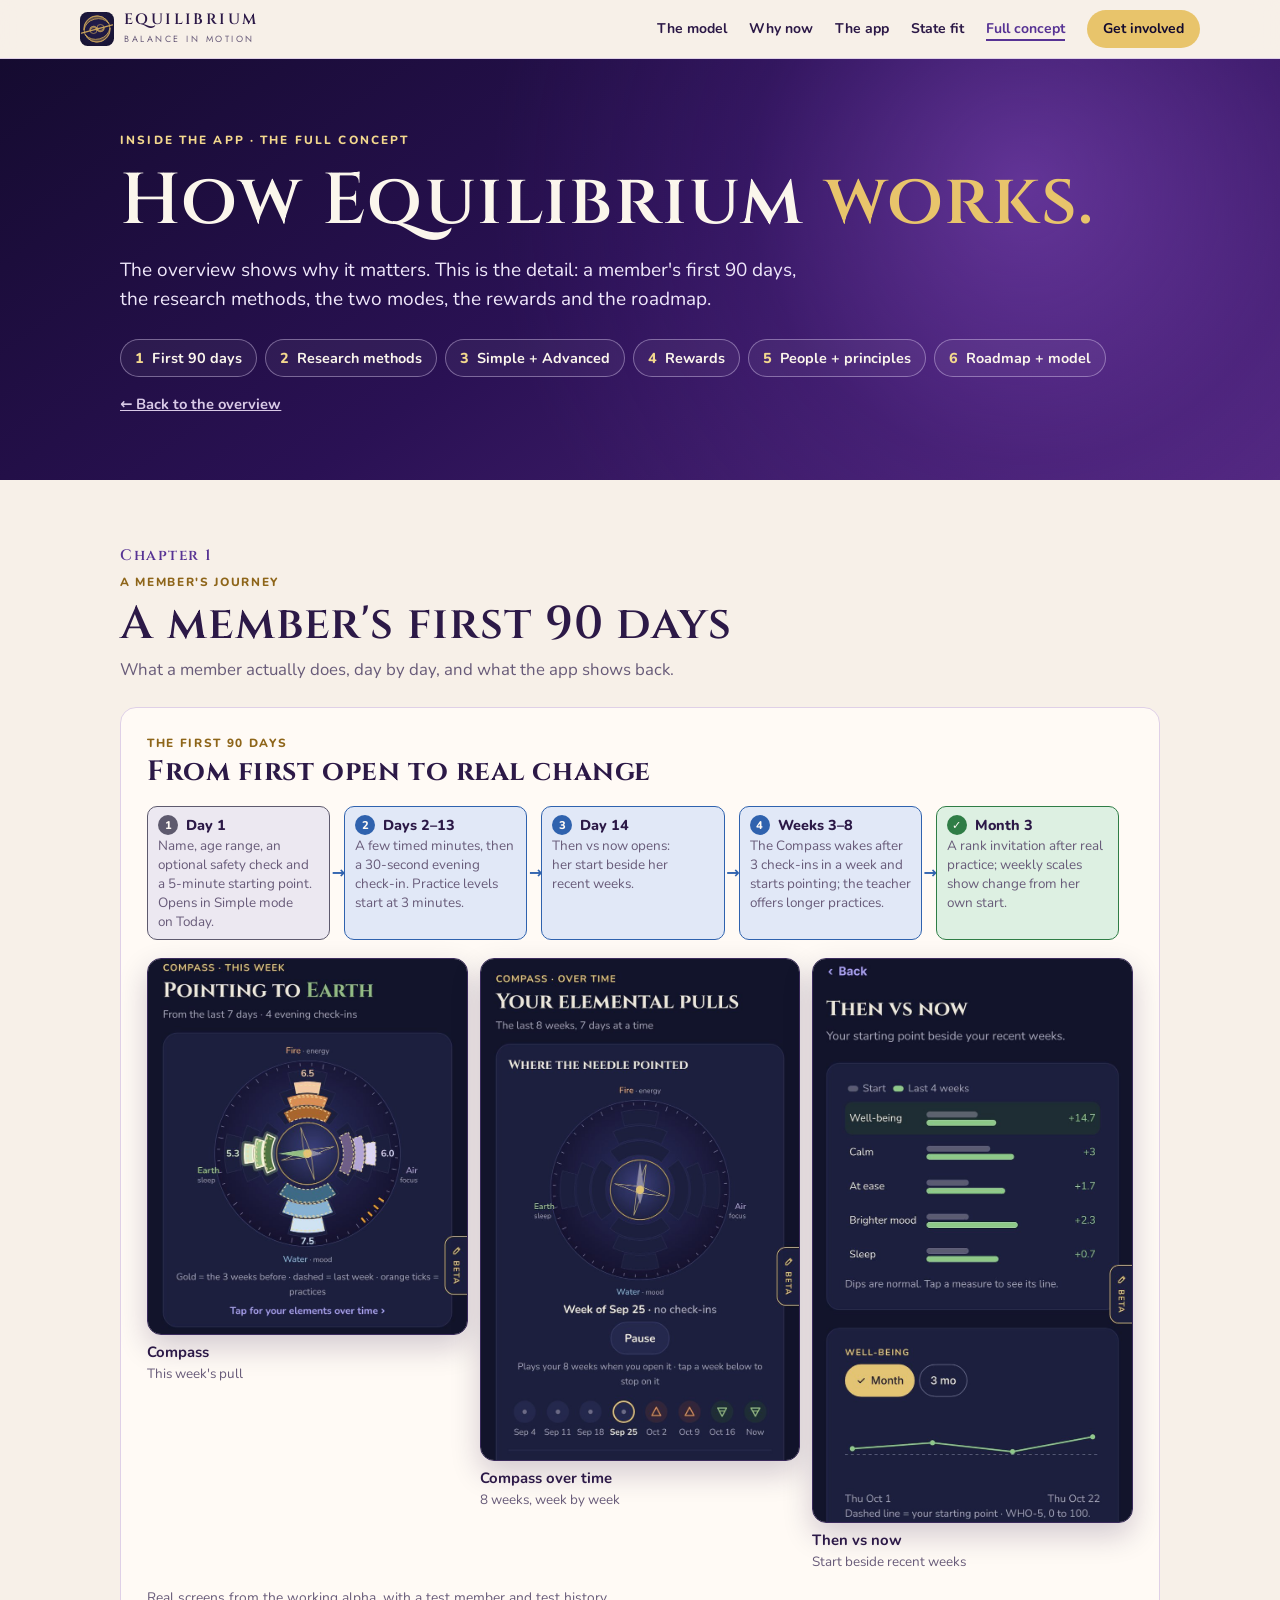
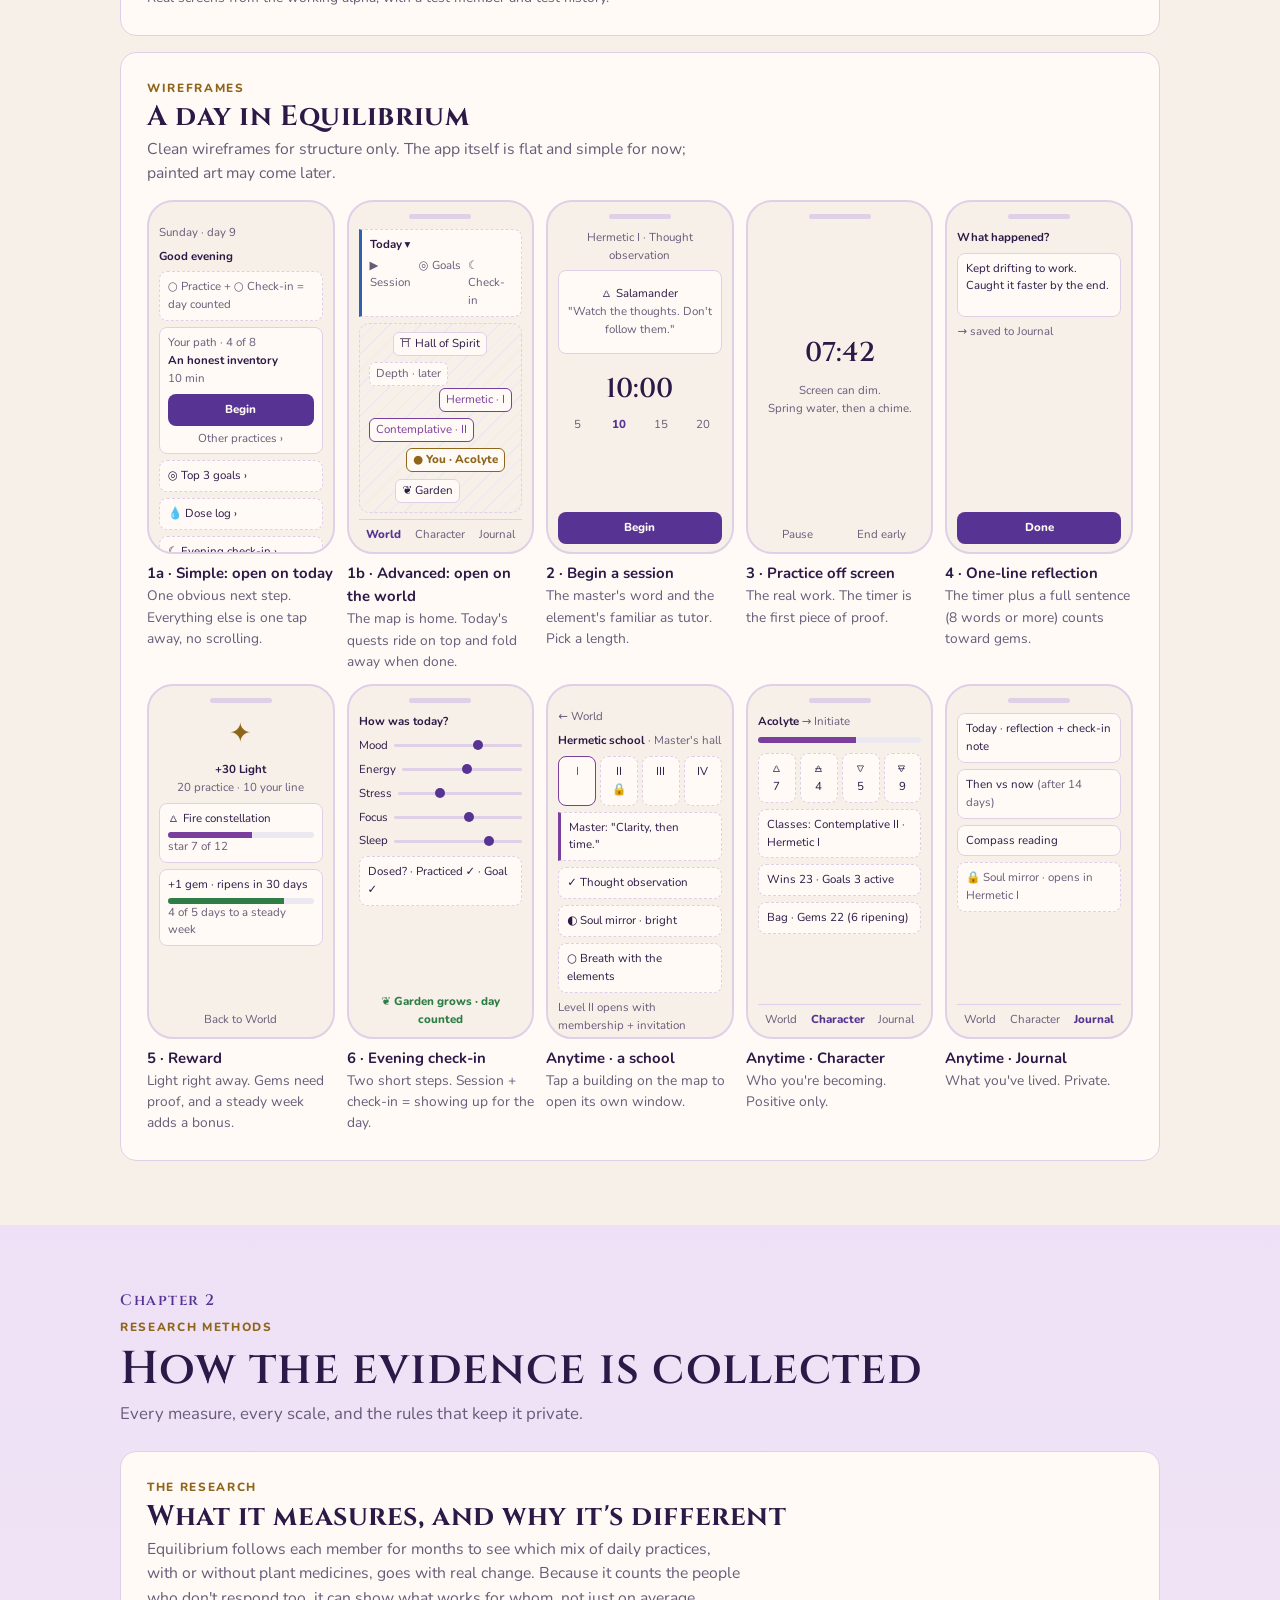
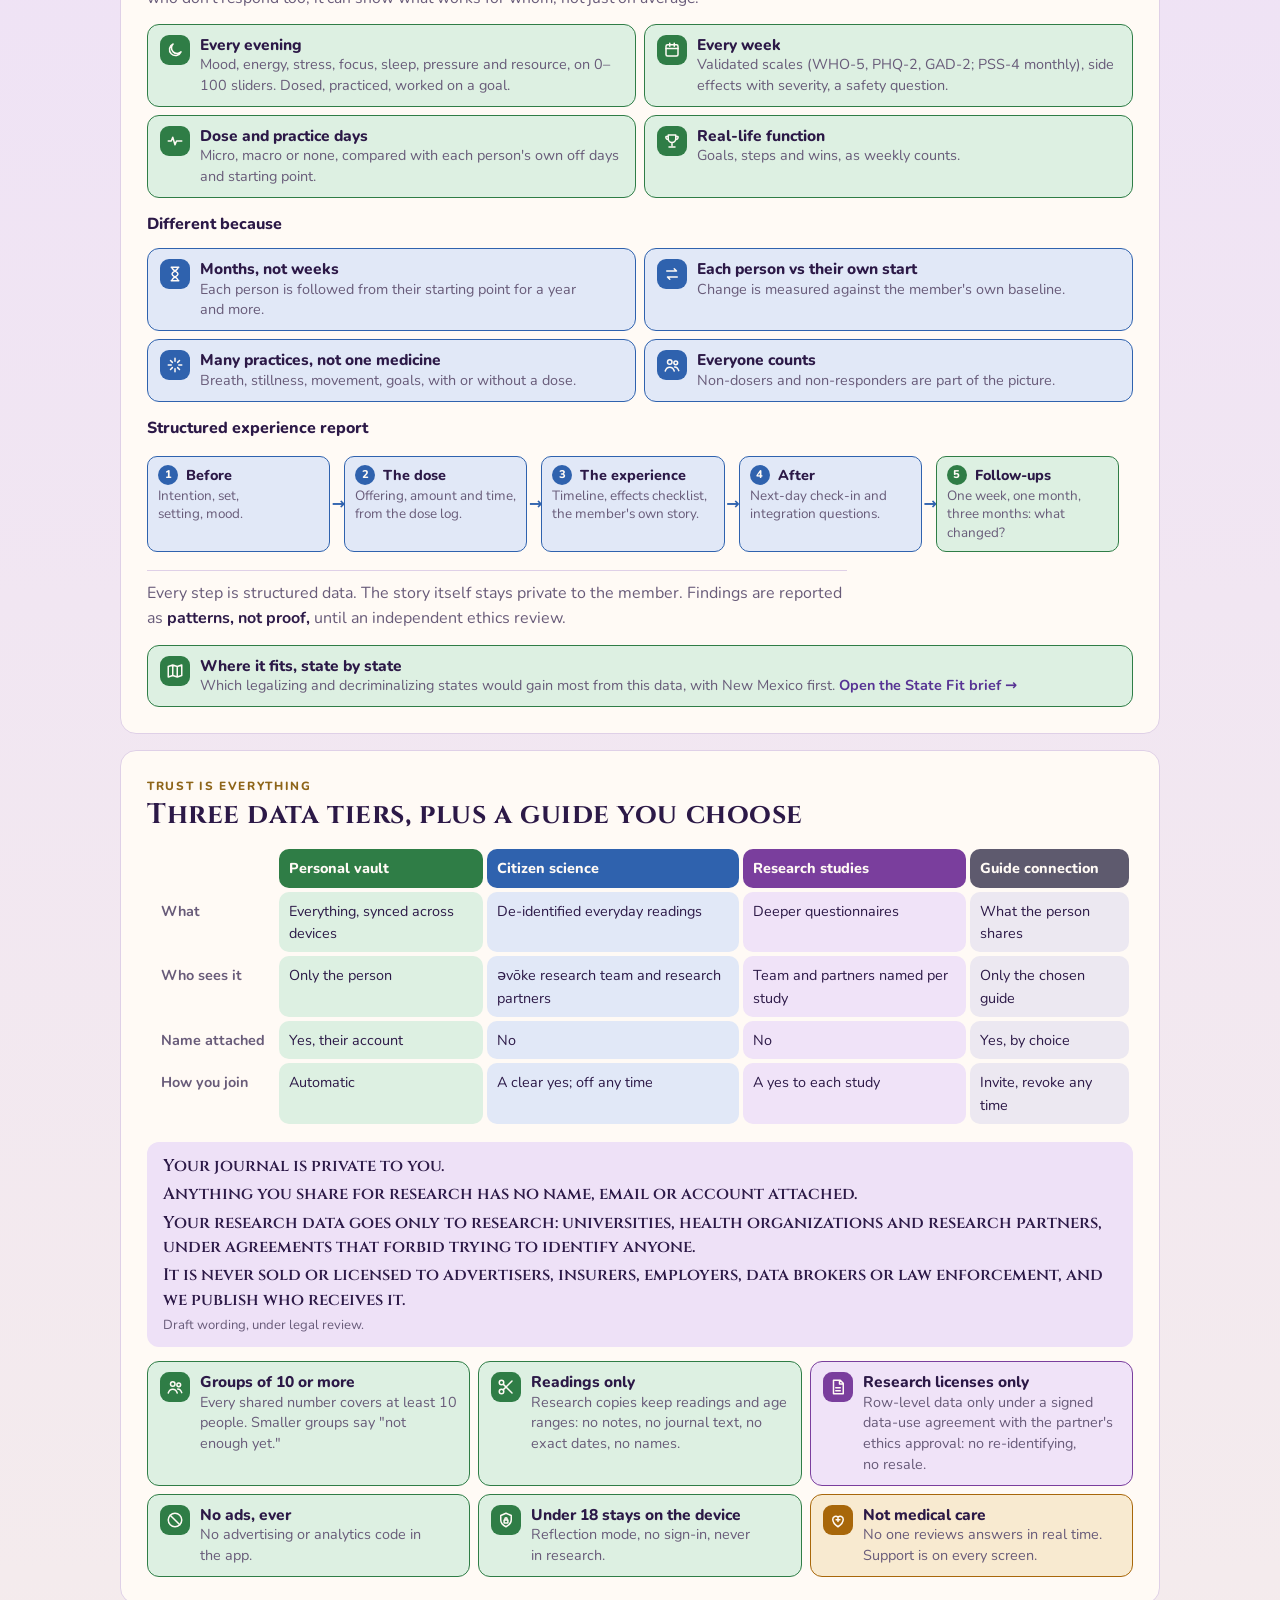
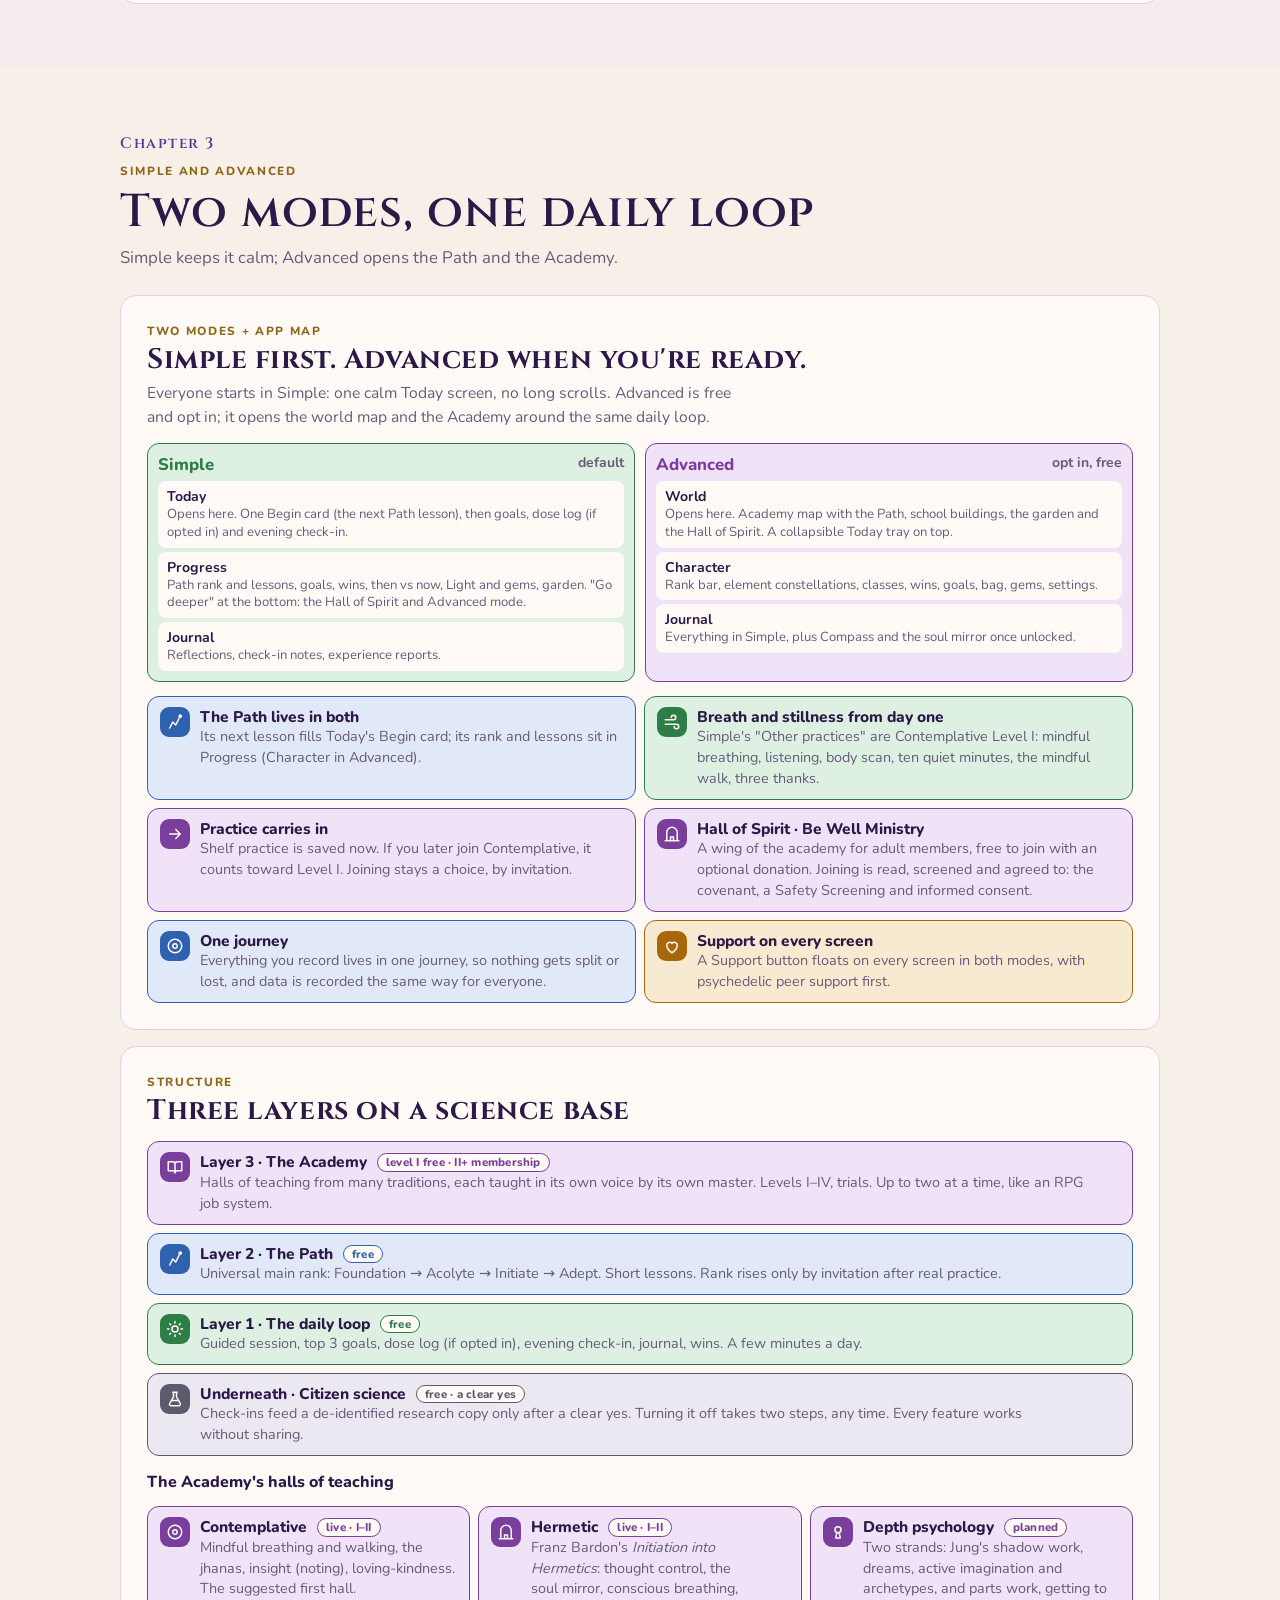
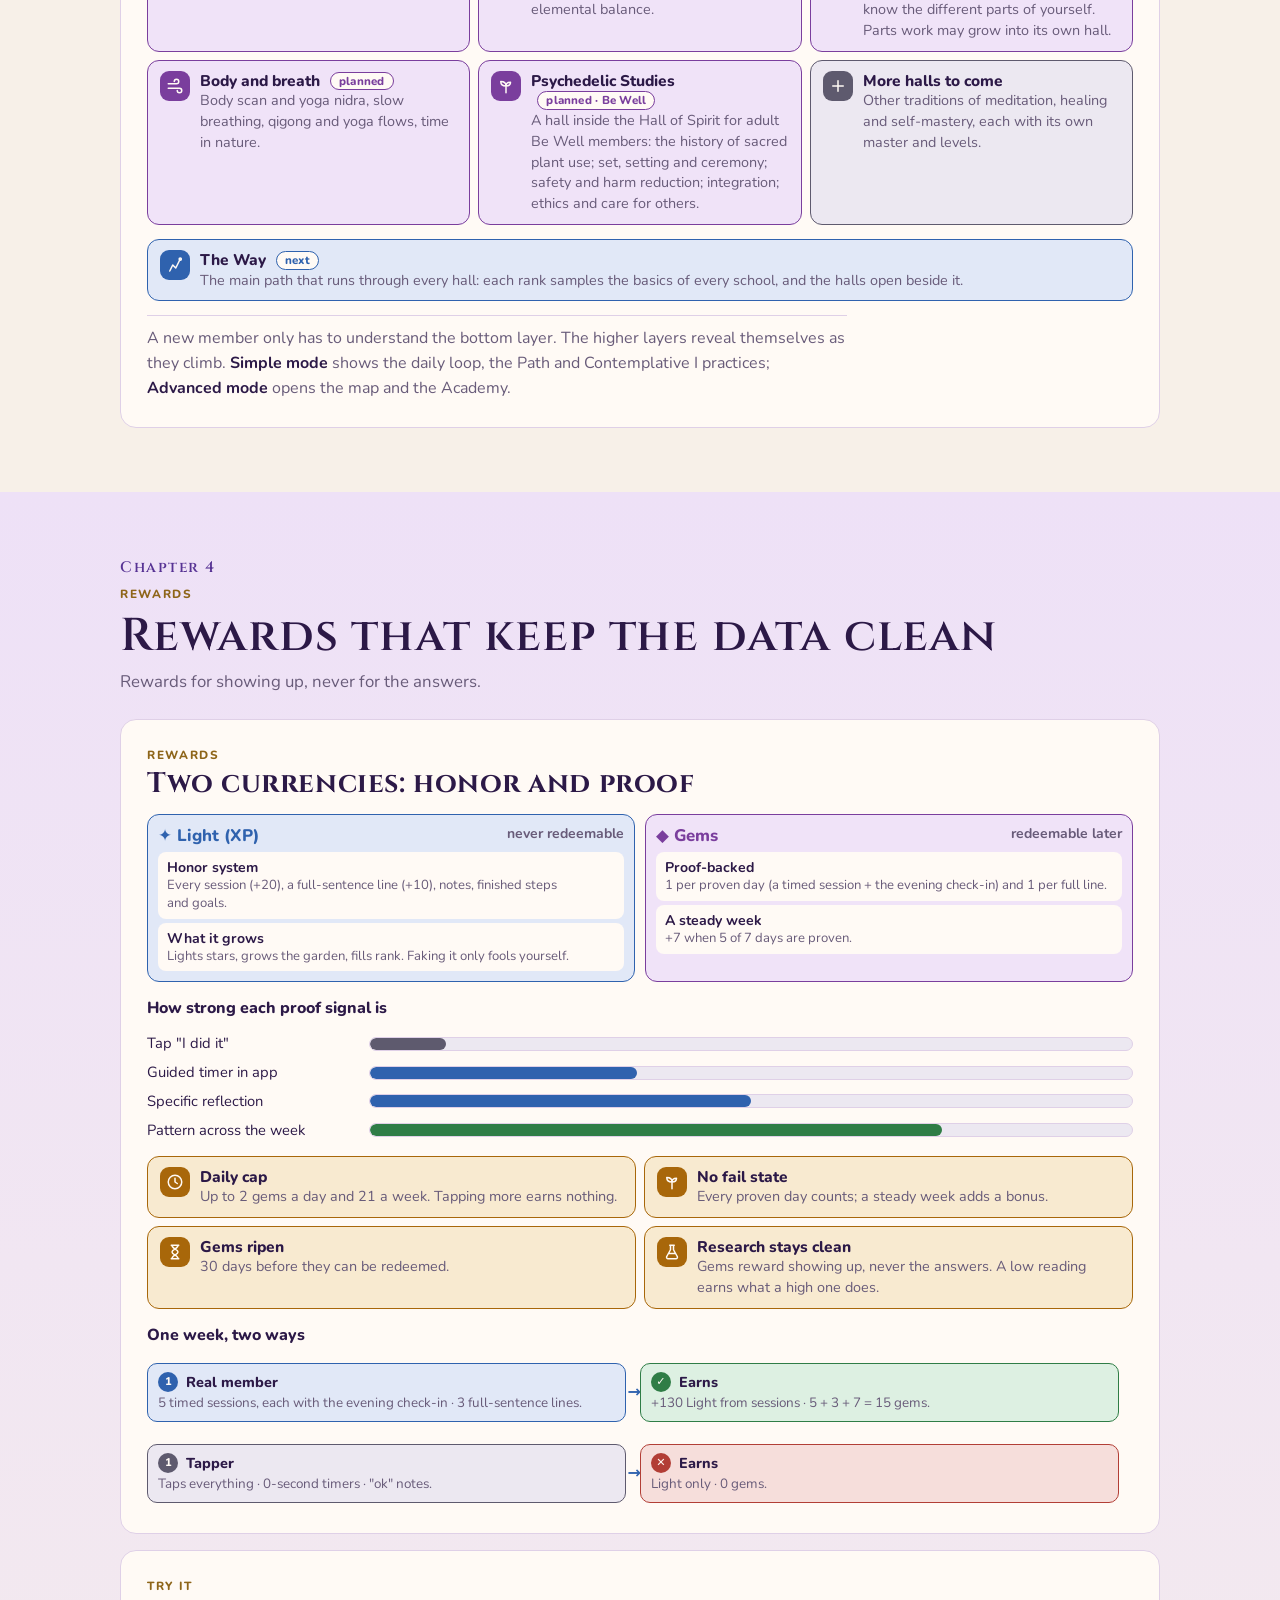
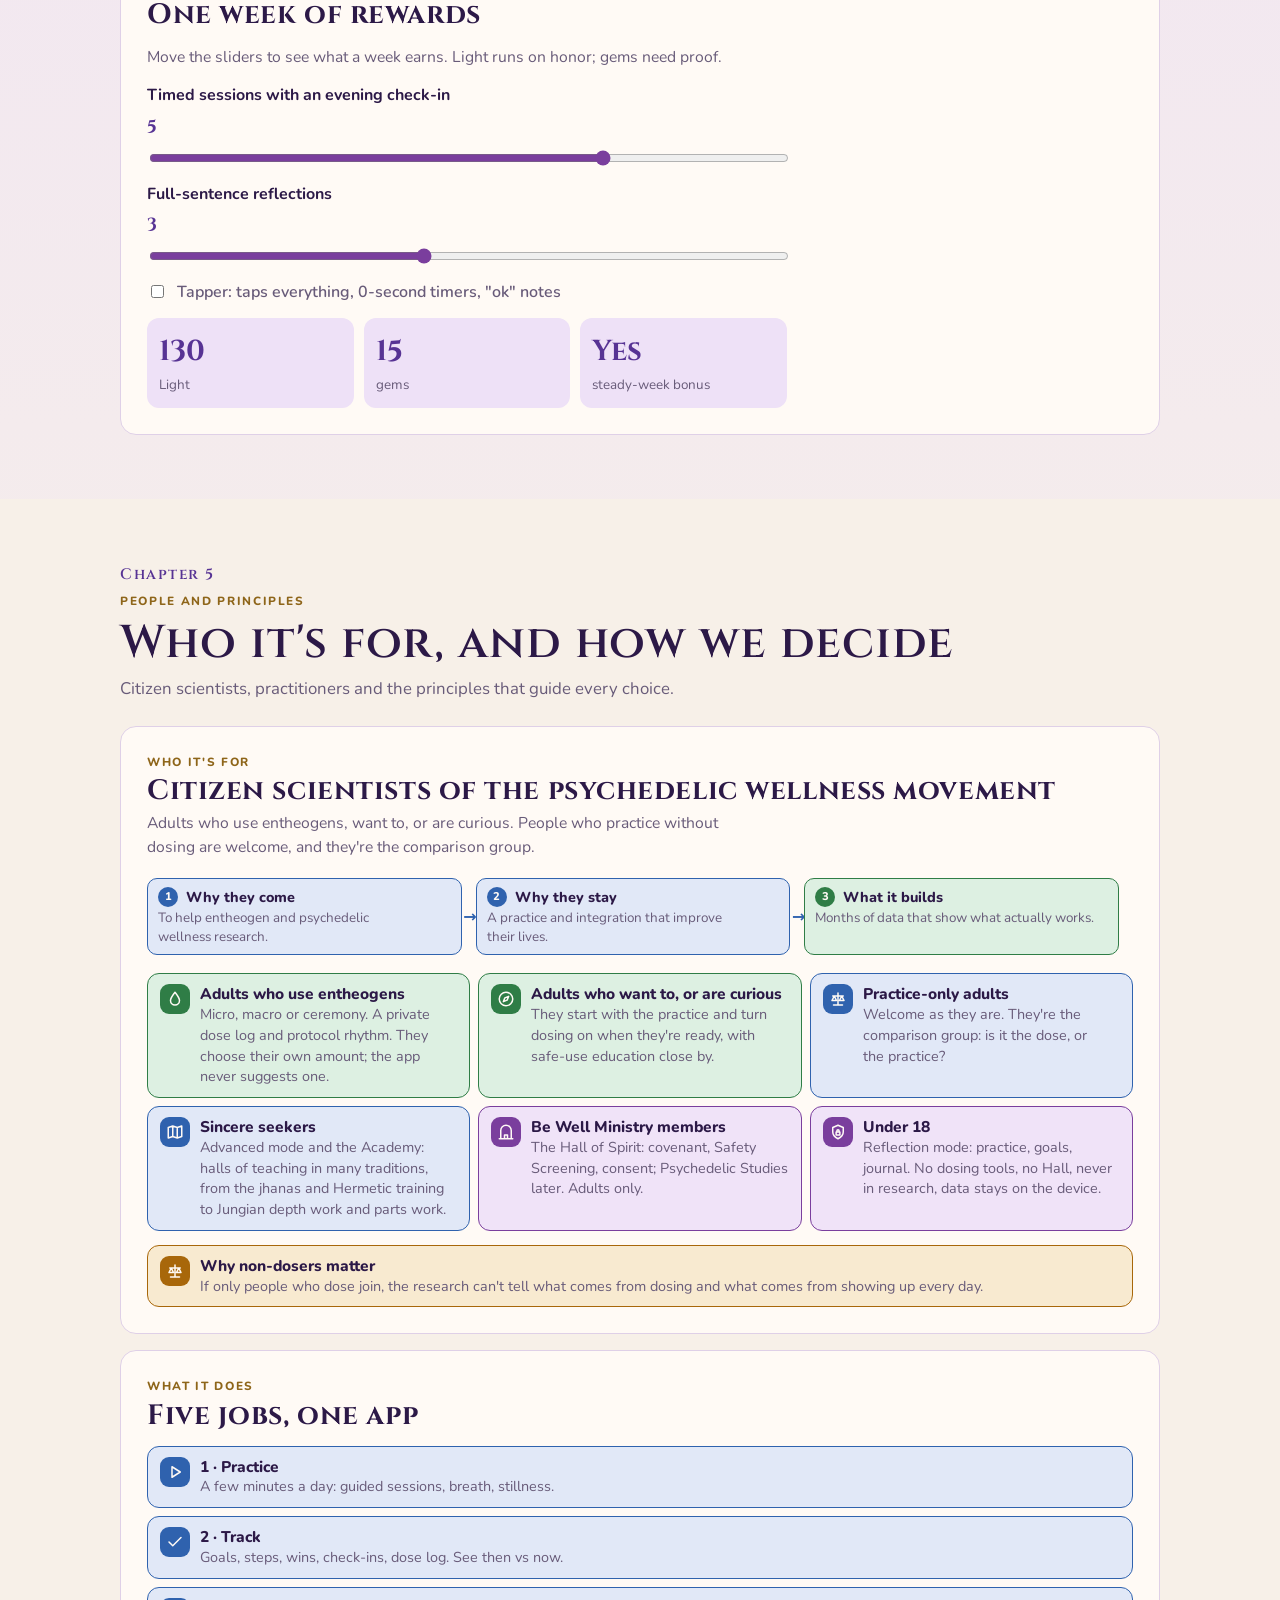
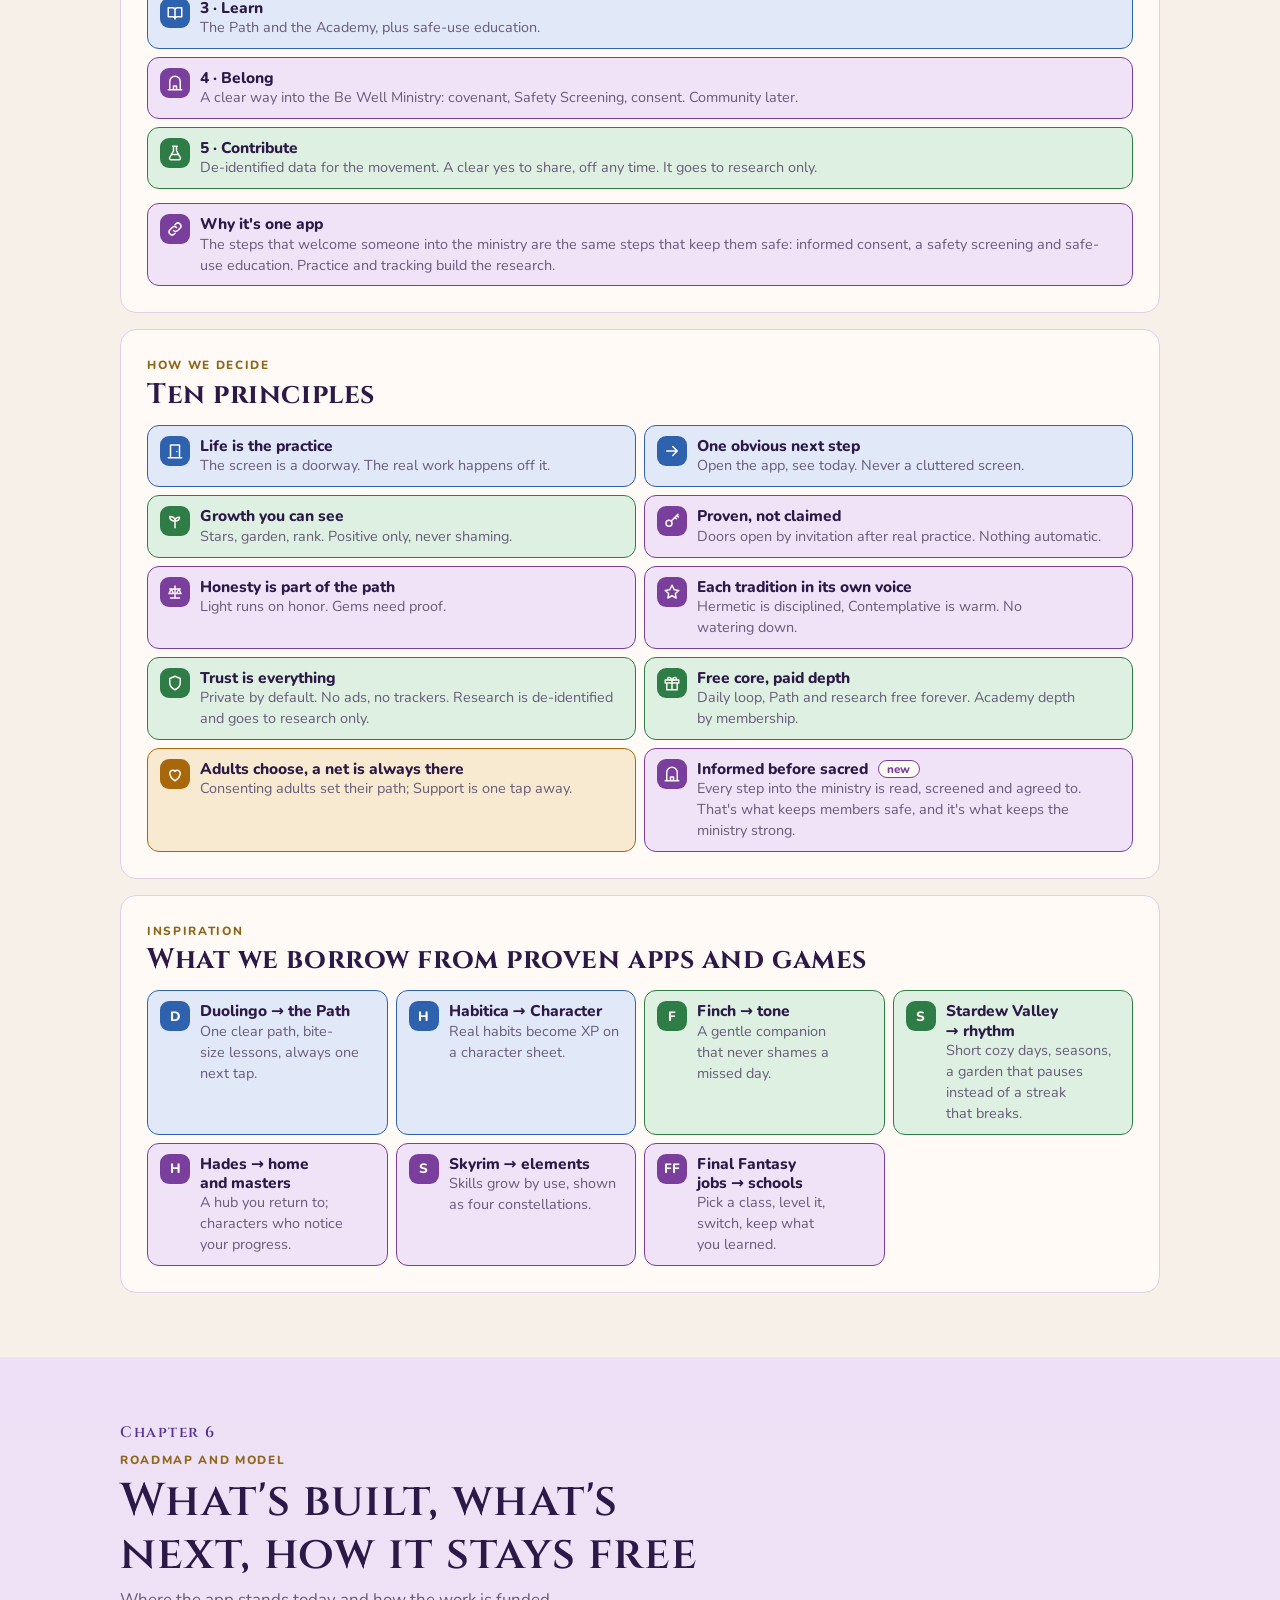
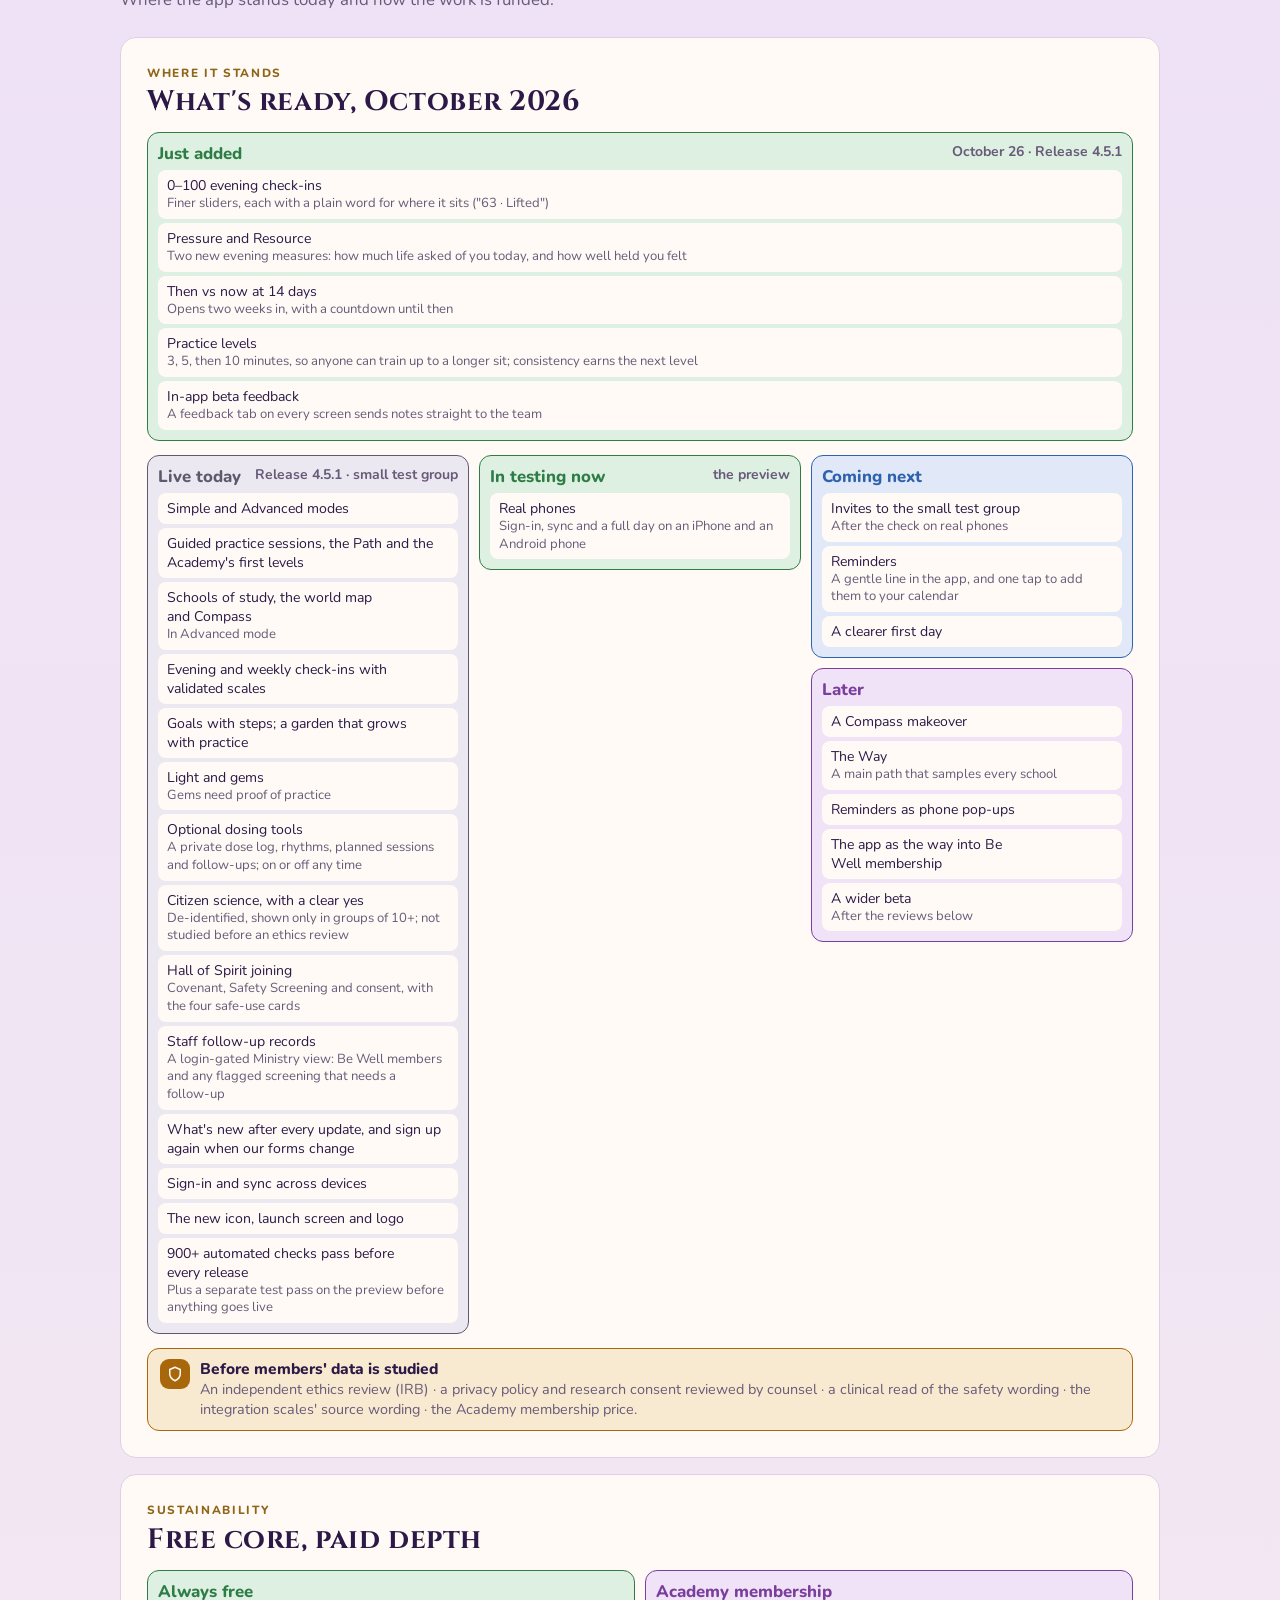
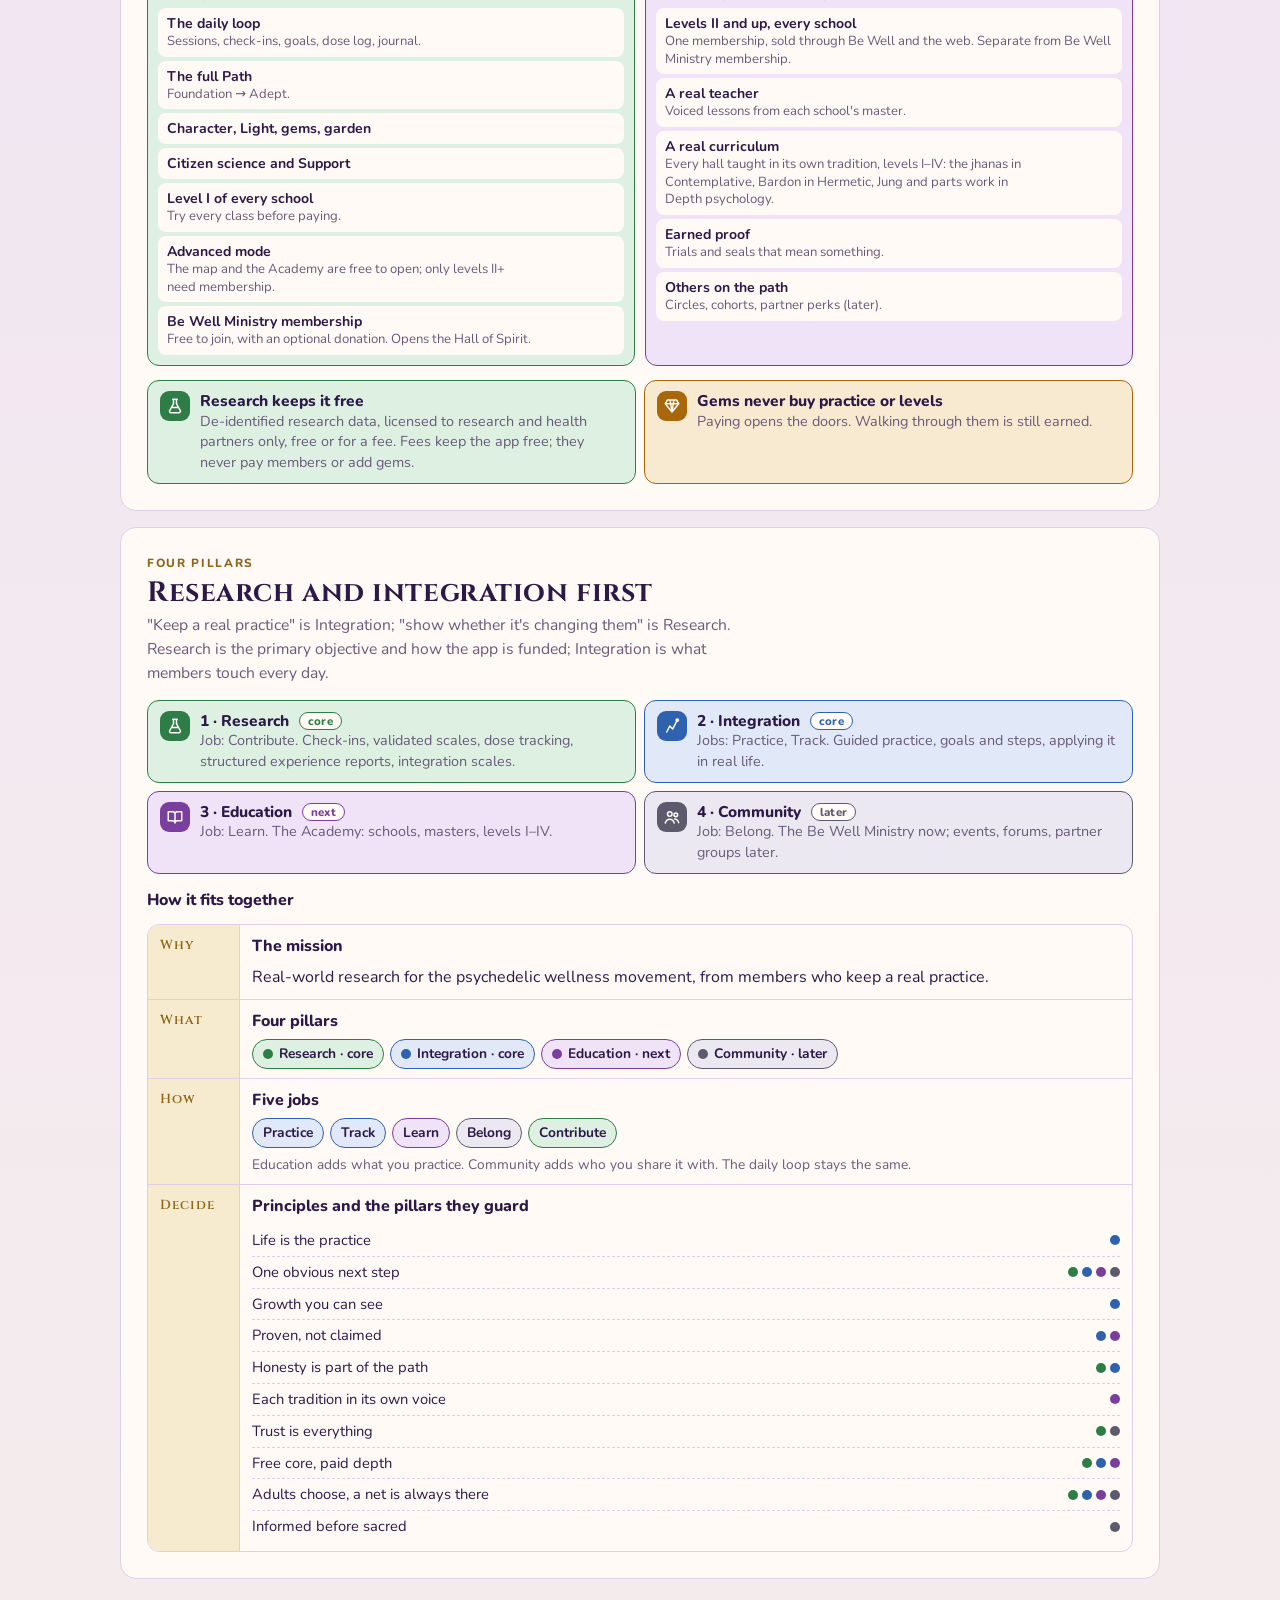
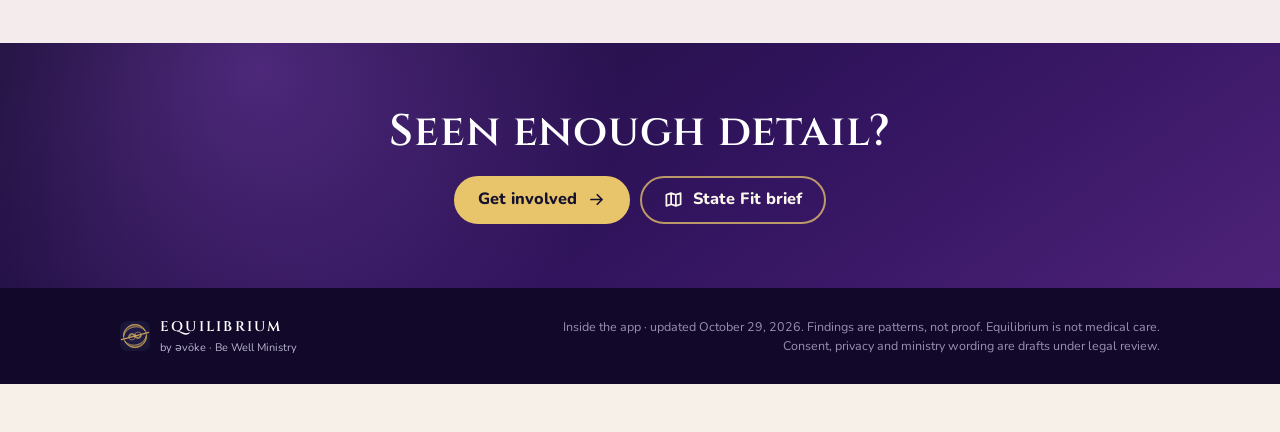
==== commit eb7d0156: "Inside the app (6 chapters, 90-day journey, rewards calculator) + State Fit: pilot page, sortable bo" ====
--- a/full/index.html
+++ b/full/index.html
@@ -3,7 +3,7 @@
 <head>
 <meta charset="utf-8">
 <meta name="viewport" content="width=device-width, initial-scale=1, viewport-fit=cover">
-<title>Equilibrium Full Concept</title>
+<title>Inside Equilibrium</title>
 <meta name="description" content="Equilibrium by ǝvōke: a free daily practice app that helps people keep a real practice, see what changes, and add their experience to psychedelic wellness research.">
 <meta property="og:title" content="Equilibrium · concept overview">
 <meta property="og:description" content="A daily practice app that helps you keep a real practice, see what changes, and add your experience to psychedelic wellness research.">
@@ -284,6 +284,48 @@
   .mark{animation:mk-rock 8s ease-in-out 6.3s both}
   .mark.again{animation:mk-rock 8s ease-in-out both}
 }
+/* Inside the app: home's bands around the detail plates */
+body{padding-left:0;padding-right:0;padding-top:0}
+.ihero{background:radial-gradient(circle at 80% 30%,rgba(143,81,205,.5) 0,rgba(97,46,158,.2) 26%,transparent 50%),linear-gradient(145deg,#150B30 0%,#2A1154 48%,#51277E 100%);color:#FBF6EC;padding:72px max(20px,calc((100% - 1040px)/2)) 64px}
+.ihero-in{max-width:1040px;margin:0 auto;display:grid;gap:16px}
+.ihero .eyebrow{color:#F3D88E;letter-spacing:.18em}
+.ihero h1{font-family:var(--display);font-weight:500;font-size:clamp(40px,6vw,72px);line-height:1.04;letter-spacing:.02em}
+.ihero h1 em{font-style:normal;color:#E8C46B}
+.ihero .lead{font-size:clamp(16px,1.6vw,19px);color:#EEE6FA;max-width:680px}
+.chapnav{display:flex;flex-wrap:wrap;gap:8px;margin-top:8px}
+.chapnav a{display:inline-flex;gap:8px;align-items:center;text-decoration:none;color:#FBF6EC;border:1px solid rgba(232,218,250,.4);border-radius:999px;padding:7px 14px;font-weight:700;font-size:.9rem;background:rgba(255,255,255,.05)}
+.chapnav a span{color:#F3D88E;font-weight:800}
+.chapnav a:hover{border-color:#E8C46B}
+.ihero .back{color:#D8C9E6;font-weight:700;font-size:.92rem}
+.chap{padding:64px max(16px,calc((100% - 1040px)/2));scroll-margin-top:60px}
+.chap:nth-of-type(even){background:linear-gradient(var(--indigo-t),color-mix(in srgb,var(--bg) 70%,var(--indigo-t)))}
+.chap-head{max-width:1040px;margin:0 auto 24px;display:grid;gap:6px}
+.chap-n{font-family:var(--display);color:var(--indigo);font-size:.95rem;letter-spacing:.1em}
+.chap-head h2{font-size:clamp(28px,4vw,46px);font-weight:600}
+.chap-lead{color:var(--muted);font-size:1.05rem;max-width:66ch}
+.shots{display:grid;grid-template-columns:repeat(3,minmax(0,1fr));gap:12px}
+.shots figure{margin:0;display:grid;gap:6px}
+.shots img{display:block;width:100%;height:auto;border-radius:14px;border:1px solid #3A2A5C;box-shadow:0 12px 30px rgba(30,12,60,.2)}
+.shots figcaption{font-size:.84rem;color:var(--muted)}.shots figcaption b{display:block;color:var(--ink)}
+.calc{display:grid;gap:14px;max-width:640px}
+.calc label{display:grid;gap:6px;font-weight:700}
+.calc output{font-family:var(--display);color:var(--indigo);font-size:1.1rem;justify-self:start}
+.calc input[type=range]{width:100%;accent-color:#7A3E9D}
+.calc .tap{display:flex;gap:10px;align-items:center;font-weight:600;color:var(--muted)}
+.calc-out{display:grid;grid-template-columns:repeat(3,1fr);gap:10px}
+.calc-out div{background:var(--indigo-t);border-radius:12px;padding:12px;display:grid}
+.calc-out b{font-family:var(--display);font-size:1.8rem;color:var(--indigo)}
+.calc-out span{font-size:.84rem;color:var(--muted)}
+.icta{text-align:center;padding:64px 20px;background:radial-gradient(circle at 20% 10%,rgba(128,68,187,.48),transparent 35%),linear-gradient(145deg,#170D31,#32145F 58%,#4D2278);color:#fff;display:grid;gap:18px;justify-items:center}
+.icta h2{font-family:var(--display);font-weight:500;font-size:clamp(28px,4vw,44px)}
+.icta .cta-row{display:flex;flex-wrap:wrap;gap:10px;justify-content:center}
+.eqfoot{display:flex;justify-content:space-between;gap:30px;align-items:center;padding:28px max(20px,calc((100% - 1040px)/2));background:#12082A;color:#fff}
+.eqfoot .brand{display:flex;gap:10px;align-items:center}
+.eqfoot b{display:block;font-family:var(--display);font-weight:600;letter-spacing:.16em;font-size:14px}
+.eqfoot small{display:block;font-size:11px;color:#B9B5CF;margin-top:2px}
+.eqfoot p{max-width:620px;color:#9A90AE;font-size:12.5px;text-align:right}
+.eqbar{margin-inline:0 !important}
+@media(max-width:720px){.shots{grid-template-columns:1fr 1fr}.eqfoot{flex-direction:column;align-items:flex-start}.eqfoot p{text-align:left}.calc-out b{font-size:1.4rem}}
 </style>
 </head>
 <body>
@@ -335,263 +377,45 @@
   <symbol id="i-copy" viewBox="0 0 24 24"><rect x="9" y="9" width="11" height="11" rx="2"/><path d="M15 9V5a1 1 0 0 0-1-1H5a1 1 0 0 0-1 1v9a1 1 0 0 0 1 1h4"/></symbol>
 </svg>
 
+
 <header class="eqbar">
   <a class="brand" href="../" aria-label="Equilibrium home"><img src="../icon.svg" alt="" width="34" height="34"><span><b>EQUILIBRIUM</b><small>Balance in motion</small></span></a>
-  <nav aria-label="Site"><a href="../#lock">The model</a><a href="../#why">Why now</a><a href="../#app">The app</a><a href="../states/">State fit</a><a href="./" aria-current="page">Full concept</a><a class="go" href="#connect">Get involved</a></nav>
+  <nav aria-label="Site"><a href="../#lock">The model</a><a href="../#why">Why now</a><a href="../#app">The app</a><a href="../states/">State fit</a><a href="./" aria-current="page">Full concept</a><a class="go" href="../#connect">Get involved</a></nav>
 </header>
-<main class="stack" style="margin-top:20px">
-
-<!-- Cover -->
-<section class="plate cover" aria-label="Cover">
-  <div class="mark" aria-hidden="true">
-    <svg viewBox="-6 -6 212 212">
-      <defs>
-        <clipPath id="mk-clip"><circle cx="100" cy="100" r="99.5"/></clipPath>
-        <mask id="mk-m0" maskUnits="userSpaceOnUse" x="-20" y="-20" width="240" height="240"><circle class="dr d0" cx="100" cy="100" r="94" pathLength="1" transform="rotate(-90 100 100)"/></mask>
-        <mask id="mk-m1" maskUnits="userSpaceOnUse" x="-20" y="-20" width="240" height="240"><line class="dr d1" x1="100" y1="0" x2="100" y2="200" pathLength="1"/></mask>
-        <mask id="mk-m2" maskUnits="userSpaceOnUse" x="-20" y="-20" width="240" height="240"><line class="dr d2" x1="0" y1="100" x2="200" y2="100" pathLength="1"/></mask>
-        <mask id="mk-m3" maskUnits="userSpaceOnUse" x="-20" y="-20" width="240" height="240"><circle class="dr d3" cx="106.87" cy="125.65" r="88.56" pathLength="1" transform="rotate(200 106.87 125.65)"/></mask>
-        <mask id="mk-m4" maskUnits="userSpaceOnUse" x="-20" y="-20" width="240" height="240"><circle class="dr d4" cx="93.13" cy="74.35" r="88.56" pathLength="1" transform="rotate(20 93.13 74.35)"/></mask>
-      </defs>
-      <circle class="dash" cx="100" cy="100" r="94" mask="url(#mk-m0)"/>
-      <g clip-path="url(#mk-clip)">
-        <line class="dash" x1="100" y1="0" x2="100" y2="200" mask="url(#mk-m1)"/>
-        <line class="dash" x1="0" y1="100" x2="200" y2="100" mask="url(#mk-m2)"/>
-      </g>
-      <circle class="dot p0" cx="100" cy="6" r="4"/><circle class="dot p1" cx="194" cy="100" r="4"/><circle class="dot p2" cx="100" cy="194" r="4"/><circle class="dot p3" cx="6" cy="100" r="4"/>
-      <g class="ring">
-        <g clip-path="url(#mk-clip)">
-          <circle class="dash" cx="106.87" cy="125.65" r="88.56" mask="url(#mk-m3)"/>
-          <circle class="dash" cx="93.13" cy="74.35" r="88.56" mask="url(#mk-m4)"/>
-        </g>
-        <circle class="thin t0" cx="100" cy="100" r="80" pathLength="1" transform="rotate(-160 100 100)"/>
-        <circle class="thin t1" cx="78.75" cy="105.70" r="22" pathLength="1" transform="rotate(195 78.75 105.70)"/>
-        <circle class="thin t2" cx="121.25" cy="94.30" r="22" pathLength="1" transform="rotate(15 121.25 94.30)"/>
-        <path class="form f0" d="M20.30 106.97 A80 80 0 0 1 172.50 66.19 A88.56 88.56 0 0 0 20.30 106.97 Z" pathLength="1"/>
-        <path class="form f1" d="M20.30 106.97 A80 80 0 0 1 172.50 66.19 A88.56 88.56 0 0 0 20.30 106.97 Z" pathLength="1" transform="rotate(180 100 100)"/>
-        <path class="form f2" d="M57.50 111.39 A22 22 0 0 1 100 100 A24.29 24.29 0 0 0 57.50 111.39 Z" pathLength="1"/>
-        <path class="form f3" d="M57.50 111.39 A22 22 0 0 1 100 100 A24.29 24.29 0 0 0 57.50 111.39 Z" pathLength="1" transform="rotate(180 100 100)"/>
-        <line class="needle" x1="3.41" y1="125.88" x2="196.59" y2="74.12" pathLength="1"/>
-        <circle class="dot ctr" cx="100" cy="100" r="4"/>
-      </g>
-    </svg>
-  </div>
-  <p class="eyebrow">ǝvōke · Be Well · full concept · October 2026</p>
-  <div class="lockup"><h1>EQUILIBRIUM</h1><p class="balance">Balance in motion</p></div>
-  <p class="tag">A daily practice app that helps you keep a real practice, see what changes, and add your experience to psychedelic wellness research.</p>
-  <p class="motto">Duolingo for inner work: practice off screen, grow on screen.</p>
-  <div class="row">
-    <span class="pill">Free to members</span>
-    <span class="pill">No ads, no trackers</span>
-    <span class="pill">Research only</span>
-  </div>
-  <div class="cta-row">
-    <a class="cta-btn" href="#connect">Invest or collaborate <svg aria-hidden="true"><use href="#i-arrow"/></svg></a>
-    <a class="cta-btn ghost" href="../">The short overview</a>
-  </div>
-</section>
-
-<nav class="toc" aria-label="Sections">
-  <div class="toc-links">
-    <a href="#mission"><span>01</span>Mission</a>
-    <a href="#jobs"><span>02</span>Five jobs</a>
-    <a href="#who"><span>03</span>Who it's for</a>
-    <a href="#measures"><span>04</span>What it measures</a>
-    <a href="#pillars"><span>05</span>Pillars</a>
-    <a href="#layers"><span>06</span>Layers</a>
-    <a href="#modes"><span>07</span>Two modes</a>
-    <a href="#day"><span>08</span>A day</a>
-    <a href="#principles"><span>09</span>Principles</a>
-    <a href="#borrow"><span>10</span>Inspiration</a>
-    <a href="#rewards"><span>11</span>Rewards</a>
-    <a href="#trust"><span>12</span>Trust and data</a>
-    <a href="#free"><span>13</span>Free vs Academy</a>
-    <a href="#status"><span>14</span>What's ready</a>
-  </div>
-  <div class="toc-pins">
-    <a href="../states/" class="toc-state"><svg aria-hidden="true"><use href="#i-map"/></svg>State fit</a>
-    <a href="#connect" class="toc-cta"><span>15</span>Invest · Collaborate</a>
-  </div>
-</nav>
-
-<!-- State fit · feature -->
-<section class="plate feature" id="state-fit" aria-labelledby="h-statefit">
-  <div class="head"><p class="eyebrow">State fit brief</p><h2 id="h-statefit">Where Equilibrium fits, state by state</h2></div>
-  <p class="lede">Which legalizing and decriminalizing states would gain most from long-term, real-world data on practice and plant medicine, and why New Mexico comes first.</p>
-  <div class="cards c3">
-    <a class="card good" href="../states/#newmexico"><div class="ic"><svg><use href="#i-target"/></svg></div><div><h3>New Mexico first</h3><p>Its new psilocybin program hasn't set what it measures yet.</p></div></a>
-    <a class="card proc" href="../states/#board"><div class="ic"><svg><use href="#i-map"/></svg></div><div><h3>The state fit board</h3><p>States scored on six things, from legal access to timing.</p></div></a>
-    <a class="card rule" href="../states/#lock"><div class="ic"><svg><use href="#i-key"/></svg></div><div><h3>The combination lock</h3><p>For some people the dials have to line up. How the app finds which ones.</p></div></a>
-  </div>
-  <a class="feature-btn" href="../states/">Open the State Fit brief <svg aria-hidden="true"><use href="#i-arrow"/></svg></a>
-</section>
-
-<!-- 01 · Mission -->
-<section class="plate" id="mission" aria-labelledby="h-mission">
-  <div class="head"><p class="eyebrow">01 · Why it exists</p><h2 id="h-mission">Mission</h2></div>
-  <div class="mission">
-    <p class="eyebrow">Mission</p>
-    <p class="m">Real-world research for the entheogen and psychedelic wellness movement, from members who keep a real practice.</p>
-    <p class="e">Ethos: help people keep a real practice, and show whether it's changing them.</p>
-  </div>
-  <div class="cards c2">
-    <div class="card neut"><div class="ic"><svg><use href="#i-question"/></svg></div><div><h3>The problem</h3><p>Consistency is the hard part of any self-work, and no one can yet show what actually helps.</p></div></div>
-    <div class="card good"><div class="ic"><svg><use href="#i-target"/></svg></div><div><h3>The answer</h3><p>Make showing up rewarding, then measure before and after, so members and the movement can see the real effect.</p></div></div>
-  </div>
-  <h3 class="sub">The daily loop</h3>
+<section class="ihero" aria-labelledby="h-inside">
+  <div class="ihero-in">
+    <p class="eyebrow">Inside the app · the full concept</p>
+    <h1 id="h-inside">How Equilibrium <em>works.</em></h1>
+    <p class="lead">The overview shows why it matters. This is the detail: a member's first 90 days, the research methods, the two modes, the rewards and the roadmap.</p>
+    <nav class="chapnav" aria-label="Chapters">
+      <a href="#journey"><span>1</span>First 90 days</a><a href="#methods"><span>2</span>Research methods</a><a href="#modes"><span>3</span>Simple + Advanced</a><a href="#rewards"><span>4</span>Rewards</a><a href="#people"><span>5</span>People + principles</a><a href="#roadmap"><span>6</span>Roadmap + model</a>
+    </nav>
+    <a class="back" href="../">← Back to the overview</a>
+  </div>
+</section>
+<main>
+<section class="chap" id="journey" aria-labelledby="h-journey">
+  <div class="chap-head"><p class="chap-n">Chapter 1</p><p class="eyebrow">A member's journey</p><h2 id="h-journey">A member's first 90 days</h2><p class="chap-lead">What a member actually does, day by day, and what the app shows back.</p></div>
+  <div class="stack">
+<section class="plate" aria-labelledby="h-90">
+  <div class="head"><p class="eyebrow">The first 90 days</p><h2 id="h-90">From first open to real change</h2></div>
   <div class="steps">
-    <div class="step"><span class="n">1</span><h3>Practice</h3><p>Off screen: sit, breathe, walk, study, dose if opted in.</p></div>
-    <div class="step"><span class="n">2</span><h3>Reflect + check in</h3><p>One line about the session, 30 seconds in the evening.</p></div>
-    <div class="step"><span class="n">3</span><h3>Character grows</h3><p>Light, element stars, garden, rank.</p></div>
-    <div class="step final"><span class="n">4</span><h3>Real change shows</h3><p>Starting point vs now, for you and for research.</p></div>
-  </div>
-  <div class="take"><p>A timed practice plus the evening check-in is <b>a day that counts.</b></p></div>
-</section>
-
-<!-- 02 · Five jobs -->
-<section class="plate" id="jobs" aria-labelledby="h-jobs">
-  <div class="head"><p class="eyebrow">02 · What it does</p><h2 id="h-jobs">Five jobs, one app</h2></div>
-  <div class="cards">
-    <div class="card proc"><div class="ic"><svg><use href="#i-play"/></svg></div><div><h3>1 · Practice</h3><p>A few minutes a day: guided sessions, breath, stillness.</p></div></div>
-    <div class="card proc"><div class="ic"><svg><use href="#i-check"/></svg></div><div><h3>2 · Track</h3><p>Goals, steps, wins, check-ins, dose log. See then vs now.</p></div></div>
-    <div class="card proc"><div class="ic"><svg><use href="#i-book"/></svg></div><div><h3>3 · Learn</h3><p>The Path and the Academy, plus safe-use education.</p></div></div>
-    <div class="card rule"><div class="ic"><svg><use href="#i-temple"/></svg></div><div><h3>4 · Belong</h3><p>A clear way into the Be Well Ministry: covenant, Safety Screening, consent. Community later.</p></div></div>
-    <div class="card good"><div class="ic"><svg><use href="#i-flask"/></svg></div><div><h3>5 · Contribute</h3><p>De-identified data for the movement. A clear yes to share, off any time. It goes to research only.</p></div></div>
-  </div>
-  <div class="card rule"><div class="ic"><svg><use href="#i-link"/></svg></div><div><h3>Why it's one app</h3><p>The steps that welcome someone into the ministry are the same steps that keep them safe: informed consent, a safety screening and safe-use education. Practice and tracking build the research.</p></div></div>
-</section>
-
-<!-- 03 · Who it's for -->
-<section class="plate" id="who" aria-labelledby="h-who">
-  <div class="head"><p class="eyebrow">03 · Who it's for</p><h2 id="h-who">Citizen scientists of the psychedelic wellness movement</h2>
-  <p class="lede">Adults who use entheogens, want to, or are curious. People who practice without dosing are welcome, and they're the comparison group.</p></div>
-  <div class="steps">
-    <div class="step"><span class="n">1</span><h3>Why they come</h3><p>To help entheogen and psychedelic wellness research.</p></div>
-    <div class="step"><span class="n">2</span><h3>Why they stay</h3><p>A practice and integration that improve their lives.</p></div>
-    <div class="step final"><span class="n">3</span><h3>What it builds</h3><p>Months of data that show what actually works.</p></div>
-  </div>
-  <div class="cards c3">
-    <div class="card good"><div class="ic"><svg><use href="#i-drop"/></svg></div><div><h3>Adults who use entheogens</h3><p>Micro, macro or ceremony. A private dose log and protocol rhythm. They choose their own amount; the app never suggests one.</p></div></div>
-    <div class="card good"><div class="ic"><svg><use href="#i-compass"/></svg></div><div><h3>Adults who want to, or are curious</h3><p>They start with the practice and turn dosing on when they're ready, with safe-use education close by.</p></div></div>
-    <div class="card proc"><div class="ic"><svg><use href="#i-scale"/></svg></div><div><h3>Practice-only adults</h3><p>Welcome as they are. They're the comparison group: is it the dose, or the practice?</p></div></div>
-    <div class="card proc"><div class="ic"><svg><use href="#i-map"/></svg></div><div><h3>Sincere seekers</h3><p>Advanced mode and the Academy: halls of teaching in many traditions, from the jhanas and Hermetic training to Jungian depth work and parts work.</p></div></div>
-    <div class="card rule"><div class="ic"><svg><use href="#i-temple"/></svg></div><div><h3>Be Well Ministry members</h3><p>The Hall of Spirit: covenant, Safety Screening, consent; Psychedelic Studies later. Adults only.</p></div></div>
-    <div class="card rule"><div class="ic"><svg><use href="#i-lock"/></svg></div><div><h3>Under 18</h3><p>Reflection mode: practice, goals, journal. No dosing tools, no Hall, never in research, data stays on the device.</p></div></div>
-  </div>
-  <div class="card warn"><div class="ic"><svg><use href="#i-scale"/></svg></div><div><h3>Why non-dosers matter</h3><p>If only people who dose join, the research can't tell what comes from dosing and what comes from showing up every day.</p></div></div>
-</section>
-
-<!-- 04 · What it measures -->
-<section class="plate" id="measures" aria-labelledby="h-measures">
-  <div class="head"><p class="eyebrow">04 · The research</p><h2 id="h-measures">What it measures, and why it's different</h2>
-  <p class="lede">Equilibrium follows each member for months to see which mix of daily practices, with or without plant medicines, goes with real change. Because it counts the people who don't respond too, it can show what works for whom, not just on average.</p></div>
-  <div class="cards c2">
-    <div class="card good"><div class="ic"><svg><use href="#i-moon"/></svg></div><div><h3>Every evening</h3><p>Mood, energy, stress, focus, sleep, pressure and resource, on 0–100 sliders. Dosed, practiced, worked on a goal.</p></div></div>
-    <div class="card good"><div class="ic"><svg><use href="#i-calendar"/></svg></div><div><h3>Every week</h3><p>Validated scales (WHO-5, PHQ-2, GAD-2; PSS-4 monthly), side effects with severity, a safety question.</p></div></div>
-    <div class="card good"><div class="ic"><svg><use href="#i-pulse"/></svg></div><div><h3>Dose and practice days</h3><p>Micro, macro or none, compared with each person's own off days and starting point.</p></div></div>
-    <div class="card good"><div class="ic"><svg><use href="#i-trophy"/></svg></div><div><h3>Real-life function</h3><p>Goals, steps and wins, as weekly counts.</p></div></div>
-  </div>
-  <h3 class="sub">Different because</h3>
-  <div class="cards c2">
-    <div class="card proc"><div class="ic"><svg><use href="#i-hourglass"/></svg></div><div><h3>Months, not weeks</h3><p>Each person is followed from their starting point for a year and more.</p></div></div>
-    <div class="card proc"><div class="ic"><svg><use href="#i-swap"/></svg></div><div><h3>Each person vs their own start</h3><p>Change is measured against the member's own baseline.</p></div></div>
-    <div class="card proc"><div class="ic"><svg><use href="#i-sparkle"/></svg></div><div><h3>Many practices, not one medicine</h3><p>Breath, stillness, movement, goals, with or without a dose.</p></div></div>
-    <div class="card proc"><div class="ic"><svg><use href="#i-users"/></svg></div><div><h3>Everyone counts</h3><p>Non-dosers and non-responders are part of the picture.</p></div></div>
-  </div>
-  <h3 class="sub">Structured experience report</h3>
-  <div class="steps">
-    <div class="step"><span class="n">1</span><h3>Before</h3><p>Intention, set, setting, mood.</p></div>
-    <div class="step"><span class="n">2</span><h3>The dose</h3><p>Offering, amount and time, from the dose log.</p></div>
-    <div class="step"><span class="n">3</span><h3>The experience</h3><p>Timeline, effects checklist, the member's own story.</p></div>
-    <div class="step"><span class="n">4</span><h3>After</h3><p>Next-day check-in and integration questions.</p></div>
-    <div class="step final"><span class="n">5</span><h3>Follow-ups</h3><p>One week, one month, three months: what changed?</p></div>
-  </div>
-  <div class="take"><p>Every step is structured data. The story itself stays private to the member. Findings are reported as <b>patterns, not proof,</b> until an independent ethics review.</p></div>
-  <a class="card good" href="../states/" style="text-decoration:none;color:inherit"><div class="ic"><svg><use href="#i-map"/></svg></div><div><h3>Where it fits, state by state</h3><p>Which legalizing and decriminalizing states would gain most from this data, with New Mexico first. <b style="color:var(--indigo)">Open the State Fit brief →</b></p></div></a>
-</section>
-
-<!-- 05 · Pillars -->
-<section class="plate" id="pillars" aria-labelledby="h-pillars">
-  <div class="head"><p class="eyebrow">05 · Four pillars</p><h2 id="h-pillars">Research and integration first</h2>
-  <p class="lede">"Keep a real practice" is Integration; "show whether it's changing them" is Research. Research is the primary objective and how the app is funded; Integration is what members touch every day.</p></div>
-  <div class="cards c2">
-    <div class="card good"><div class="ic"><svg><use href="#i-flask"/></svg></div><div><h3>1 · Research <span class="badge">core</span></h3><p>Job: Contribute. Check-ins, validated scales, dose tracking, structured experience reports, integration scales.</p></div></div>
-    <div class="card proc"><div class="ic"><svg><use href="#i-route"/></svg></div><div><h3>2 · Integration <span class="badge">core</span></h3><p>Jobs: Practice, Track. Guided practice, goals and steps, applying it in real life.</p></div></div>
-    <div class="card rule"><div class="ic"><svg><use href="#i-book"/></svg></div><div><h3>3 · Education <span class="badge">next</span></h3><p>Job: Learn. The Academy: schools, masters, levels I–IV.</p></div></div>
-    <div class="card neut"><div class="ic"><svg><use href="#i-users"/></svg></div><div><h3>4 · Community <span class="badge">later</span></h3><p>Job: Belong. The Be Well Ministry now; events, forums, partner groups later.</p></div></div>
-  </div>
-  <h3 class="sub">How it fits together</h3>
-  <div class="fit">
-    <div class="fit-row"><span class="fit-k">Why</span><div class="fit-v"><b>The mission</b><span>Real-world research for the psychedelic wellness movement, from members who keep a real practice.</span></div></div>
-    <div class="fit-row"><span class="fit-k">What</span><div class="fit-v"><b>Four pillars</b><span class="chips"><span class="chip good"><i class="dot"></i>Research · core</span><span class="chip proc"><i class="dot"></i>Integration · core</span><span class="chip rule"><i class="dot"></i>Education · next</span><span class="chip neut"><i class="dot"></i>Community · later</span></span></div></div>
-    <div class="fit-row"><span class="fit-k">How</span><div class="fit-v"><b>Five jobs</b><span class="chips"><span class="chip proc">Practice</span><span class="chip proc">Track</span><span class="chip rule">Learn</span><span class="chip neut">Belong</span><span class="chip good">Contribute</span></span><span class="muted" style="font-size:.86rem">Education adds what you practice. Community adds who you share it with. The daily loop stays the same.</span></div></div>
-    <div class="fit-row"><span class="fit-k">Decide</span><div class="fit-v"><b>Principles and the pillars they guard</b>
-      <ul class="plist">
-        <li>Life is the practice <span class="dots"><i class="dot proc"></i></span></li>
-        <li>One obvious next step <span class="dots"><i class="dot good"></i><i class="dot proc"></i><i class="dot rule"></i><i class="dot neut"></i></span></li>
-        <li>Growth you can see <span class="dots"><i class="dot proc"></i></span></li>
-        <li>Proven, not claimed <span class="dots"><i class="dot proc"></i><i class="dot rule"></i></span></li>
-        <li>Honesty is part of the path <span class="dots"><i class="dot good"></i><i class="dot proc"></i></span></li>
-        <li>Each tradition in its own voice <span class="dots"><i class="dot rule"></i></span></li>
-        <li>Trust is everything <span class="dots"><i class="dot good"></i><i class="dot neut"></i></span></li>
-        <li>Free core, paid depth <span class="dots"><i class="dot good"></i><i class="dot proc"></i><i class="dot rule"></i></span></li>
-        <li>Adults choose, a net is always there <span class="dots"><i class="dot good"></i><i class="dot proc"></i><i class="dot rule"></i><i class="dot neut"></i></span></li>
-        <li>Informed before sacred <span class="dots"><i class="dot neut"></i></span></li>
-      </ul></div></div>
-  </div>
-</section>
-
-<!-- 06 · Layers -->
-<section class="plate" id="layers" aria-labelledby="h-layers">
-  <div class="head"><p class="eyebrow">06 · Structure</p><h2 id="h-layers">Three layers on a science base</h2></div>
-  <div class="cards">
-    <div class="card rule"><div class="ic"><svg><use href="#i-book"/></svg></div><div><h3>Layer 3 · The Academy <span class="badge">level I free · II+ membership</span></h3><p>Halls of teaching from many traditions, each taught in its own voice by its own master. Levels I–IV, trials. Up to two at a time, like an RPG job system.</p></div></div>
-    <div class="card proc"><div class="ic"><svg><use href="#i-route"/></svg></div><div><h3>Layer 2 · The Path <span class="badge">free</span></h3><p>Universal main rank: Foundation → Acolyte → Initiate → Adept. Short lessons. Rank rises only by invitation after real practice.</p></div></div>
-    <div class="card good"><div class="ic"><svg><use href="#i-sun"/></svg></div><div><h3>Layer 1 · The daily loop <span class="badge">free</span></h3><p>Guided session, top 3 goals, dose log (if opted in), evening check-in, journal, wins. A few minutes a day.</p></div></div>
-    <div class="card neut"><div class="ic"><svg><use href="#i-flask"/></svg></div><div><h3>Underneath · Citizen science <span class="badge">free · a clear yes</span></h3><p>Check-ins feed a de-identified research copy only after a clear yes. Turning it off takes two steps, any time. Every feature works without sharing.</p></div></div>
-  </div>
-  <h3 class="sub">The Academy's halls of teaching</h3>
-  <div class="cards c3">
-    <div class="card rule"><div class="ic"><svg><use href="#i-orbit"/></svg></div><div><h3>Contemplative <span class="badge">live · I–II</span></h3><p>Mindful breathing and walking, the jhanas, insight (noting), loving-kindness. The suggested first hall.</p></div></div>
-    <div class="card rule"><div class="ic"><svg><use href="#i-temple"/></svg></div><div><h3>Hermetic <span class="badge">live · I–II</span></h3><p>Franz Bardon's <i>Initiation into Hermetics</i>: thought control, the soul mirror, conscious breathing, elemental balance.</p></div></div>
-    <div class="card rule"><div class="ic"><svg><use href="#i-keyhole"/></svg></div><div><h3>Depth psychology <span class="badge">planned</span></h3><p>Two strands: Jung's shadow work, dreams, active imagination and archetypes, and parts work, getting to know the different parts of yourself. Parts work may grow into its own hall.</p></div></div>
-    <div class="card rule"><div class="ic"><svg><use href="#i-wind"/></svg></div><div><h3>Body and breath <span class="badge">planned</span></h3><p>Body scan and yoga nidra, slow breathing, qigong and yoga flows, time in nature.</p></div></div>
-    <div class="card rule"><div class="ic"><svg><use href="#i-sprout"/></svg></div><div><h3>Psychedelic Studies <span class="badge">planned · Be Well</span></h3><p>A hall inside the Hall of Spirit for adult Be Well members: the history of sacred plant use; set, setting and ceremony; safety and harm reduction; integration; ethics and care for others.</p></div></div>
-    <div class="card neut"><div class="ic"><svg><use href="#i-plus"/></svg></div><div><h3>More halls to come</h3><p>Other traditions of meditation, healing and self-mastery, each with its own master and levels.</p></div></div>
-  </div>
-  <div class="card proc"><div class="ic"><svg><use href="#i-route"/></svg></div><div><h3>The Way <span class="badge">next</span></h3><p>The main path that runs through every hall: each rank samples the basics of every school, and the halls open beside it.</p></div></div>
-  <div class="take"><p>A new member only has to understand the bottom layer. The higher layers reveal themselves as they climb. <b>Simple mode</b> shows the daily loop, the Path and Contemplative I practices; <b>Advanced mode</b> opens the map and the Academy.</p></div>
-</section>
-
-<!-- 07 · Two modes -->
-<section class="plate" id="modes" aria-labelledby="h-modes">
-  <div class="head"><p class="eyebrow">07 · Two modes + app map</p><h2 id="h-modes">Simple first. Advanced when you're ready.</h2>
-  <p class="lede">Everyone starts in Simple: one calm Today screen, no long scrolls. Advanced is free and opt in; it opens the world map and the Academy around the same daily loop.</p></div>
-  <div class="cols">
-    <div class="col good"><h3><span>Simple</span><small>default</small></h3><ul>
-      <li><b>Today</b><small>Opens here. One Begin card (the next Path lesson), then goals, dose log (if opted in) and evening check-in.</small></li>
-      <li><b>Progress</b><small>Path rank and lessons, goals, wins, then vs now, Light and gems, garden. "Go deeper" at the bottom: the Hall of Spirit and Advanced mode.</small></li>
-      <li><b>Journal</b><small>Reflections, check-in notes, experience reports.</small></li>
-    </ul></div>
-    <div class="col rule"><h3><span>Advanced</span><small>opt in, free</small></h3><ul>
-      <li><b>World</b><small>Opens here. Academy map with the Path, school buildings, the garden and the Hall of Spirit. A collapsible Today tray on top.</small></li>
-      <li><b>Character</b><small>Rank bar, element constellations, classes, wins, goals, bag, gems, settings.</small></li>
-      <li><b>Journal</b><small>Everything in Simple, plus Compass and the soul mirror once unlocked.</small></li>
-    </ul></div>
-  </div>
-  <div class="cards c2">
-    <div class="card proc"><div class="ic"><svg><use href="#i-route"/></svg></div><div><h3>The Path lives in both</h3><p>Its next lesson fills Today's Begin card; its rank and lessons sit in Progress (Character in Advanced).</p></div></div>
-    <div class="card good"><div class="ic"><svg><use href="#i-wind"/></svg></div><div><h3>Breath and stillness from day one</h3><p>Simple's "Other practices" are Contemplative Level I: mindful breathing, listening, body scan, ten quiet minutes, the mindful walk, three thanks.</p></div></div>
-    <div class="card rule"><div class="ic"><svg><use href="#i-arrow"/></svg></div><div><h3>Practice carries in</h3><p>Shelf practice is saved now. If you later join Contemplative, it counts toward Level I. Joining stays a choice, by invitation.</p></div></div>
-    <div class="card rule"><div class="ic"><svg><use href="#i-temple"/></svg></div><div><h3>Hall of Spirit · Be Well Ministry</h3><p>A wing of the academy for adult members, free to join with an optional donation. Joining is read, screened and agreed to: the covenant, a Safety Screening and informed consent.</p></div></div>
-    <div class="card proc"><div class="ic"><svg><use href="#i-orbit"/></svg></div><div><h3>One journey</h3><p>Everything you record lives in one journey, so nothing gets split or lost, and data is recorded the same way for everyone.</p></div></div>
-    <div class="card warn"><div class="ic"><svg><use href="#i-heart"/></svg></div><div><h3>Support on every screen</h3><p>A Support button floats on every screen in both modes, with psychedelic peer support first.</p></div></div>
-  </div>
-</section>
-
-<!-- 08 · A day -->
+    <div class="step plain"><span class="n">1</span><h3>Day 1</h3><p>Name, age range, an optional safety check and a 5-minute starting point. Opens in Simple mode on Today.</p></div>
+    <div class="step"><span class="n">2</span><h3>Days 2–13</h3><p>A few timed minutes, then a 30-second evening check-in. Practice levels start at 3 minutes.</p></div>
+    <div class="step"><span class="n">3</span><h3>Day 14</h3><p>Then vs now opens: her start beside her recent weeks.</p></div>
+    <div class="step"><span class="n">4</span><h3>Weeks 3–8</h3><p>The Compass wakes after 3 check-ins in a week and starts pointing; the teacher offers longer practices.</p></div>
+    <div class="step final"><span class="n">✓</span><h3>Month 3</h3><p>A rank invitation after real practice; weekly scales show change from her own start.</p></div>
+  </div>
+  <div class="shots">
+    <figure><a href="../img/alpha-compass.jpg" target="_blank" rel="noopener"><img src="../img/alpha-compass.jpg" alt="The Compass in the working alpha." width="760" height="893" loading="lazy"></a><figcaption><b>Compass</b>This week's pull</figcaption></figure>
+    <figure><a href="../img/alpha-compass-over-time.jpg" target="_blank" rel="noopener"><img src="../img/alpha-compass-over-time.jpg" alt="Compass over time in the working alpha." width="760" height="1193" loading="lazy"></a><figcaption><b>Compass over time</b>8 weeks, week by week</figcaption></figure>
+    <figure><a href="../img/alpha-then-vs-now.jpg" target="_blank" rel="noopener"><img src="../img/alpha-then-vs-now.jpg" alt="Then vs now in the working alpha." width="760" height="1343" loading="lazy"></a><figcaption><b>Then vs now</b>Start beside recent weeks</figcaption></figure>
+  </div>
+  <p class="lede" style="font-size:.86rem">Real screens from the working alpha, with a test member and test history.</p>
+</section>
+
 <section class="plate" id="day" aria-labelledby="h-day">
-  <div class="head"><p class="eyebrow">08 · Wireframes</p><h2 id="h-day">A day in Equilibrium</h2>
+  <div class="head"><p class="eyebrow">Wireframes</p><h2 id="h-day">A day in Equilibrium</h2>
   <p class="lede">Clean wireframes for structure only. The app itself is flat and simple for now; painted art may come later.</p></div>
   <div class="phones">
 
@@ -701,78 +525,40 @@
     </div><figcaption><b>Anytime · Journal</b>What you've lived. Private.</figcaption></figure>
   </div>
 </section>
-
-<!-- 09 · Principles -->
-<section class="plate" id="principles" aria-labelledby="h-principles">
-  <div class="head"><p class="eyebrow">09 · How we decide</p><h2 id="h-principles">Ten principles</h2></div>
+  </div>
+</section>
+<section class="chap" id="methods" aria-labelledby="h-methods">
+  <div class="chap-head"><p class="chap-n">Chapter 2</p><p class="eyebrow">Research methods</p><h2 id="h-methods">How the evidence is collected</h2><p class="chap-lead">Every measure, every scale, and the rules that keep it private.</p></div>
+  <div class="stack">
+<section class="plate" id="measures" aria-labelledby="h-measures">
+  <div class="head"><p class="eyebrow">The research</p><h2 id="h-measures">What it measures, and why it's different</h2>
+  <p class="lede">Equilibrium follows each member for months to see which mix of daily practices, with or without plant medicines, goes with real change. Because it counts the people who don't respond too, it can show what works for whom, not just on average.</p></div>
   <div class="cards c2">
-    <div class="card proc"><div class="ic"><svg><use href="#i-door"/></svg></div><div><h3>Life is the practice</h3><p>The screen is a doorway. The real work happens off it.</p></div></div>
-    <div class="card proc"><div class="ic"><svg><use href="#i-arrow"/></svg></div><div><h3>One obvious next step</h3><p>Open the app, see today. Never a cluttered screen.</p></div></div>
-    <div class="card good"><div class="ic"><svg><use href="#i-sprout"/></svg></div><div><h3>Growth you can see</h3><p>Stars, garden, rank. Positive only, never shaming.</p></div></div>
-    <div class="card rule"><div class="ic"><svg><use href="#i-key"/></svg></div><div><h3>Proven, not claimed</h3><p>Doors open by invitation after real practice. Nothing automatic.</p></div></div>
-    <div class="card rule"><div class="ic"><svg><use href="#i-scale"/></svg></div><div><h3>Honesty is part of the path</h3><p>Light runs on honor. Gems need proof.</p></div></div>
-    <div class="card rule"><div class="ic"><svg><use href="#i-star"/></svg></div><div><h3>Each tradition in its own voice</h3><p>Hermetic is disciplined, Contemplative is warm. No watering down.</p></div></div>
-    <div class="card good"><div class="ic"><svg><use href="#i-shield"/></svg></div><div><h3>Trust is everything</h3><p>Private by default. No ads, no trackers. Research is de-identified and goes to research only.</p></div></div>
-    <div class="card good"><div class="ic"><svg><use href="#i-gift"/></svg></div><div><h3>Free core, paid depth</h3><p>Daily loop, Path and research free forever. Academy depth by membership.</p></div></div>
-    <div class="card warn"><div class="ic"><svg><use href="#i-heart"/></svg></div><div><h3>Adults choose, a net is always there</h3><p>Consenting adults set their path; Support is one tap away.</p></div></div>
-    <div class="card rule"><div class="ic"><svg><use href="#i-temple"/></svg></div><div><h3>Informed before sacred <span class="badge">new</span></h3><p>Every step into the ministry is read, screened and agreed to. That's what keeps members safe, and it's what keeps the ministry strong.</p></div></div>
-  </div>
-</section>
-
-<!-- 10 · Inspiration -->
-<section class="plate" id="borrow" aria-labelledby="h-borrow">
-  <div class="head"><p class="eyebrow">10 · Inspiration</p><h2 id="h-borrow">What we borrow from proven apps and games</h2></div>
-  <div class="cards c4">
-    <div class="card proc"><div class="ic">D</div><div><h3>Duolingo → the Path</h3><p>One clear path, bite-size lessons, always one next tap.</p></div></div>
-    <div class="card proc"><div class="ic">H</div><div><h3>Habitica → Character</h3><p>Real habits become XP on a character sheet.</p></div></div>
-    <div class="card good"><div class="ic">F</div><div><h3>Finch → tone</h3><p>A gentle companion that never shames a missed day.</p></div></div>
-    <div class="card good"><div class="ic">S</div><div><h3>Stardew Valley → rhythm</h3><p>Short cozy days, seasons, a garden that pauses instead of a streak that breaks.</p></div></div>
-    <div class="card rule"><div class="ic">H</div><div><h3>Hades → home and masters</h3><p>A hub you return to; characters who notice your progress.</p></div></div>
-    <div class="card rule"><div class="ic">S</div><div><h3>Skyrim → elements</h3><p>Skills grow by use, shown as four constellations.</p></div></div>
-    <div class="card rule"><div class="ic">FF</div><div><h3>Final Fantasy jobs → schools</h3><p>Pick a class, level it, switch, keep what you learned.</p></div></div>
-  </div>
-</section>
-
-<!-- 11 · Rewards -->
-<section class="plate" id="rewards" aria-labelledby="h-rewards">
-  <div class="head"><p class="eyebrow">11 · Rewards</p><h2 id="h-rewards">Two currencies: honor and proof</h2></div>
-  <div class="cols">
-    <div class="col proc"><h3><span>✦ Light (XP)</span><small>never redeemable</small></h3><ul>
-      <li><b>Honor system</b><small>Every session (+20), a full-sentence line (+10), notes, finished steps and goals.</small></li>
-      <li><b>What it grows</b><small>Lights stars, grows the garden, fills rank. Faking it only fools yourself.</small></li>
-    </ul></div>
-    <div class="col rule"><h3><span>◆ Gems</span><small>redeemable later</small></h3><ul>
-      <li><b>Proof-backed</b><small>1 per proven day (a timed session + the evening check-in) and 1 per full line.</small></li>
-      <li><b>A steady week</b><small>+7 when 5 of 7 days are proven.</small></li>
-    </ul></div>
-  </div>
-  <h3 class="sub">How strong each proof signal is</h3>
-  <div class="bars" role="img" aria-label="Proof strength: tapping I did it is weakest, then a guided timer, then a specific reflection, then a pattern across the week is strongest">
-    <div class="bar-row"><span>Tap "I did it"</span><span class="bar"><i style="width:10%;background:var(--neutral)"></i></span></div>
-    <div class="bar-row"><span>Guided timer in app</span><span class="bar"><i style="width:35%;background:var(--proc)"></i></span></div>
-    <div class="bar-row"><span>Specific reflection</span><span class="bar"><i style="width:50%;background:var(--proc)"></i></span></div>
-    <div class="bar-row"><span>Pattern across the week</span><span class="bar"><i style="width:75%;background:var(--good)"></i></span></div>
-  </div>
+    <div class="card good"><div class="ic"><svg><use href="#i-moon"/></svg></div><div><h3>Every evening</h3><p>Mood, energy, stress, focus, sleep, pressure and resource, on 0–100 sliders. Dosed, practiced, worked on a goal.</p></div></div>
+    <div class="card good"><div class="ic"><svg><use href="#i-calendar"/></svg></div><div><h3>Every week</h3><p>Validated scales (WHO-5, PHQ-2, GAD-2; PSS-4 monthly), side effects with severity, a safety question.</p></div></div>
+    <div class="card good"><div class="ic"><svg><use href="#i-pulse"/></svg></div><div><h3>Dose and practice days</h3><p>Micro, macro or none, compared with each person's own off days and starting point.</p></div></div>
+    <div class="card good"><div class="ic"><svg><use href="#i-trophy"/></svg></div><div><h3>Real-life function</h3><p>Goals, steps and wins, as weekly counts.</p></div></div>
+  </div>
+  <h3 class="sub">Different because</h3>
   <div class="cards c2">
-    <div class="card warn"><div class="ic"><svg><use href="#i-clock"/></svg></div><div><h3>Daily cap</h3><p>Up to 2 gems a day and 21 a week. Tapping more earns nothing.</p></div></div>
-    <div class="card warn"><div class="ic"><svg><use href="#i-sprout"/></svg></div><div><h3>No fail state</h3><p>Every proven day counts; a steady week adds a bonus.</p></div></div>
-    <div class="card warn"><div class="ic"><svg><use href="#i-hourglass"/></svg></div><div><h3>Gems ripen</h3><p>30 days before they can be redeemed.</p></div></div>
-    <div class="card warn"><div class="ic"><svg><use href="#i-flask"/></svg></div><div><h3>Research stays clean</h3><p>Gems reward showing up, never the answers. A low reading earns what a high one does.</p></div></div>
-  </div>
-  <h3 class="sub">One week, two ways</h3>
+    <div class="card proc"><div class="ic"><svg><use href="#i-hourglass"/></svg></div><div><h3>Months, not weeks</h3><p>Each person is followed from their starting point for a year and more.</p></div></div>
+    <div class="card proc"><div class="ic"><svg><use href="#i-swap"/></svg></div><div><h3>Each person vs their own start</h3><p>Change is measured against the member's own baseline.</p></div></div>
+    <div class="card proc"><div class="ic"><svg><use href="#i-sparkle"/></svg></div><div><h3>Many practices, not one medicine</h3><p>Breath, stillness, movement, goals, with or without a dose.</p></div></div>
+    <div class="card proc"><div class="ic"><svg><use href="#i-users"/></svg></div><div><h3>Everyone counts</h3><p>Non-dosers and non-responders are part of the picture.</p></div></div>
+  </div>
+  <h3 class="sub">Structured experience report</h3>
   <div class="steps">
-    <div class="step"><span class="n">1</span><h3>Real member</h3><p>5 timed sessions, each with the evening check-in · 3 full-sentence lines.</p></div>
-    <div class="step final"><span class="n">✓</span><h3>Earns</h3><p>+130 Light from sessions · 5 + 3 + 7 = 15 gems.</p></div>
-  </div>
-  <div class="steps">
-    <div class="step plain"><span class="n">1</span><h3>Tapper</h3><p>Taps everything · 0-second timers · "ok" notes.</p></div>
-    <div class="step bad"><span class="n">✕</span><h3>Earns</h3><p>Light only · 0 gems.</p></div>
-  </div>
-</section>
-
-<!-- 12 · Trust -->
+    <div class="step"><span class="n">1</span><h3>Before</h3><p>Intention, set, setting, mood.</p></div>
+    <div class="step"><span class="n">2</span><h3>The dose</h3><p>Offering, amount and time, from the dose log.</p></div>
+    <div class="step"><span class="n">3</span><h3>The experience</h3><p>Timeline, effects checklist, the member's own story.</p></div>
+    <div class="step"><span class="n">4</span><h3>After</h3><p>Next-day check-in and integration questions.</p></div>
+    <div class="step final"><span class="n">5</span><h3>Follow-ups</h3><p>One week, one month, three months: what changed?</p></div>
+  </div>
+  <div class="take"><p>Every step is structured data. The story itself stays private to the member. Findings are reported as <b>patterns, not proof,</b> until an independent ethics review.</p></div>
+  <a class="card good" href="../states/" style="text-decoration:none;color:inherit"><div class="ic"><svg><use href="#i-map"/></svg></div><div><h3>Where it fits, state by state</h3><p>Which legalizing and decriminalizing states would gain most from this data, with New Mexico first. <b style="color:var(--indigo)">Open the State Fit brief →</b></p></div></a>
+</section>
 <section class="plate" id="trust" aria-labelledby="h-trust">
-  <div class="head"><p class="eyebrow">12 · Trust is everything</p><h2 id="h-trust">Three data tiers, plus a guide you choose</h2></div>
+  <div class="head"><p class="eyebrow">Trust is everything</p><h2 id="h-trust">Three data tiers, plus a guide you choose</h2></div>
   <div class="tiers"><table>
     <thead><tr><th style="background:transparent"></th><th style="background:var(--good)">Personal vault</th><th style="background:var(--proc)">Citizen science</th><th style="background:var(--rule)">Research studies</th><th style="background:var(--neutral)">Guide connection</th></tr></thead>
     <tbody>
@@ -798,37 +584,174 @@
     <div class="card warn"><div class="ic"><svg><use href="#i-heartplus"/></svg></div><div><h3>Not medical care</h3><p>No one reviews answers in real time. Support is on every screen.</p></div></div>
   </div>
 </section>
-
-<!-- 13 · Free vs Academy -->
-<section class="plate" id="free" aria-labelledby="h-free">
-  <div class="head"><p class="eyebrow">13 · Sustainability</p><h2 id="h-free">Free core, paid depth</h2></div>
+  </div>
+</section>
+<section class="chap" id="modes" aria-labelledby="h-modes">
+  <div class="chap-head"><p class="chap-n">Chapter 3</p><p class="eyebrow">Simple and Advanced</p><h2 id="h-modes">Two modes, one daily loop</h2><p class="chap-lead">Simple keeps it calm; Advanced opens the Path and the Academy.</p></div>
+  <div class="stack">
+<section class="plate" id="modes" aria-labelledby="h-modes">
+  <div class="head"><p class="eyebrow">Two modes + app map</p><h2 id="h-modes">Simple first. Advanced when you're ready.</h2>
+  <p class="lede">Everyone starts in Simple: one calm Today screen, no long scrolls. Advanced is free and opt in; it opens the world map and the Academy around the same daily loop.</p></div>
   <div class="cols">
-    <div class="col good"><h3><span>Always free</span></h3><ul>
-      <li><b>The daily loop</b><small>Sessions, check-ins, goals, dose log, journal.</small></li>
-      <li><b>The full Path</b><small>Foundation → Adept.</small></li>
-      <li><b>Character, Light, gems, garden</b></li>
-      <li><b>Citizen science and Support</b></li>
-      <li><b>Level I of every school</b><small>Try every class before paying.</small></li>
-      <li><b>Advanced mode</b><small>The map and the Academy are free to open; only levels II+ need membership.</small></li>
-      <li><b>Be Well Ministry membership</b><small>Free to join, with an optional donation. Opens the Hall of Spirit.</small></li>
+    <div class="col good"><h3><span>Simple</span><small>default</small></h3><ul>
+      <li><b>Today</b><small>Opens here. One Begin card (the next Path lesson), then goals, dose log (if opted in) and evening check-in.</small></li>
+      <li><b>Progress</b><small>Path rank and lessons, goals, wins, then vs now, Light and gems, garden. "Go deeper" at the bottom: the Hall of Spirit and Advanced mode.</small></li>
+      <li><b>Journal</b><small>Reflections, check-in notes, experience reports.</small></li>
     </ul></div>
-    <div class="col rule"><h3><span>Academy membership</span></h3><ul>
-      <li><b>Levels II and up, every school</b><small>One membership, sold through Be Well and the web. Separate from Be Well Ministry membership.</small></li>
-      <li><b>A real teacher</b><small>Voiced lessons from each school's master.</small></li>
-      <li><b>A real curriculum</b><small>Every hall taught in its own tradition, levels I–IV: the jhanas in Contemplative, Bardon in Hermetic, Jung and parts work in Depth psychology.</small></li>
-      <li><b>Earned proof</b><small>Trials and seals that mean something.</small></li>
-      <li><b>Others on the path</b><small>Circles, cohorts, partner perks (later).</small></li>
+    <div class="col rule"><h3><span>Advanced</span><small>opt in, free</small></h3><ul>
+      <li><b>World</b><small>Opens here. Academy map with the Path, school buildings, the garden and the Hall of Spirit. A collapsible Today tray on top.</small></li>
+      <li><b>Character</b><small>Rank bar, element constellations, classes, wins, goals, bag, gems, settings.</small></li>
+      <li><b>Journal</b><small>Everything in Simple, plus Compass and the soul mirror once unlocked.</small></li>
     </ul></div>
   </div>
   <div class="cards c2">
-    <div class="card good"><div class="ic"><svg><use href="#i-flask"/></svg></div><div><h3>Research keeps it free</h3><p>De-identified research data, licensed to research and health partners only, free or for a fee. Fees keep the app free; they never pay members or add gems.</p></div></div>
-    <div class="card warn"><div class="ic"><svg><use href="#i-gem"/></svg></div><div><h3>Gems never buy practice or levels</h3><p>Paying opens the doors. Walking through them is still earned.</p></div></div>
-  </div>
-</section>
-
-<!-- 14 · Status -->
+    <div class="card proc"><div class="ic"><svg><use href="#i-route"/></svg></div><div><h3>The Path lives in both</h3><p>Its next lesson fills Today's Begin card; its rank and lessons sit in Progress (Character in Advanced).</p></div></div>
+    <div class="card good"><div class="ic"><svg><use href="#i-wind"/></svg></div><div><h3>Breath and stillness from day one</h3><p>Simple's "Other practices" are Contemplative Level I: mindful breathing, listening, body scan, ten quiet minutes, the mindful walk, three thanks.</p></div></div>
+    <div class="card rule"><div class="ic"><svg><use href="#i-arrow"/></svg></div><div><h3>Practice carries in</h3><p>Shelf practice is saved now. If you later join Contemplative, it counts toward Level I. Joining stays a choice, by invitation.</p></div></div>
+    <div class="card rule"><div class="ic"><svg><use href="#i-temple"/></svg></div><div><h3>Hall of Spirit · Be Well Ministry</h3><p>A wing of the academy for adult members, free to join with an optional donation. Joining is read, screened and agreed to: the covenant, a Safety Screening and informed consent.</p></div></div>
+    <div class="card proc"><div class="ic"><svg><use href="#i-orbit"/></svg></div><div><h3>One journey</h3><p>Everything you record lives in one journey, so nothing gets split or lost, and data is recorded the same way for everyone.</p></div></div>
+    <div class="card warn"><div class="ic"><svg><use href="#i-heart"/></svg></div><div><h3>Support on every screen</h3><p>A Support button floats on every screen in both modes, with psychedelic peer support first.</p></div></div>
+  </div>
+</section>
+<section class="plate" id="layers" aria-labelledby="h-layers">
+  <div class="head"><p class="eyebrow">Structure</p><h2 id="h-layers">Three layers on a science base</h2></div>
+  <div class="cards">
+    <div class="card rule"><div class="ic"><svg><use href="#i-book"/></svg></div><div><h3>Layer 3 · The Academy <span class="badge">level I free · II+ membership</span></h3><p>Halls of teaching from many traditions, each taught in its own voice by its own master. Levels I–IV, trials. Up to two at a time, like an RPG job system.</p></div></div>
+    <div class="card proc"><div class="ic"><svg><use href="#i-route"/></svg></div><div><h3>Layer 2 · The Path <span class="badge">free</span></h3><p>Universal main rank: Foundation → Acolyte → Initiate → Adept. Short lessons. Rank rises only by invitation after real practice.</p></div></div>
+    <div class="card good"><div class="ic"><svg><use href="#i-sun"/></svg></div><div><h3>Layer 1 · The daily loop <span class="badge">free</span></h3><p>Guided session, top 3 goals, dose log (if opted in), evening check-in, journal, wins. A few minutes a day.</p></div></div>
+    <div class="card neut"><div class="ic"><svg><use href="#i-flask"/></svg></div><div><h3>Underneath · Citizen science <span class="badge">free · a clear yes</span></h3><p>Check-ins feed a de-identified research copy only after a clear yes. Turning it off takes two steps, any time. Every feature works without sharing.</p></div></div>
+  </div>
+  <h3 class="sub">The Academy's halls of teaching</h3>
+  <div class="cards c3">
+    <div class="card rule"><div class="ic"><svg><use href="#i-orbit"/></svg></div><div><h3>Contemplative <span class="badge">live · I–II</span></h3><p>Mindful breathing and walking, the jhanas, insight (noting), loving-kindness. The suggested first hall.</p></div></div>
+    <div class="card rule"><div class="ic"><svg><use href="#i-temple"/></svg></div><div><h3>Hermetic <span class="badge">live · I–II</span></h3><p>Franz Bardon's <i>Initiation into Hermetics</i>: thought control, the soul mirror, conscious breathing, elemental balance.</p></div></div>
+    <div class="card rule"><div class="ic"><svg><use href="#i-keyhole"/></svg></div><div><h3>Depth psychology <span class="badge">planned</span></h3><p>Two strands: Jung's shadow work, dreams, active imagination and archetypes, and parts work, getting to know the different parts of yourself. Parts work may grow into its own hall.</p></div></div>
+    <div class="card rule"><div class="ic"><svg><use href="#i-wind"/></svg></div><div><h3>Body and breath <span class="badge">planned</span></h3><p>Body scan and yoga nidra, slow breathing, qigong and yoga flows, time in nature.</p></div></div>
+    <div class="card rule"><div class="ic"><svg><use href="#i-sprout"/></svg></div><div><h3>Psychedelic Studies <span class="badge">planned · Be Well</span></h3><p>A hall inside the Hall of Spirit for adult Be Well members: the history of sacred plant use; set, setting and ceremony; safety and harm reduction; integration; ethics and care for others.</p></div></div>
+    <div class="card neut"><div class="ic"><svg><use href="#i-plus"/></svg></div><div><h3>More halls to come</h3><p>Other traditions of meditation, healing and self-mastery, each with its own master and levels.</p></div></div>
+  </div>
+  <div class="card proc"><div class="ic"><svg><use href="#i-route"/></svg></div><div><h3>The Way <span class="badge">next</span></h3><p>The main path that runs through every hall: each rank samples the basics of every school, and the halls open beside it.</p></div></div>
+  <div class="take"><p>A new member only has to understand the bottom layer. The higher layers reveal themselves as they climb. <b>Simple mode</b> shows the daily loop, the Path and Contemplative I practices; <b>Advanced mode</b> opens the map and the Academy.</p></div>
+</section>
+  </div>
+</section>
+<section class="chap" id="rewards" aria-labelledby="h-rewards">
+  <div class="chap-head"><p class="chap-n">Chapter 4</p><p class="eyebrow">Rewards</p><h2 id="h-rewards">Rewards that keep the data clean</h2><p class="chap-lead">Rewards for showing up, never for the answers.</p></div>
+  <div class="stack">
+<section class="plate" id="rewards" aria-labelledby="h-rewards">
+  <div class="head"><p class="eyebrow">Rewards</p><h2 id="h-rewards">Two currencies: honor and proof</h2></div>
+  <div class="cols">
+    <div class="col proc"><h3><span>✦ Light (XP)</span><small>never redeemable</small></h3><ul>
+      <li><b>Honor system</b><small>Every session (+20), a full-sentence line (+10), notes, finished steps and goals.</small></li>
+      <li><b>What it grows</b><small>Lights stars, grows the garden, fills rank. Faking it only fools yourself.</small></li>
+    </ul></div>
+    <div class="col rule"><h3><span>◆ Gems</span><small>redeemable later</small></h3><ul>
+      <li><b>Proof-backed</b><small>1 per proven day (a timed session + the evening check-in) and 1 per full line.</small></li>
+      <li><b>A steady week</b><small>+7 when 5 of 7 days are proven.</small></li>
+    </ul></div>
+  </div>
+  <h3 class="sub">How strong each proof signal is</h3>
+  <div class="bars" role="img" aria-label="Proof strength: tapping I did it is weakest, then a guided timer, then a specific reflection, then a pattern across the week is strongest">
+    <div class="bar-row"><span>Tap "I did it"</span><span class="bar"><i style="width:10%;background:var(--neutral)"></i></span></div>
+    <div class="bar-row"><span>Guided timer in app</span><span class="bar"><i style="width:35%;background:var(--proc)"></i></span></div>
+    <div class="bar-row"><span>Specific reflection</span><span class="bar"><i style="width:50%;background:var(--proc)"></i></span></div>
+    <div class="bar-row"><span>Pattern across the week</span><span class="bar"><i style="width:75%;background:var(--good)"></i></span></div>
+  </div>
+  <div class="cards c2">
+    <div class="card warn"><div class="ic"><svg><use href="#i-clock"/></svg></div><div><h3>Daily cap</h3><p>Up to 2 gems a day and 21 a week. Tapping more earns nothing.</p></div></div>
+    <div class="card warn"><div class="ic"><svg><use href="#i-sprout"/></svg></div><div><h3>No fail state</h3><p>Every proven day counts; a steady week adds a bonus.</p></div></div>
+    <div class="card warn"><div class="ic"><svg><use href="#i-hourglass"/></svg></div><div><h3>Gems ripen</h3><p>30 days before they can be redeemed.</p></div></div>
+    <div class="card warn"><div class="ic"><svg><use href="#i-flask"/></svg></div><div><h3>Research stays clean</h3><p>Gems reward showing up, never the answers. A low reading earns what a high one does.</p></div></div>
+  </div>
+  <h3 class="sub">One week, two ways</h3>
+  <div class="steps">
+    <div class="step"><span class="n">1</span><h3>Real member</h3><p>5 timed sessions, each with the evening check-in · 3 full-sentence lines.</p></div>
+    <div class="step final"><span class="n">✓</span><h3>Earns</h3><p>+130 Light from sessions · 5 + 3 + 7 = 15 gems.</p></div>
+  </div>
+  <div class="steps">
+    <div class="step plain"><span class="n">1</span><h3>Tapper</h3><p>Taps everything · 0-second timers · "ok" notes.</p></div>
+    <div class="step bad"><span class="n">✕</span><h3>Earns</h3><p>Light only · 0 gems.</p></div>
+  </div>
+</section>
+<section class="plate" aria-labelledby="h-calc">
+  <div class="head"><p class="eyebrow">Try it</p><h2 id="h-calc">One week of rewards</h2></div>
+  <p class="lede">Move the sliders to see what a week earns. Light runs on honor; gems need proof.</p>
+  <div class="calc">
+    <label>Timed sessions with an evening check-in <output id="c-days">5</output><input type="range" id="c-d" min="0" max="7" value="5" step="1"></label>
+    <label>Full-sentence reflections <output id="c-lines">3</output><input type="range" id="c-l" min="0" max="7" value="3" step="1"></label>
+    <label class="tap"><input type="checkbox" id="c-t"> Tapper: taps everything, 0-second timers, "ok" notes</label>
+    <div class="calc-out"><div><b id="c-light">130</b><span>Light</span></div><div><b id="c-gems">15</b><span>gems</span></div><div><b id="c-steady">Yes</b><span>steady-week bonus</span></div></div>
+  </div>
+</section>
+
+  </div>
+</section>
+<section class="chap" id="people" aria-labelledby="h-people">
+  <div class="chap-head"><p class="chap-n">Chapter 5</p><p class="eyebrow">People and principles</p><h2 id="h-people">Who it's for, and how we decide</h2><p class="chap-lead">Citizen scientists, practitioners and the principles that guide every choice.</p></div>
+  <div class="stack">
+<section class="plate" id="who" aria-labelledby="h-who">
+  <div class="head"><p class="eyebrow">Who it's for</p><h2 id="h-who">Citizen scientists of the psychedelic wellness movement</h2>
+  <p class="lede">Adults who use entheogens, want to, or are curious. People who practice without dosing are welcome, and they're the comparison group.</p></div>
+  <div class="steps">
+    <div class="step"><span class="n">1</span><h3>Why they come</h3><p>To help entheogen and psychedelic wellness research.</p></div>
+    <div class="step"><span class="n">2</span><h3>Why they stay</h3><p>A practice and integration that improve their lives.</p></div>
+    <div class="step final"><span class="n">3</span><h3>What it builds</h3><p>Months of data that show what actually works.</p></div>
+  </div>
+  <div class="cards c3">
+    <div class="card good"><div class="ic"><svg><use href="#i-drop"/></svg></div><div><h3>Adults who use entheogens</h3><p>Micro, macro or ceremony. A private dose log and protocol rhythm. They choose their own amount; the app never suggests one.</p></div></div>
+    <div class="card good"><div class="ic"><svg><use href="#i-compass"/></svg></div><div><h3>Adults who want to, or are curious</h3><p>They start with the practice and turn dosing on when they're ready, with safe-use education close by.</p></div></div>
+    <div class="card proc"><div class="ic"><svg><use href="#i-scale"/></svg></div><div><h3>Practice-only adults</h3><p>Welcome as they are. They're the comparison group: is it the dose, or the practice?</p></div></div>
+    <div class="card proc"><div class="ic"><svg><use href="#i-map"/></svg></div><div><h3>Sincere seekers</h3><p>Advanced mode and the Academy: halls of teaching in many traditions, from the jhanas and Hermetic training to Jungian depth work and parts work.</p></div></div>
+    <div class="card rule"><div class="ic"><svg><use href="#i-temple"/></svg></div><div><h3>Be Well Ministry members</h3><p>The Hall of Spirit: covenant, Safety Screening, consent; Psychedelic Studies later. Adults only.</p></div></div>
+    <div class="card rule"><div class="ic"><svg><use href="#i-lock"/></svg></div><div><h3>Under 18</h3><p>Reflection mode: practice, goals, journal. No dosing tools, no Hall, never in research, data stays on the device.</p></div></div>
+  </div>
+  <div class="card warn"><div class="ic"><svg><use href="#i-scale"/></svg></div><div><h3>Why non-dosers matter</h3><p>If only people who dose join, the research can't tell what comes from dosing and what comes from showing up every day.</p></div></div>
+</section>
+<section class="plate" id="jobs" aria-labelledby="h-jobs">
+  <div class="head"><p class="eyebrow">What it does</p><h2 id="h-jobs">Five jobs, one app</h2></div>
+  <div class="cards">
+    <div class="card proc"><div class="ic"><svg><use href="#i-play"/></svg></div><div><h3>1 · Practice</h3><p>A few minutes a day: guided sessions, breath, stillness.</p></div></div>
+    <div class="card proc"><div class="ic"><svg><use href="#i-check"/></svg></div><div><h3>2 · Track</h3><p>Goals, steps, wins, check-ins, dose log. See then vs now.</p></div></div>
+    <div class="card proc"><div class="ic"><svg><use href="#i-book"/></svg></div><div><h3>3 · Learn</h3><p>The Path and the Academy, plus safe-use education.</p></div></div>
+    <div class="card rule"><div class="ic"><svg><use href="#i-temple"/></svg></div><div><h3>4 · Belong</h3><p>A clear way into the Be Well Ministry: covenant, Safety Screening, consent. Community later.</p></div></div>
+    <div class="card good"><div class="ic"><svg><use href="#i-flask"/></svg></div><div><h3>5 · Contribute</h3><p>De-identified data for the movement. A clear yes to share, off any time. It goes to research only.</p></div></div>
+  </div>
+  <div class="card rule"><div class="ic"><svg><use href="#i-link"/></svg></div><div><h3>Why it's one app</h3><p>The steps that welcome someone into the ministry are the same steps that keep them safe: informed consent, a safety screening and safe-use education. Practice and tracking build the research.</p></div></div>
+</section>
+<section class="plate" id="principles" aria-labelledby="h-principles">
+  <div class="head"><p class="eyebrow">How we decide</p><h2 id="h-principles">Ten principles</h2></div>
+  <div class="cards c2">
+    <div class="card proc"><div class="ic"><svg><use href="#i-door"/></svg></div><div><h3>Life is the practice</h3><p>The screen is a doorway. The real work happens off it.</p></div></div>
+    <div class="card proc"><div class="ic"><svg><use href="#i-arrow"/></svg></div><div><h3>One obvious next step</h3><p>Open the app, see today. Never a cluttered screen.</p></div></div>
+    <div class="card good"><div class="ic"><svg><use href="#i-sprout"/></svg></div><div><h3>Growth you can see</h3><p>Stars, garden, rank. Positive only, never shaming.</p></div></div>
+    <div class="card rule"><div class="ic"><svg><use href="#i-key"/></svg></div><div><h3>Proven, not claimed</h3><p>Doors open by invitation after real practice. Nothing automatic.</p></div></div>
+    <div class="card rule"><div class="ic"><svg><use href="#i-scale"/></svg></div><div><h3>Honesty is part of the path</h3><p>Light runs on honor. Gems need proof.</p></div></div>
+    <div class="card rule"><div class="ic"><svg><use href="#i-star"/></svg></div><div><h3>Each tradition in its own voice</h3><p>Hermetic is disciplined, Contemplative is warm. No watering down.</p></div></div>
+    <div class="card good"><div class="ic"><svg><use href="#i-shield"/></svg></div><div><h3>Trust is everything</h3><p>Private by default. No ads, no trackers. Research is de-identified and goes to research only.</p></div></div>
+    <div class="card good"><div class="ic"><svg><use href="#i-gift"/></svg></div><div><h3>Free core, paid depth</h3><p>Daily loop, Path and research free forever. Academy depth by membership.</p></div></div>
+    <div class="card warn"><div class="ic"><svg><use href="#i-heart"/></svg></div><div><h3>Adults choose, a net is always there</h3><p>Consenting adults set their path; Support is one tap away.</p></div></div>
+    <div class="card rule"><div class="ic"><svg><use href="#i-temple"/></svg></div><div><h3>Informed before sacred <span class="badge">new</span></h3><p>Every step into the ministry is read, screened and agreed to. That's what keeps members safe, and it's what keeps the ministry strong.</p></div></div>
+  </div>
+</section>
+<section class="plate" id="borrow" aria-labelledby="h-borrow">
+  <div class="head"><p class="eyebrow">Inspiration</p><h2 id="h-borrow">What we borrow from proven apps and games</h2></div>
+  <div class="cards c4">
+    <div class="card proc"><div class="ic">D</div><div><h3>Duolingo → the Path</h3><p>One clear path, bite-size lessons, always one next tap.</p></div></div>
+    <div class="card proc"><div class="ic">H</div><div><h3>Habitica → Character</h3><p>Real habits become XP on a character sheet.</p></div></div>
+    <div class="card good"><div class="ic">F</div><div><h3>Finch → tone</h3><p>A gentle companion that never shames a missed day.</p></div></div>
+    <div class="card good"><div class="ic">S</div><div><h3>Stardew Valley → rhythm</h3><p>Short cozy days, seasons, a garden that pauses instead of a streak that breaks.</p></div></div>
+    <div class="card rule"><div class="ic">H</div><div><h3>Hades → home and masters</h3><p>A hub you return to; characters who notice your progress.</p></div></div>
+    <div class="card rule"><div class="ic">S</div><div><h3>Skyrim → elements</h3><p>Skills grow by use, shown as four constellations.</p></div></div>
+    <div class="card rule"><div class="ic">FF</div><div><h3>Final Fantasy jobs → schools</h3><p>Pick a class, level it, switch, keep what you learned.</p></div></div>
+  </div>
+</section>
+  </div>
+</section>
+<section class="chap" id="roadmap" aria-labelledby="h-roadmap">
+  <div class="chap-head"><p class="chap-n">Chapter 6</p><p class="eyebrow">Roadmap and model</p><h2 id="h-roadmap">What's built, what's next, how it stays free</h2><p class="chap-lead">Where the app stands today and how the work is funded.</p></div>
+  <div class="stack">
 <section class="plate" id="status" aria-labelledby="h-status">
-  <div class="head"><p class="eyebrow">14 · Where it stands</p><h2 id="h-status">What's ready, October 2026</h2></div>
+  <div class="head"><p class="eyebrow">Where it stands</p><h2 id="h-status">What's ready, October 2026</h2></div>
   <div class="col good">
     <h3><span>Just added</span><small>October 26 · Release 4.5.1</small></h3>
     <ul>
@@ -876,53 +799,78 @@
   </div>
   <div class="card warn"><div class="ic"><svg><use href="#i-shield"/></svg></div><div><h3>Before members' data is studied</h3><p>An independent ethics review (IRB) · a privacy policy and research consent reviewed by counsel · a clinical read of the safety wording · the integration scales' source wording · the Academy membership price.</p></div></div>
 </section>
-
-<!-- 15 · Invest or collaborate -->
-<section class="plate connect" id="connect" aria-labelledby="h-connect">
-  <div class="head"><p class="eyebrow">15 · Get involved</p><h2 id="h-connect">Invest or collaborate</h2></div>
-  <p class="lede">Equilibrium is a working app with a research engine inside it. We're looking for angel investors, funders and collaborators to help take it from a small alpha to a real research platform. Write to us and we'll send the full picture and set up a demo.</p>
-  <div class="ways">
-    <div class="way way-lead">
-      <h3><span class="ic"><svg><use href="#i-sprout"/></svg></span>Angel investors</h3>
-      <p>Back a working product early: a daily practice habit with a research engine inside it, built for the psychedelic wellness movement. Write for the deck and a demo.</p>
-      <a class="cta-btn" href="mailto:cosmo@evokemagic.org?subject=Equilibrium%20%C2%B7%20angel%20investment&amp;body=Hi%20Cosmo%2C%0A%0AI%20saw%20the%20Equilibrium%20concept%20overview%20and%20I%27m%20interested%20in%20investing.%20Please%20send%20the%20deck.%0A%0AName%3A%0AFirm%20or%20network%20(if%20any)%3A%0ABest%20way%20to%20reach%20me%3A%0A"><svg aria-hidden="true"><use href="#i-mail"/></svg>Email about investing</a>
-    </div>
-    <div class="way">
-      <h3><span class="ic"><svg><use href="#i-heart"/></svg></span>Grant makers and donors</h3>
-      <p>Foundations and donors who want long-term, real-world evidence for the psychedelic wellness movement, with open methods.</p>
-      <a class="cta-btn" href="mailto:cosmo@evokemagic.org?subject=Equilibrium%20%C2%B7%20research%20funding&amp;body=Hi%20Cosmo%2C%0A%0AI%20saw%20the%20Equilibrium%20concept%20overview%20and%20I%27d%20like%20to%20talk%20about%20funding%20the%20research.%0A%0AName%3A%0AOrganization%3A%0ABest%20way%20to%20reach%20me%3A%0A"><svg aria-hidden="true"><use href="#i-mail"/></svg>Email about funding research</a>
-    </div>
-    <div class="way">
-      <h3><span class="ic"><svg><use href="#i-users"/></svg></span>Collaborators and partners</h3>
-      <ul>
-        <li>Researchers and universities</li>
-        <li>Clinicians, therapists and coaches</li>
-        <li>Psychedelic societies, facilitators and wellness groups</li>
-        <li>Developers and designers</li>
-      </ul>
-      <a class="cta-btn" href="mailto:cosmo@evokemagic.org?subject=Equilibrium%20%C2%B7%20collaboration&amp;body=Hi%20Cosmo%2C%0A%0AI%20saw%20the%20Equilibrium%20concept%20overview%20and%20I%27d%20like%20to%20collaborate.%0A%0AName%3A%0AOrganization%20or%20role%3A%0AHow%20I%27d%20like%20to%20help%3A%0A"><svg aria-hidden="true"><use href="#i-mail"/></svg>Email about collaborating</a>
-    </div>
-  </div>
-  <div class="fitrow">
-    <span>See where it fits first:</span>
-    <a class="cta-btn ghost" href="../states/"><svg aria-hidden="true"><use href="#i-map"/></svg>Read the State Fit brief</a>
-  </div>
-  <div class="mailrow">
-    <span>Or write directly:</span>
-    <b>cosmo@evokemagic.org</b>
-    <button class="cta-btn ghost" type="button" data-copy="cosmo@evokemagic.org"><svg aria-hidden="true"><use href="#i-copy"/></svg>Copy address</button>
-    <span class="copied" role="status" aria-live="polite"></span>
-  </div>
-</section>
-
-<footer class="foot">
-  <span>Equilibrium by ǝvōke · Be Well Ministry · full concept, updated October 28, 2026.</span>
-  <span>Investors and collaborators: <a href="#connect">get in touch</a> · cosmo@evokemagic.org</span>
-  <span>Consent, privacy and ministry wording are drafts under legal review. Findings are patterns, not proof. Equilibrium is not medical care.</span>
+<section class="plate" id="free" aria-labelledby="h-free">
+  <div class="head"><p class="eyebrow">Sustainability</p><h2 id="h-free">Free core, paid depth</h2></div>
+  <div class="cols">
+    <div class="col good"><h3><span>Always free</span></h3><ul>
+      <li><b>The daily loop</b><small>Sessions, check-ins, goals, dose log, journal.</small></li>
+      <li><b>The full Path</b><small>Foundation → Adept.</small></li>
+      <li><b>Character, Light, gems, garden</b></li>
+      <li><b>Citizen science and Support</b></li>
+      <li><b>Level I of every school</b><small>Try every class before paying.</small></li>
+      <li><b>Advanced mode</b><small>The map and the Academy are free to open; only levels II+ need membership.</small></li>
+      <li><b>Be Well Ministry membership</b><small>Free to join, with an optional donation. Opens the Hall of Spirit.</small></li>
+    </ul></div>
+    <div class="col rule"><h3><span>Academy membership</span></h3><ul>
+      <li><b>Levels II and up, every school</b><small>One membership, sold through Be Well and the web. Separate from Be Well Ministry membership.</small></li>
+      <li><b>A real teacher</b><small>Voiced lessons from each school's master.</small></li>
+      <li><b>A real curriculum</b><small>Every hall taught in its own tradition, levels I–IV: the jhanas in Contemplative, Bardon in Hermetic, Jung and parts work in Depth psychology.</small></li>
+      <li><b>Earned proof</b><small>Trials and seals that mean something.</small></li>
+      <li><b>Others on the path</b><small>Circles, cohorts, partner perks (later).</small></li>
+    </ul></div>
+  </div>
+  <div class="cards c2">
+    <div class="card good"><div class="ic"><svg><use href="#i-flask"/></svg></div><div><h3>Research keeps it free</h3><p>De-identified research data, licensed to research and health partners only, free or for a fee. Fees keep the app free; they never pay members or add gems.</p></div></div>
+    <div class="card warn"><div class="ic"><svg><use href="#i-gem"/></svg></div><div><h3>Gems never buy practice or levels</h3><p>Paying opens the doors. Walking through them is still earned.</p></div></div>
+  </div>
+</section>
+<section class="plate" id="pillars" aria-labelledby="h-pillars">
+  <div class="head"><p class="eyebrow">Four pillars</p><h2 id="h-pillars">Research and integration first</h2>
+  <p class="lede">"Keep a real practice" is Integration; "show whether it's changing them" is Research. Research is the primary objective and how the app is funded; Integration is what members touch every day.</p></div>
+  <div class="cards c2">
+    <div class="card good"><div class="ic"><svg><use href="#i-flask"/></svg></div><div><h3>1 · Research <span class="badge">core</span></h3><p>Job: Contribute. Check-ins, validated scales, dose tracking, structured experience reports, integration scales.</p></div></div>
+    <div class="card proc"><div class="ic"><svg><use href="#i-route"/></svg></div><div><h3>2 · Integration <span class="badge">core</span></h3><p>Jobs: Practice, Track. Guided practice, goals and steps, applying it in real life.</p></div></div>
+    <div class="card rule"><div class="ic"><svg><use href="#i-book"/></svg></div><div><h3>3 · Education <span class="badge">next</span></h3><p>Job: Learn. The Academy: schools, masters, levels I–IV.</p></div></div>
+    <div class="card neut"><div class="ic"><svg><use href="#i-users"/></svg></div><div><h3>4 · Community <span class="badge">later</span></h3><p>Job: Belong. The Be Well Ministry now; events, forums, partner groups later.</p></div></div>
+  </div>
+  <h3 class="sub">How it fits together</h3>
+  <div class="fit">
+    <div class="fit-row"><span class="fit-k">Why</span><div class="fit-v"><b>The mission</b><span>Real-world research for the psychedelic wellness movement, from members who keep a real practice.</span></div></div>
+    <div class="fit-row"><span class="fit-k">What</span><div class="fit-v"><b>Four pillars</b><span class="chips"><span class="chip good"><i class="dot"></i>Research · core</span><span class="chip proc"><i class="dot"></i>Integration · core</span><span class="chip rule"><i class="dot"></i>Education · next</span><span class="chip neut"><i class="dot"></i>Community · later</span></span></div></div>
+    <div class="fit-row"><span class="fit-k">How</span><div class="fit-v"><b>Five jobs</b><span class="chips"><span class="chip proc">Practice</span><span class="chip proc">Track</span><span class="chip rule">Learn</span><span class="chip neut">Belong</span><span class="chip good">Contribute</span></span><span class="muted" style="font-size:.86rem">Education adds what you practice. Community adds who you share it with. The daily loop stays the same.</span></div></div>
+    <div class="fit-row"><span class="fit-k">Decide</span><div class="fit-v"><b>Principles and the pillars they guard</b>
+      <ul class="plist">
+        <li>Life is the practice <span class="dots"><i class="dot proc"></i></span></li>
+        <li>One obvious next step <span class="dots"><i class="dot good"></i><i class="dot proc"></i><i class="dot rule"></i><i class="dot neut"></i></span></li>
+        <li>Growth you can see <span class="dots"><i class="dot proc"></i></span></li>
+        <li>Proven, not claimed <span class="dots"><i class="dot proc"></i><i class="dot rule"></i></span></li>
+        <li>Honesty is part of the path <span class="dots"><i class="dot good"></i><i class="dot proc"></i></span></li>
+        <li>Each tradition in its own voice <span class="dots"><i class="dot rule"></i></span></li>
+        <li>Trust is everything <span class="dots"><i class="dot good"></i><i class="dot neut"></i></span></li>
+        <li>Free core, paid depth <span class="dots"><i class="dot good"></i><i class="dot proc"></i><i class="dot rule"></i></span></li>
+        <li>Adults choose, a net is always there <span class="dots"><i class="dot good"></i><i class="dot proc"></i><i class="dot rule"></i><i class="dot neut"></i></span></li>
+        <li>Informed before sacred <span class="dots"><i class="dot neut"></i></span></li>
+      </ul></div></div>
+  </div>
+</section>
+  </div>
+</section>
+<section class="icta">
+  <h2>Seen enough detail?</h2>
+  <div class="cta-row"><a class="cta-btn" href="../#connect">Get involved <svg aria-hidden="true"><use href="#i-arrow"/></svg></a><a class="cta-btn ghost" href="../states/"><svg aria-hidden="true"><use href="#i-map"/></svg>State Fit brief</a></div>
+</section>
+</main>
+<footer class="eqfoot">
+  <div class="brand"><img src="../icon.svg" alt="" width="30" height="30"><span><b>EQUILIBRIUM</b><small>by ǝvōke · Be Well Ministry</small></span></div>
+  <p>Inside the app · updated October 29, 2026. Findings are patterns, not proof. Equilibrium is not medical care. Consent, privacy and ministry wording are drafts under legal review.</p>
 </footer>
-
-</main>
-<a class="cta-btn float-cta" href="#connect"><svg aria-hidden="true"><use href="#i-mail"/></svg>Invest · Collaborate</a>
+<script>
+(function(){var d=document.getElementById('c-d'),l=document.getElementById('c-l'),t=document.getElementById('c-t');if(!d)return;
+function u(){var days=+d.value,lines=+l.value,tap=t.checked;d.disabled=l.disabled=tap;document.getElementById('c-days').textContent=tap?7:days;document.getElementById('c-lines').textContent=tap?'7 "ok"':lines;
+var light=tap?(7*20+7*10):(days*20+lines*10);var steady=!tap&&days>=5;var gems=tap?0:Math.min(21,days+Math.min(lines,days*2)+(steady?7:0));
+document.getElementById('c-light').textContent=light;document.getElementById('c-gems').textContent=gems;document.getElementById('c-steady').textContent=steady?'Yes':'No'}
+[d,l,t].forEach(function(x){x.addEventListener('input',u)});u()})();
+</script>
 <script>
 (function(){
   var btn=document.querySelector('[data-copy]'),say=document.querySelector('.copied');
